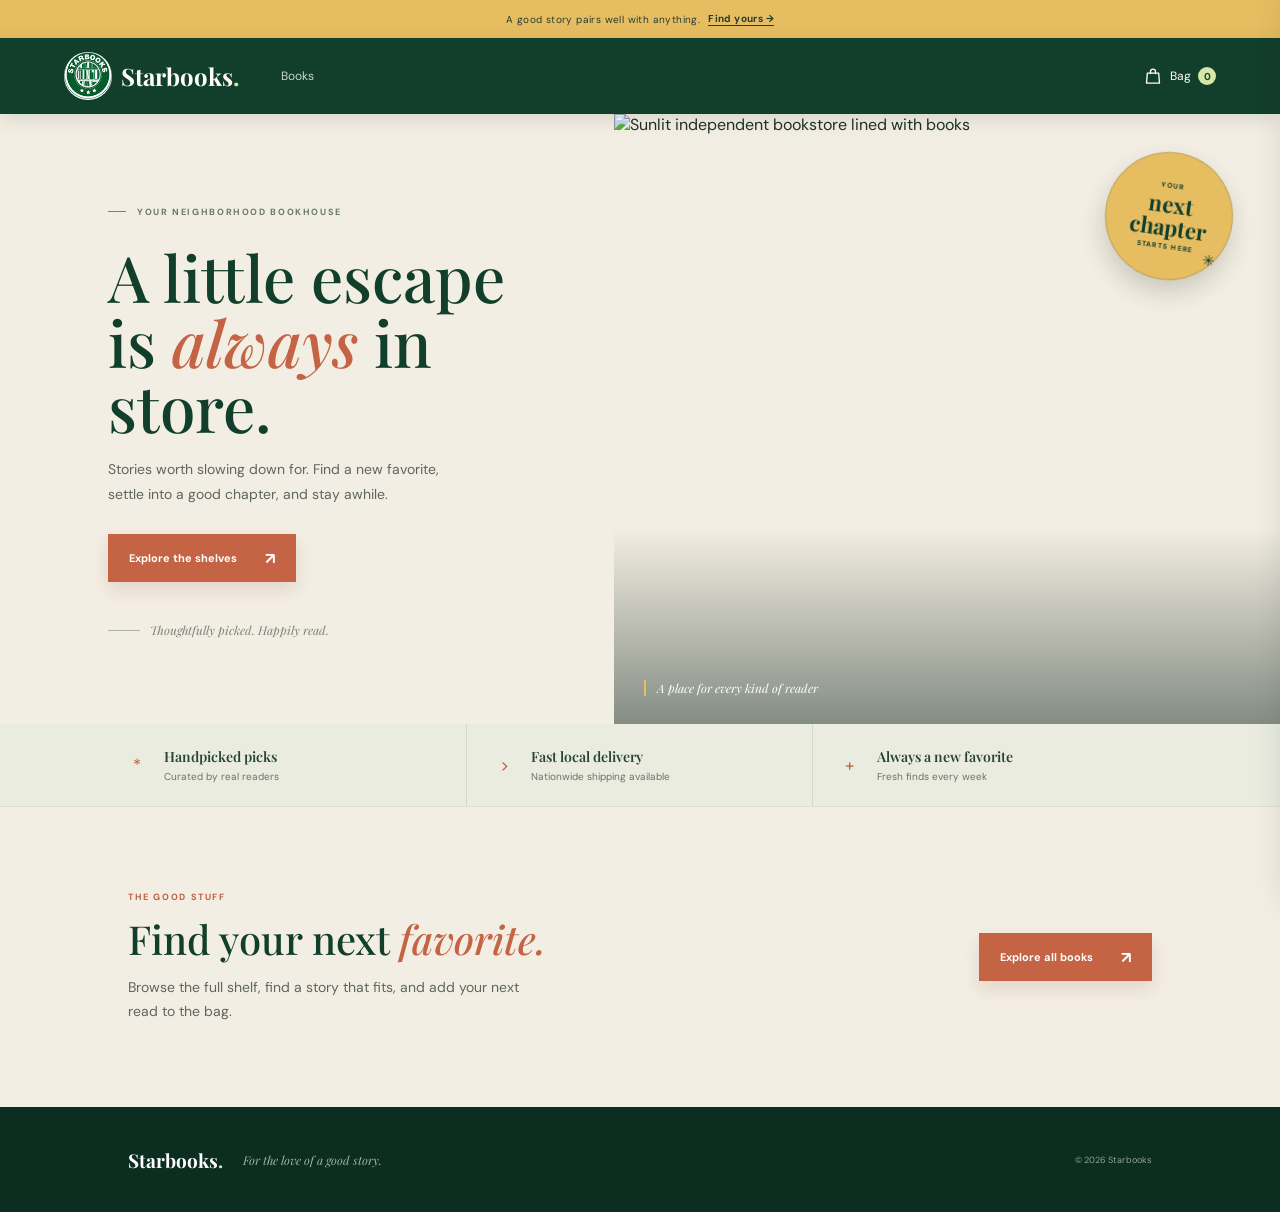
==== index.html @ 72f337a2 "Remove remaining Staff pick labels" ====
<!doctype html>
<html lang="en">
  <head>
    <meta charset="UTF-8" />
    <meta name="viewport" content="width=device-width, initial-scale=1.0" />
    <meta name="theme-color" content="#123f2b" />
    <meta name="description" content="Find your next favorite at Starbooks, your neighborhood bookhouse." />
    <title>Starbooks — Your next favorite is waiting</title>
    <link rel="icon" href="logo.jpg?v=1" type="image/jpeg" />
    <link rel="preconnect" href="https://fonts.googleapis.com" />
    <link rel="preconnect" href="https://fonts.gstatic.com" crossorigin />
    <link href="https://fonts.googleapis.com/css2?family=DM+Sans:wght@400;500;600;700&family=Playfair+Display:wght@500;600;700&display=swap" rel="stylesheet" />
    <link rel="stylesheet" href="styles.css?v=12" />
    <script src="backend-config.js"></script>
    <script src="app.js?v=13" defer></script>
  </head>
  <body>
    <div class="announcement">A good story pairs well with anything. <a href="books.html#books">Find yours <span aria-hidden="true">→</span></a></div>
    <header class="site-header">
      <a class="brand" href="#top" aria-label="Starbooks home">
        <img class="brand-logo" src="logo.jpg" alt="" />
        <span class="brand-name">Starbooks<span class="brand-period">.</span></span>
      </a>
      <nav class="main-nav" aria-label="Main navigation">
        <a href="books.html#books">Books</a>
      </nav>
      <div class="header-actions">
            <button class="bag-button" id="open-cart" type="button" aria-label="Open shopping bag, 0 items">
          <svg viewBox="0 0 24 24" aria-hidden="true"><path d="M5.2 8.5h13.6l1 12H4.2l1-12Z"/><path d="M9 9V6.8a3 3 0 0 1 6 0V9"/></svg>
          <span>Bag</span><span class="bag-count" id="bag-count">0</span>
        </button>
        <button class="menu-toggle icon-button" id="menu-toggle" type="button" aria-label="Open menu" aria-expanded="false">
          <svg viewBox="0 0 24 24" aria-hidden="true"><path d="M4 7h16M4 12h16M4 17h16"/></svg>
        </button>
      </div>
      <div class="mobile-menu" id="mobile-menu">
        <a href="books.html#books">Books</a>
      </div>
    </header>

    <main id="top">
      <section class="hero" aria-labelledby="hero-title">
        <div class="hero-copy">
          <p class="eyebrow"><span></span> YOUR NEIGHBORHOOD BOOKHOUSE</p>
          <h1 id="hero-title">A little escape<br />is <em>always</em> in store.</h1>
          <p class="hero-description">Stories worth slowing down for. Find a new favorite, settle into a good chapter, and stay awhile.</p>
          <a class="primary-button" href="books.html#books">Explore the shelves <span aria-hidden="true">↗</span></a>
          <div class="hero-note"><span class="note-rule"></span><span>Thoughtfully picked. Happily read.</span></div>
        </div>
        <div class="hero-image-wrap">
          <img class="hero-image" src="https://images.unsplash.com/photo-1507842217343-583bb7270b66?auto=format&fit=crop&w=1500&q=85" alt="Sunlit independent bookstore lined with books" />
          <div class="hero-sticker"><span>YOUR</span><strong>next<br />chapter</strong><span>STARTS HERE</span><i aria-hidden="true">✳</i></div>
          <span class="image-caption">A place for every kind of reader</span>
        </div>
      </section>

      <section class="shop-highlights" aria-label="Bookhouse highlights">
        <div class="highlight-item">
          <span class="highlight-icon" aria-hidden="true">*</span>
          <div><strong>Handpicked picks</strong><small>Curated by real readers</small></div>
        </div>
        <div class="highlight-item">
          <span class="highlight-icon" aria-hidden="true">&gt;</span>
          <div><strong>Fast local delivery</strong><small>Nationwide shipping available</small></div>
        </div>
        <div class="highlight-item">
          <span class="highlight-icon" aria-hidden="true">+</span>
          <div><strong>Always a new favorite</strong><small>Fresh finds every week</small></div>
        </div>
      </section>

      <section class="catalog-invitation" id="books" aria-labelledby="catalog-invitation-title">
        <div class="catalog-invitation-copy">
          <p class="eyebrow green-eyebrow">THE GOOD STUFF</p>
          <h2 id="catalog-invitation-title">Find your next <em>favorite.</em></h2>
          <p>Browse the full shelf, find a story that fits, and add your next read to the bag.</p>
        </div>
        <a class="primary-button" href="books.html#books">Explore all books <span aria-hidden="true">↗</span></a>
      </section>

    </main>

    <footer class="site-footer"><a class="footer-brand" href="#top">Starbooks<span>.</span></a><p>For the love of a good story.</p><small>© 2026 Starbooks</small></footer>

    <div class="scrim" id="scrim" hidden></div>
    <aside class="cart-drawer" id="cart-drawer" aria-labelledby="cart-title" aria-modal="true" role="dialog" aria-hidden="true" inert>
      <div class="cart-header"><div><p class="eyebrow green-eyebrow">YOUR LITTLE STACK</p><h2 id="cart-title">Your bag <span id="cart-item-count">(0)</span></h2></div><button class="icon-button close-cart" id="close-cart" type="button" aria-label="Close bag"><svg viewBox="0 0 24 24" aria-hidden="true"><path d="m6 6 12 12M18 6 6 18"/></svg></button></div>
      <div class="cart-items" id="cart-items"><p class="cart-empty">Your next favorite is still out there.</p></div>
      <div class="cart-footer">
        <div class="subtotal"><span id="cart-subtotal-label">Subtotal</span><strong id="cart-subtotal">₱0.00</strong></div>
        <button class="checkout-button" id="checkout-button" type="button" disabled>Continue <span aria-hidden="true">→</span></button>
        <p id="checkout-message" class="checkout-message" role="status" aria-live="polite"></p>
        <form class="checkout-form" id="checkout-form" hidden>
          <label class="customer-field">Email for the receipt<input name="customer_email" type="email" autocomplete="email" maxlength="254" required /></label>
          <label class="form-trap" aria-hidden="true">Leave this field blank<input name="website" tabindex="-1" autocomplete="off" /></label>
          <button class="checkout-submit" type="submit">Send receipt <span aria-hidden="true">→</span></button>
        </form>
      </div>
    </aside>
    <div class="toast" id="toast" role="status" aria-live="polite"></div>
  </body>
</html>
---- styles.css ----
:root {
  color-scheme: light;
  --forest: #123f2b;
  --forest-dark: #0b2e20;
  --leaf: #d5e6a8;
  --cream: #f5f1e7;
  --paper: #fbfaf6;
  --ink: #1f3028;
  --muted: #747b72;
  --line: #e6e1d6;
  --serif: "Playfair Display", Georgia, serif;
  --sans: "DM Sans", "Helvetica Neue", sans-serif;
}

* { box-sizing: border-box; }
html { scroll-behavior: smooth; }
body { margin: 0; background: var(--paper); color: var(--ink); font-family: var(--sans); -webkit-font-smoothing: antialiased; }
button, input { font: inherit; }
button, a { -webkit-tap-highlight-color: transparent; }
a { color: inherit; text-decoration: none; }
button { color: inherit; }
.announcement { min-height: 34px; display: flex; justify-content: center; align-items: center; gap: 8px; padding: 6px 16px; background: var(--leaf); color: var(--forest-dark); font-size: 11px; letter-spacing: .04em; }
.announcement a { font-weight: 700; border-bottom: 1px solid currentColor; }
.site-header { height: 78px; padding: 0 max(5.2vw, 28px); display: flex; align-items: center; gap: 42px; background: var(--forest); color: #fffdf7; position: relative; z-index: 5; }
.brand { display: inline-flex; align-items: center; gap: 9px; flex-shrink: 0; }
.brand-logo { width: 52px; height: 52px; display: block; border-radius: 50%; background: white; object-fit: cover; }
.brand-name,.footer-brand { font-family: var(--serif); font-size: 24px; font-weight: 700; letter-spacing: 0; }
.brand-period,.footer-brand span { color: var(--leaf); }
.main-nav { display: flex; align-items: center; gap: 30px; margin-right: auto; }
.main-nav a { color: rgba(255,255,255,.78); font-size: 12px; transition: color .2s; }
.main-nav a:hover { color: var(--leaf); }
.header-actions { display: flex; align-items: center; gap: 18px; }
.search-box { width: 190px; height: 36px; display: flex; align-items: center; gap: 8px; border-bottom: 1px solid rgba(255,255,255,.4); }
.search-box svg,.icon-button svg,.bag-button svg { width: 20px; height: 20px; fill: none; stroke: currentColor; stroke-width: 1.6; stroke-linecap: round; stroke-linejoin: round; flex: 0 0 auto; }
.search-box input { width: 100%; min-width: 0; border: 0; outline: 0; background: transparent; color: white; font-size: 12px; }
.search-box input::placeholder { color: rgba(255,255,255,.66); }
.icon-button { display: inline-flex; justify-content: center; align-items: center; background: none; border: 0; color: inherit; cursor: pointer; }
.icon-button { width: 36px; height: 36px; }
.bag-button { display: inline-flex; min-height: 36px; align-items: center; gap: 7px; padding: 0; border: 0; background: none; color: inherit; font-size: 12px; cursor: pointer; }
.bag-count { display: grid; min-width: 18px; height: 18px; place-items: center; padding: 0 4px; border-radius: 50%; background: var(--leaf); color: var(--forest); font-size: 10px; font-weight: 700; }
.menu-toggle,.mobile-menu { display: none; }
.hero { min-height: 530px; display: grid; grid-template-columns: .93fr 1.07fr; background: var(--cream); overflow: hidden; }
.hero-copy { align-self: center; padding: 68px 6vw 64px 10.2vw; position: relative; z-index: 1; }
.eyebrow { margin: 0; color: rgba(255,255,255,.76); font-size: 9px; font-weight: 700; letter-spacing: .18em; }
.hero-copy .eyebrow { color: #72836f; }
.eyebrow span { display: inline-block; width: 18px; height: 1px; margin: 0 8px 3px 0; background: var(--leaf); }
.hero h1 { margin: 24px 0 16px; color: var(--forest); font-family: var(--serif); font-size: clamp(46px, 5vw, 69px); font-weight: 500; line-height: 1.06; letter-spacing: 0; }
h1 em,h2 em { color: #6d8565; font-weight: 500; }
.hero-description { max-width: 380px; margin: 0 0 28px; color: #5e665f; font-size: 13px; line-height: 1.8; }
.primary-button,.light-button,.checkout-button { display: inline-flex; align-items: center; justify-content: space-between; gap: 28px; border: 0; cursor: pointer; font-size: 11px; font-weight: 700; }
.primary-button { min-height: 44px; padding: 0 18px; background: var(--forest); color: white; transition: background .2s, transform .2s; }
.primary-button:hover,.checkout-button:hover:not(:disabled) { background: #245b3f; transform: translateY(-1px); }
.primary-button span,.light-button span,.checkout-button span { font-size: 16px; }
.hero-note { display: flex; align-items: center; gap: 10px; margin-top: 52px; color: #7b8078; font-family: var(--serif); font-size: 12px; font-style: italic; }
.note-rule { width: 32px; height: 1px; background: #abb49e; }
.hero-image-wrap { min-height: 530px; position: relative; overflow: hidden; }
.hero-image { width: 100%; height: 100%; position: absolute; inset: 0; object-fit: cover; object-position: center 53%; }
.hero-image-wrap::after { content: ""; position: absolute; inset: 0; background: linear-gradient(90deg, rgba(18,63,43,.12), transparent 32%), linear-gradient(0deg, rgba(15,42,28,.24), transparent 38%); pointer-events: none; }
.hero-sticker { width: 122px; height: 122px; position: absolute; z-index: 1; top: 45px; right: 8%; display: flex; flex-direction: column; justify-content: center; align-items: center; border: 1px solid rgba(18,63,43,.38); border-radius: 50%; background: var(--leaf); color: var(--forest); transform: rotate(8deg); }
.hero-sticker span { font-size: 7px; font-weight: 700; letter-spacing: .18em; }
.hero-sticker strong { margin: 3px 0; font-family: var(--serif); font-size: 22px; line-height: 1.03; text-align: center; }
.hero-sticker i { position: absolute; right: 11px; bottom: 14px; font-size: 15px; font-style: normal; }
.image-caption { position: absolute; z-index: 1; bottom: 22px; left: 26px; color: white; font-family: var(--serif); font-size: 12px; font-style: italic; }
.shelf-section { padding: 80px 9.8vw 88px; background: var(--paper); }
.section-heading { display: flex; align-items: end; justify-content: space-between; gap: 20px; }
.green-eyebrow { color: #72836f; }
.section-heading h2,.staff-banner h2 { margin: 10px 0 0; color: var(--forest); font-family: var(--serif); font-size: 37px; font-weight: 500; line-height: 1.2; }
.text-link { padding-bottom: 5px; color: var(--forest); border-bottom: 1px solid #aebbaa; font-size: 11px; font-weight: 700; }
.text-link span { padding-left: 8px; font-size: 15px; }
.filter-row { display: flex; gap: 8px; margin: 29px 0 25px; overflow-x: auto; scrollbar-width: none; }
.filter-row::-webkit-scrollbar { display: none; }
.filter-chip { min-height: 34px; padding: 0 15px; flex: 0 0 auto; border: 1px solid #dddcd1; background: transparent; color: #5f675f; font-size: 10px; cursor: pointer; transition: all .2s; }
.filter-chip:hover { border-color: var(--forest); color: var(--forest); }
.filter-chip.active { border-color: var(--forest); background: var(--forest); color: white; }
.sparkle { padding-left: 3px; color: #c7d98a; }
.book-grid { display: grid; grid-template-columns: repeat(4,minmax(0,1fr)); gap: 24px; }
.book-card { min-width: 0; animation: arrive .45s both; }
@keyframes arrive { from { opacity: 0; transform: translateY(8px); } to { opacity: 1; transform: translateY(0); } }
.book-art { height: 275px; display: grid; place-items: center; position: relative; overflow: hidden; background: #e7e4da; }
.cover-blue { background: #dce6e0; }.cover-coral { background: #efe2d8; }.cover-yellow { background: #e8e7d6; }.cover-teal { background: #d9e6e4; }
.book-art img { width: 158px; height: 226px; object-fit: cover; box-shadow: 5px 9px 18px rgba(31,48,40,.2); transition: transform .25s, box-shadow .25s; }
.book-card:hover .book-art img { transform: translateY(-4px) rotate(-1deg); box-shadow: 7px 13px 21px rgba(31,48,40,.24); }
.pick-label { display: none; }
.quick-add { width: 34px; height: 34px; position: absolute; right: 12px; bottom: 12px; display: grid; place-items: center; border: 0; border-radius: 50%; background: var(--forest); color: white; font-size: 22px; font-weight: 300; line-height: 1; cursor: pointer; transition: transform .2s, background .2s; }
.quick-add:hover { background: #2a6647; transform: rotate(90deg); }
.book-info { display: flex; align-items: start; justify-content: space-between; gap: 8px; margin-top: 13px; }
.book-info h3 { max-width: 210px; margin: 0; font-family: var(--serif); font-size: 14px; font-weight: 600; line-height: 1.35; }
.book-info p { margin: 5px 0 0; color: var(--muted); font-size: 10px; }
.price { flex: 0 0 auto; padding-top: 2px; color: var(--forest); font-size: 11px; font-weight: 700; }
.book-genre { display: block; margin-top: 12px; color: #899084; font-size: 8px; font-weight: 700; letter-spacing: .14em; }
.empty-state { padding: 45px 0; color: var(--muted); font-family: var(--serif); text-align: center; }
.staff-banner { min-height: 215px; padding: 45px 10vw; display: flex; align-items: center; gap: 34px; background: var(--forest); color: white; }
.banner-mark { color: var(--leaf); font-size: 48px; line-height: 1; }
.staff-banner .eyebrow { color: #c4d1bd; }
.staff-banner h2 { margin-top: 12px; color: white; font-size: 29px; }
.staff-banner h2 em { color: var(--leaf); }
.light-button { min-height: 42px; margin-left: auto; padding: 0 16px; border: 1px solid rgba(255,255,255,.52); background: transparent; color: white; transition: background .2s; }
.light-button:hover { background: rgba(255,255,255,.1); }
.about-strip { min-height: 80px; padding: 18px 10vw; display: flex; align-items: center; gap: 14px; background: #e9eddf; }
.about-icon { color: #789361; font-size: 22px; }
.about-strip p { margin: 0; color: #4b574d; font-family: var(--serif); font-size: 14px; }
.about-strip strong { color: var(--forest); }
.about-strip a { margin-left: auto; color: var(--forest); font-size: 10px; font-weight: 700; }
.site-footer { min-height: 105px; padding: 24px 10vw; display: flex; align-items: center; gap: 20px; background: var(--forest-dark); color: white; }
.footer-brand { font-size: 19px; }
.site-footer p { margin: 0; color: rgba(255,255,255,.62); font-family: var(--serif); font-size: 12px; font-style: italic; }
.site-footer small { margin-left: auto; color: rgba(255,255,255,.55); font-size: 9px; }
.scrim { position: fixed; inset: 0; z-index: 30; background: rgba(11,30,20,.48); }
.cart-drawer { width: min(420px,100%); height: 100dvh; position: fixed; z-index: 31; top: 0; right: 0; display: flex; flex-direction: column; padding: 28px; background: var(--paper); box-shadow: -12px 0 35px rgba(0,0,0,.16); transform: translateX(105%); transition: transform .28s ease; }
.cart-drawer.open { transform: translateX(0); }
.cart-header { display: flex; align-items: center; justify-content: space-between; padding-bottom: 20px; border-bottom: 1px solid var(--line); }
.cart-header h2 { margin: 8px 0 0; color: var(--forest); font-family: var(--serif); font-size: 28px; font-weight: 500; }
.cart-header h2 span { color: #8a9187; font-family: var(--sans); font-size: 12px; }
.close-cart { color: var(--forest); }
.cart-items { flex: 1; overflow: auto; }
.cart-empty { margin-top: 34px; color: var(--muted); font-family: var(--serif); font-size: 16px; }
.cart-line { display: grid; grid-template-columns: 55px 1fr auto; gap: 13px; align-items: center; padding: 17px 0; border-bottom: 1px solid var(--line); }
.cart-line img { width: 55px; height: 76px; object-fit: cover; background: #e5e3d9; }
.cart-line h3 { margin: 0; color: var(--forest); font-family: var(--serif); font-size: 13px; }
.cart-line p { margin: 4px 0; color: var(--muted); font-size: 10px; }
.quantity-controls { display: inline-flex; align-items: center; gap: 9px; margin-top: 5px; }
.quantity-controls button { width: 22px; height: 22px; border: 1px solid var(--line); background: transparent; cursor: pointer; }
.quantity-controls span { min-width: 12px; text-align: center; font-size: 10px; }
.cart-line-price { align-self: start; color: var(--forest); font-size: 11px; font-weight: 700; }
.cart-footer { padding-top: 18px; border-top: 1px solid var(--line); }
.subtotal { display: flex; justify-content: space-between; margin-bottom: 17px; color: var(--forest); font-size: 13px; }
.checkout-button { width: 100%; min-height: 47px; padding: 0 17px; background: var(--forest); color: white; transition: .2s; }
.checkout-button[hidden] { display: none; }
.checkout-button:disabled { background: #afb7aa; cursor: not-allowed; }
.cart-footer > p { margin: 10px 0 0; color: var(--muted); font-size: 9px; text-align: center; }
.checkout-message { color: var(--forest); font-size: 11px; line-height: 1.5; text-align: left !important; }
.checkout-form { display: grid; gap: 11px; padding: 13px 0 4px; }
.checkout-form[hidden] { display: none; }
.customer-field { display: grid; gap: 6px; color: #526052; font-size: 10px; font-weight: 600; }
.customer-field input { width: 100%; min-height: 40px; padding: 0 10px; border: 1px solid #d9ded3; background: #fff; color: var(--ink); font-size: 12px; outline-color: #6d8565; }
.order-captcha { min-height: 65px; }
.form-trap { position: absolute; width: 1px; height: 1px; overflow: hidden; clip: rect(0,0,0,0); white-space: nowrap; }
.checkout-submit { width: 100%; min-height: 44px; display: inline-flex; align-items: center; justify-content: space-between; padding: 0 15px; border: 0; background: #d5e6a8; color: var(--forest); font-size: 11px; font-weight: 700; cursor: pointer; }
.checkout-submit:disabled { opacity: .65; cursor: wait; }
.toast { position: fixed; z-index: 99999; right: 24px; top: 24px; bottom: auto; max-width: 380px; padding: 14px 20px; background: var(--forest-dark); color: white; font-size: 12px; font-weight: 600; border-radius: 8px; box-shadow: 0 12px 30px rgba(0,0,0,0.25); border-left: 4px solid #d5e6a8; opacity: 0; pointer-events: none; transform: translateY(-12px); transition: all .25s cubic-bezier(0.16, 1, 0.3, 1); display: flex; align-items: center; gap: 10px; }
.toast.visible { opacity: 1; transform: translateY(0); pointer-events: auto; }
.order-success-card { text-align: center; padding: 36px 16px; display: flex; flex-direction: column; align-items: center; }
.order-success-icon { width: 54px; height: 54px; background: #edf5e8; color: var(--forest-dark); border-radius: 50%; display: flex; align-items: center; justify-content: center; font-size: 24px; margin-bottom: 16px; font-weight: 700; box-shadow: 0 2px 8px rgba(18,63,43,.12); }
.order-success-card h3 { font-family: var(--font-display); font-size: 24px; color: var(--forest-dark); margin: 0 0 8px; }
.order-success-ref { display: inline-block; background: #f0f4ec; color: var(--forest); padding: 4px 12px; border-radius: 6px; font-size: 12px; font-weight: 700; margin-bottom: 14px; letter-spacing: .5px; }
.order-success-desc { color: #55665b; font-size: 13px; line-height: 1.5; margin: 0 0 22px; max-width: 280px; }
.order-success-total { width: 100%; max-width: 300px; display: grid; gap: 5px; margin: 0 0 16px; padding: 16px; border: 1px solid #dce7d4; border-radius: 10px; background: linear-gradient(135deg, #f3f7ed, #fbfaf6); color: #637064; font-size: 11px; text-align: left; }
.order-success-total strong { color: var(--forest-dark); font-family: var(--serif); font-size: 30px; font-weight: 600; letter-spacing: -.03em; }
.order-success-ref { margin-bottom: 20px; }
.cart-drawer.order-complete .cart-footer { display: none; }
.order-success-btn { width: 100%; max-width: 220px; min-height: 42px; background: var(--forest-dark); color: white; border: 0; border-radius: 6px; font-weight: 700; font-size: 12px; cursor: pointer; transition: background .2s; }
.order-success-btn:hover { background: var(--forest); }
body.cart-open { overflow: hidden; }
@media (max-width: 900px) {
  .site-header { gap: 24px; padding-inline: 4vw; }
  .main-nav { gap: 16px; }
  .search-box { width: 145px; }
  .hero-copy { padding-left: 7vw; }
  .hero h1 { font-size: 52px; }
  .shelf-section { padding-inline: 6vw; }
  .book-grid { gap: 14px; }
  .book-art { height: 235px; }
  .book-art img { width: 135px; height: 198px; }
}
@media (max-width: 680px) {
  .announcement { font-size: 10px; }
  .site-header { height: 66px; padding-inline: 19px; gap: 12px; }
  .brand-logo { width: 46px; height: 46px; }
  .brand-name { font-size: 21px; }
  .main-nav { display: none; }
  .header-actions { flex: 1 1 auto; justify-content: flex-end; gap: 10px; min-width: 0; margin-left: auto; }
  .bag-button { gap: 4px; }
  .search-box { flex: 0 1 auto; width: 34px; height: 36px; border: 0; justify-content: center; }
  .search-box input { width: 0; padding: 0; opacity: 0; transition: width .2s, opacity .2s; }
  .search-box:focus-within { flex: 1 1 auto; width: auto; min-width: 0; border-bottom: 1px solid rgba(255,255,255,.5); }
  .search-box:focus-within input { width: 100%; min-width: 0; font-size: 16px; opacity: 1; }
  .search-box:focus-within input::placeholder { opacity: 0; }
  .bag-button,.menu-toggle { flex: 0 0 auto; }
  .menu-toggle { display: inline-flex; }
  .mobile-menu { position: absolute; top: 66px; left: 0; right: 0; display: none; flex-direction: column; padding: 8px 20px 14px; background: var(--forest); border-top: 1px solid rgba(255,255,255,.16); }
  .mobile-menu.open { display: flex; }
  .mobile-menu a { padding: 11px 0; color: white; font-size: 12px; border-bottom: 1px solid rgba(255,255,255,.12); }
  .hero { grid-template-columns: 1fr; }
  .hero-copy { padding: 49px 25px 35px; }
  .hero h1 { margin-top: 18px; font-size: clamp(45px, 11vw, 61px); }
  .hero-description { max-width: 330px; }
  .hero-note { margin-top: 28px; }
  .hero-image-wrap { min-height: 310px; }
  .hero-sticker { width: 95px; height: 95px; top: 18px; right: 7%; }
  .hero-sticker strong { font-size: 18px; }
  .hero-sticker span { font-size: 6px; }
  .shelf-section { padding: 55px 20px 62px; }
  .section-heading { align-items: start; flex-direction: column; gap: 14px; }
  .section-heading h2 { font-size: 32px; }
  .filter-row { margin-top: 22px; }
  .book-grid { grid-template-columns: repeat(2,minmax(0,1fr)); gap: 25px 13px; }
  .book-art { height: clamp(185px, 58vw, 245px); }
  .book-art img { width: min(65%, 145px); height: 82%; }
  .book-info { gap: 4px; }
  .book-info h3 { font-size: 12px; }
  .price { font-size: 10px; }
  .staff-banner { padding: 33px 23px; gap: 17px; flex-wrap: wrap; }
  .banner-mark { font-size: 34px; }
  .staff-banner h2 { font-size: 24px; }
  .light-button { margin: 0 0 0 51px; }
  .about-strip { padding: 17px 20px; gap: 9px; }
  .about-strip p { font-size: 12px; }
  .site-footer { padding: 20px; gap: 12px; flex-wrap: wrap; }
  .site-footer p { font-size: 10px; }
  .site-footer small { width: 100%; margin-left: 0; }
  .cart-drawer { padding: 22px; }
}
@media (max-width: 420px) {
  .site-header { padding-inline: 12px; gap: 6px; }
  .brand-logo { width: 34px; height: 34px; }
  .brand-name { font-size: 18px; }
  .header-actions { gap: 6px; }
  .search-box:focus-within { width: auto; }
  .search-box input { transition: none; }
  .bag-button > span:not(.bag-count) { display: none; }
}
@media (max-width: 360px) {
  .site-header { padding-inline: 10px; gap: 4px; }
  .brand-logo { width: 32px; height: 32px; }
  .brand-name { font-size: 16px; }
}
.announcement { min-height: 38px; background: #e7bd62; color: #263c30; font-size: 10px; }
.site-header { height: 76px; position: sticky; top: 0; z-index: 20; padding-inline: max(5vw, 26px); box-shadow: 0 5px 18px rgba(11, 46, 32, .12); }
.brand-logo { width: 48px; height: 48px; }
.main-nav { gap: 34px; }
.main-nav a { font-size: 12px; }
.main-nav a:hover { color: #f2c86d; }
.search-box { width: 176px; }
.hero { min-height: 610px; grid-template-columns: minmax(0, .96fr) minmax(0, 1.04fr); background: #f3eee3; }
.hero-copy { padding: 64px 44px 58px clamp(34px, 8.4vw, 124px); }
.hero-copy .eyebrow { color: #657b68; }
.hero-copy .eyebrow span { background: #c46445; }
.hero h1 { max-width: 510px; margin: 26px 0 18px; font-size: 64px; line-height: 1.02; }
h1 em, h2 em { color: #c46445; }
.hero-description { max-width: 370px; font-size: 14px; line-height: 1.75; }
.primary-button { min-height: 48px; padding-inline: 21px; background: #c46445; box-shadow: 0 8px 18px rgba(146, 70, 47, .15); }
.primary-button:hover { background: #a84e35; transform: translateY(-2px); }
.hero-note { margin-top: 40px; }
.hero-image-wrap { min-height: 610px; }
.hero-image { transition: transform .6s ease; }
.hero-image-wrap:hover .hero-image { transform: scale(1.025); }
.hero-image-wrap::after { background: linear-gradient(0deg, rgba(11, 35, 26, .48), transparent 32%); }
.hero-sticker { top: 38px; right: 7%; width: 128px; height: 128px; border-color: rgba(18, 63, 43, .2); background: #e7bd62; box-shadow: 0 12px 25px rgba(20, 36, 27, .18); }
.image-caption { bottom: 28px; left: 30px; padding-left: 11px; border-left: 2px solid #e7bd62; }
.shop-highlights { display: grid; grid-template-columns: repeat(3, minmax(0, 1fr)); padding: 0 9.5vw; background: #e9ecdf; border-bottom: 1px solid #dce0d4; }
.highlight-item { min-width: 0; display: flex; align-items: center; gap: 12px; padding: 23px 22px; border-right: 1px solid #d3d9ca; }
.highlight-item:first-child { padding-left: 0; }
.highlight-item:last-child { border-right: 0; }
.highlight-icon { width: 30px; height: 30px; display: grid; place-items: center; flex: 0 0 auto; color: #bd5f41; font-size: 17px; }
.highlight-item strong { display: block; color: #284334; font-family: var(--serif); font-size: 14px; font-weight: 600; }
.highlight-item small { display: block; margin-top: 4px; color: #69746a; font-size: 10px; }
.catalog-invitation { min-height: 300px; padding: 64px 10vw; display: flex; align-items: center; justify-content: space-between; gap: 32px; background: #f3eee3; }
.catalog-invitation-copy { max-width: 540px; }
.catalog-invitation h2 { margin: 12px 0; color: var(--forest); font-family: var(--serif); font-size: 40px; font-weight: 500; line-height: 1.2; }
.catalog-invitation h2 em { color: #c46445; }
.catalog-invitation-copy > p:last-child { max-width: 420px; margin: 0; color: #5e665f; font-size: 14px; line-height: 1.75; }
.catalog-invitation .primary-button { flex: 0 0 auto; }
.shelf-section { padding: 78px 9.5vw 92px; scroll-margin-top: 76px; }
.section-heading h2 { font-size: 40px; }
.green-eyebrow { color: #bd5f41; }
.text-link { border-color: #bd5f41; }
.filter-row { margin: 30px 0 27px; }
.filter-chip { min-height: 36px; border-radius: 2px; }
.filter-chip.active { border-color: #c46445; background: #c46445; }
.book-grid { column-gap: 25px; row-gap: 34px; }
.book-art { height: 300px; border-radius: 2px; }
.cover-blue { background: #dbe5df; }
.cover-coral { background: #efdfd2; }
.cover-yellow { background: #e9e3ca; }
.cover-teal { background: #d8e5e0; }
.pick-label { background: #e7bd62; }
.quick-add { border-radius: 2px; background: #c46445; }
.quick-add:hover { background: #a84e35; transform: translateY(-2px); }
.staff-banner { position: relative; min-height: 235px; padding-inline: 10vw; background: #123f2b; }
.staff-banner::before { content: ""; position: absolute; inset: 0 auto 0 0; width: 8px; background: #e7bd62; }
.banner-mark { color: #e7bd62; }
.staff-banner h2 em { color: #e7bd62; }
.light-button { min-height: 46px; border-color: #e7bd62; color: #f8efdc; }
.light-button:hover { background: #e7bd62; color: #123f2b; }
.about-strip { background: #f0e9dc; }
.about-icon { color: #c46445; }
.site-footer { background: #0b2e20; }
.bag-button:focus-visible, .icon-button:focus-visible, .quick-add:focus-visible, .filter-chip:focus-visible, a:focus-visible, input:focus-visible { outline: 2px solid #e7bd62; outline-offset: 3px; }
.hero-copy > * { animation: soft-rise .65s both; }
.hero-copy > :nth-child(2) { animation-delay: .08s; }
.hero-copy > :nth-child(3) { animation-delay: .16s; }
.hero-copy > :nth-child(4) { animation-delay: .24s; }
.hero-copy > :nth-child(5) { animation-delay: .32s; }
.hero-image { animation: image-arrive .9s cubic-bezier(.2,.7,.2,1) both; }
.hero-sticker { animation: sticker-float 5s ease-in-out 1s infinite; }
.highlight-item { animation: soft-rise .55s both; }
.highlight-item:nth-child(2) { animation-delay: .1s; }
.highlight-item:nth-child(3) { animation-delay: .2s; }
.book-card:nth-child(4n + 1) { animation-delay: 0ms; }
.book-card:nth-child(4n + 2) { animation-delay: 70ms; }
.book-card:nth-child(4n + 3) { animation-delay: 140ms; }
.book-card:nth-child(4n + 4) { animation-delay: 210ms; }
.staff-banner > * { animation: soft-rise .65s both; }
.staff-banner > :nth-child(2) { animation-delay: .1s; }
.staff-banner > :nth-child(3) { animation-delay: .2s; }
@keyframes soft-rise {
  from { opacity: 0; transform: translateY(14px); }
  to { opacity: 1; transform: translateY(0); }
}
@keyframes image-arrive {
  from { opacity: .65; transform: scale(1.035); }
  to { opacity: 1; transform: scale(1); }
}
@keyframes sticker-float {
  0%, 100% { transform: translateY(0) rotate(8deg); }
  50% { transform: translateY(-7px) rotate(5deg); }
}
@media (max-width: 900px) {
  .site-header { padding-inline: 4vw; }
  .main-nav { gap: 18px; }
  .hero { min-height: 520px; }
  .hero-copy { padding: 52px 30px 48px 6vw; }
  .hero h1 { font-size: 52px; }
  .hero-image-wrap { min-height: 520px; }
  .shop-highlights { padding-inline: 6vw; }
  .highlight-item { padding-inline: 14px; }
  .shelf-section { padding-inline: 6vw; }
  .book-art { height: 250px; }
}
@media (max-width: 680px) {
  .announcement { min-height: 34px; }
  .site-header { height: 66px; padding-inline: 17px; }
  .header-actions { gap: 7px; }
  .menu-toggle { width: 34px; }
  .brand-logo { width: 42px; height: 42px; }
  .hero { min-height: 0; grid-template-columns: 1fr; }
  .hero-copy { padding: 46px 22px 34px; }
  .hero h1 { max-width: 440px; margin: 20px 0 14px; font-size: 44px; line-height: 1.04; }
  .hero-description { max-width: 350px; font-size: 13px; }
  .hero-note { margin-top: 26px; }
  .hero-image-wrap { min-height: 0; height: 330px; }
  .hero-sticker { top: 20px; width: 102px; height: 102px; }
  .hero-sticker strong { font-size: 19px; }
  .shop-highlights { grid-template-columns: 1fr; padding: 7px 22px; }
  .highlight-item, .highlight-item:first-child { padding: 13px 0; border-right: 0; border-bottom: 1px solid #d3d9ca; }
  .highlight-item:last-child { border-bottom: 0; }
  .highlight-item strong { font-size: 13px; }
  .catalog-invitation { min-height: 0; padding: 48px 22px; align-items: flex-start; flex-direction: column; gap: 22px; }
  .catalog-invitation h2 { font-size: 33px; }
  .shelf-section { padding: 52px 20px 62px; scroll-margin-top: 66px; }
  .section-heading h2 { font-size: 33px; }
  .book-art { height: clamp(185px, 58vw, 245px); }
  .staff-banner { padding: 34px 23px; gap: 17px; }
  .staff-banner h2 { font-size: 24px; }
}
@media (max-width: 360px) {
  .site-header { gap: 8px; padding-inline: 12px; }
  .brand-logo { width: 38px; height: 38px; }
  .header-actions { gap: 5px; }
  .menu-toggle { width: 32px; }
}
@media (prefers-reduced-motion: reduce) {
  *,*::before,*::after { scroll-behavior: auto !important; animation-duration: .01ms !important; animation-iteration-count: 1 !important; transition-duration: .01ms !important; }
}
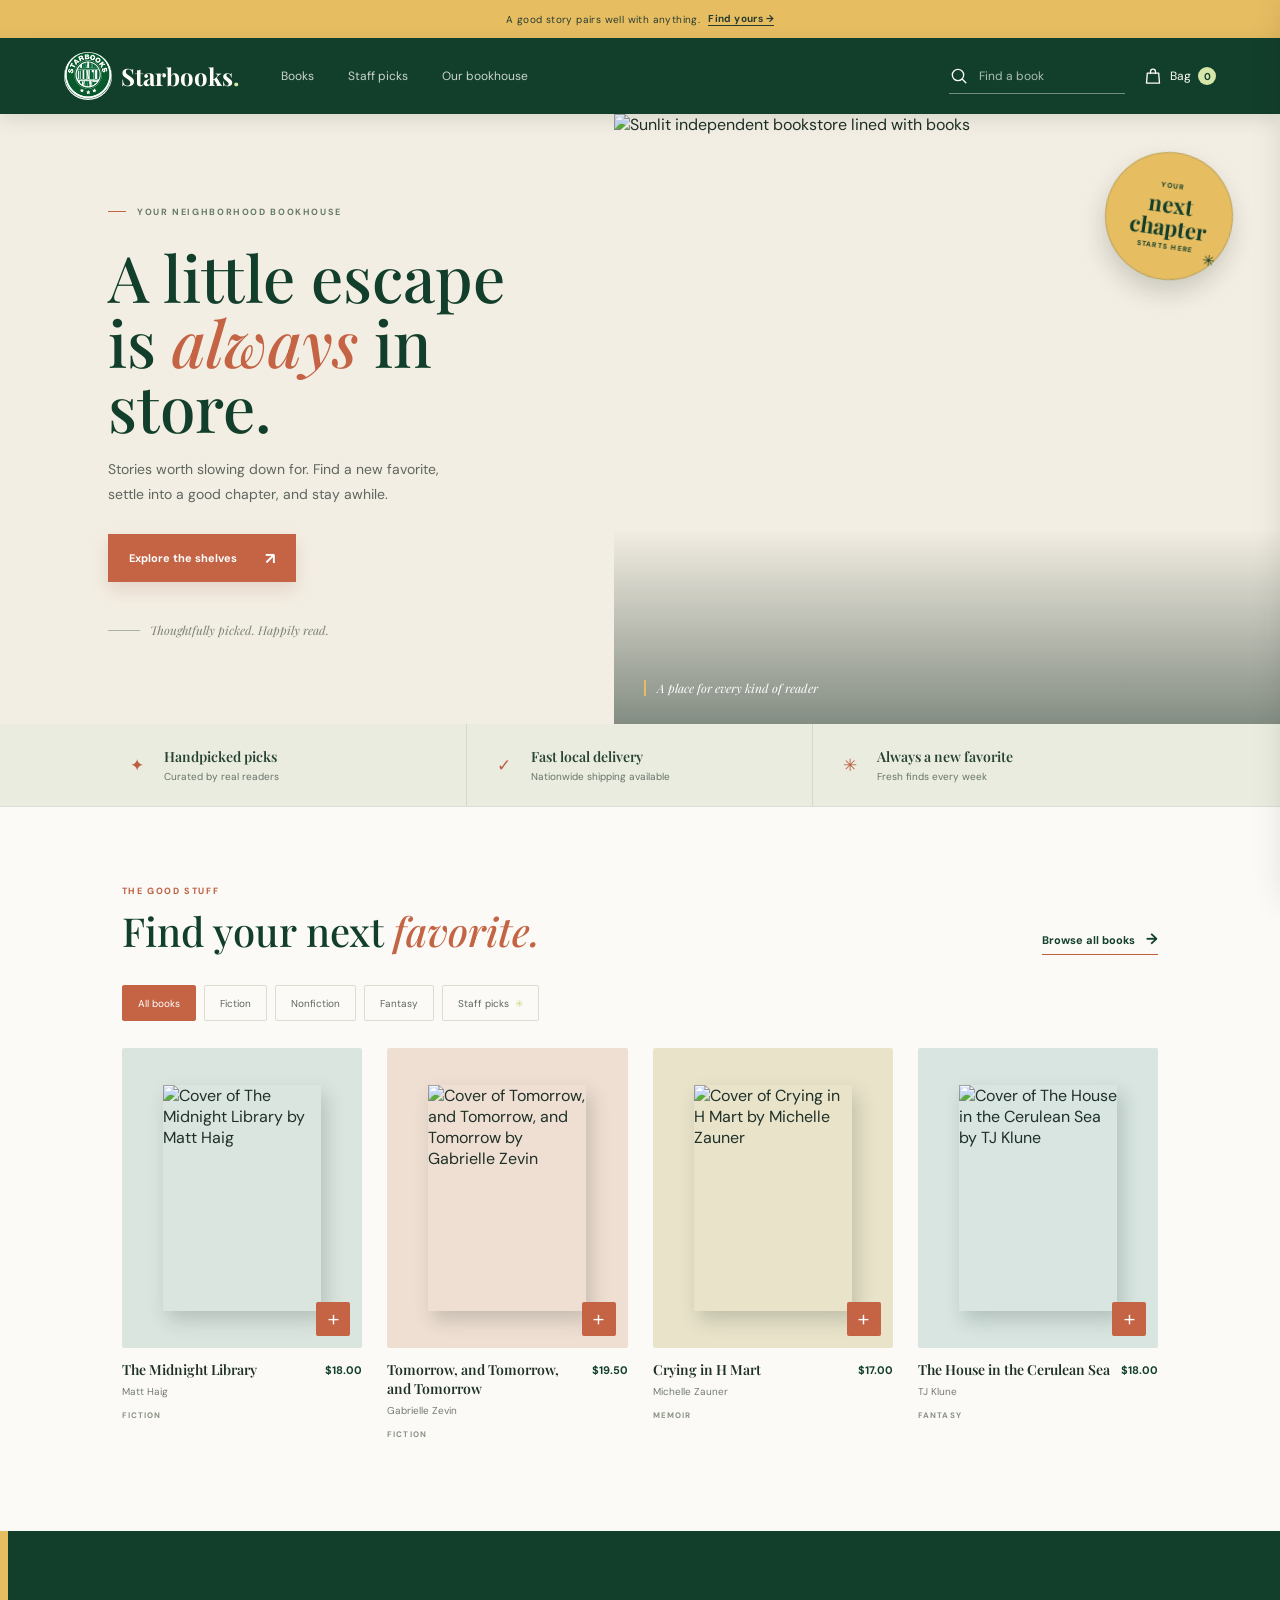
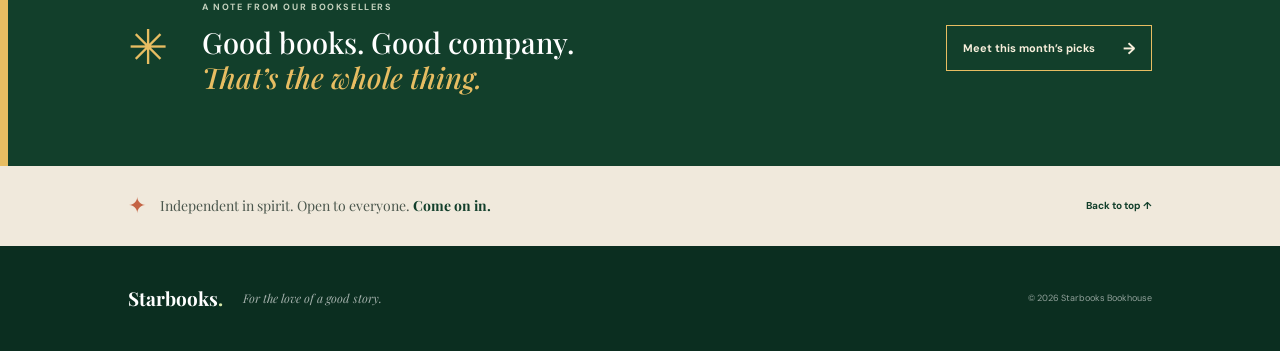
==== commit 8bee7979: "Improve Messenger checkout failure guidance" ====
--- a/index.html
+++ b/index.html
@@ -1,102 +1,142 @@
-<!doctype html>
-<html lang="en">
-  <head>
-    <meta charset="UTF-8" />
-    <meta name="viewport" content="width=device-width, initial-scale=1.0" />
-    <meta name="theme-color" content="#123f2b" />
-    <meta name="description" content="Find your next favorite at Starbooks, your neighborhood bookhouse." />
-    <title>Starbooks — Your next favorite is waiting</title>
-    <link rel="icon" href="logo.jpg?v=1" type="image/jpeg" />
-    <link rel="preconnect" href="https://fonts.googleapis.com" />
-    <link rel="preconnect" href="https://fonts.gstatic.com" crossorigin />
-    <link href="https://fonts.googleapis.com/css2?family=DM+Sans:wght@400;500;600;700&family=Playfair+Display:wght@500;600;700&display=swap" rel="stylesheet" />
-    <link rel="stylesheet" href="styles.css?v=12" />
-    <script src="backend-config.js"></script>
-    <script src="app.js?v=13" defer></script>
-  </head>
-  <body>
-    <div class="announcement">A good story pairs well with anything. <a href="books.html#books">Find yours <span aria-hidden="true">→</span></a></div>
-    <header class="site-header">
-      <a class="brand" href="#top" aria-label="Starbooks home">
-        <img class="brand-logo" src="logo.jpg" alt="" />
-        <span class="brand-name">Starbooks<span class="brand-period">.</span></span>
-      </a>
-      <nav class="main-nav" aria-label="Main navigation">
-        <a href="books.html#books">Books</a>
-      </nav>
-      <div class="header-actions">
-            <button class="bag-button" id="open-cart" type="button" aria-label="Open shopping bag, 0 items">
-          <svg viewBox="0 0 24 24" aria-hidden="true"><path d="M5.2 8.5h13.6l1 12H4.2l1-12Z"/><path d="M9 9V6.8a3 3 0 0 1 6 0V9"/></svg>
-          <span>Bag</span><span class="bag-count" id="bag-count">0</span>
-        </button>
-        <button class="menu-toggle icon-button" id="menu-toggle" type="button" aria-label="Open menu" aria-expanded="false">
-          <svg viewBox="0 0 24 24" aria-hidden="true"><path d="M4 7h16M4 12h16M4 17h16"/></svg>
-        </button>
-      </div>
-      <div class="mobile-menu" id="mobile-menu">
-        <a href="books.html#books">Books</a>
-      </div>
-    </header>
-
-    <main id="top">
-      <section class="hero" aria-labelledby="hero-title">
-        <div class="hero-copy">
-          <p class="eyebrow"><span></span> YOUR NEIGHBORHOOD BOOKHOUSE</p>
-          <h1 id="hero-title">A little escape<br />is <em>always</em> in store.</h1>
-          <p class="hero-description">Stories worth slowing down for. Find a new favorite, settle into a good chapter, and stay awhile.</p>
-          <a class="primary-button" href="books.html#books">Explore the shelves <span aria-hidden="true">↗</span></a>
-          <div class="hero-note"><span class="note-rule"></span><span>Thoughtfully picked. Happily read.</span></div>
-        </div>
-        <div class="hero-image-wrap">
-          <img class="hero-image" src="https://images.unsplash.com/photo-1507842217343-583bb7270b66?auto=format&fit=crop&w=1500&q=85" alt="Sunlit independent bookstore lined with books" />
-          <div class="hero-sticker"><span>YOUR</span><strong>next<br />chapter</strong><span>STARTS HERE</span><i aria-hidden="true">✳</i></div>
-          <span class="image-caption">A place for every kind of reader</span>
-        </div>
-      </section>
-
-      <section class="shop-highlights" aria-label="Bookhouse highlights">
-        <div class="highlight-item">
-          <span class="highlight-icon" aria-hidden="true">*</span>
-          <div><strong>Handpicked picks</strong><small>Curated by real readers</small></div>
-        </div>
-        <div class="highlight-item">
-          <span class="highlight-icon" aria-hidden="true">&gt;</span>
-          <div><strong>Fast local delivery</strong><small>Nationwide shipping available</small></div>
-        </div>
-        <div class="highlight-item">
-          <span class="highlight-icon" aria-hidden="true">+</span>
-          <div><strong>Always a new favorite</strong><small>Fresh finds every week</small></div>
-        </div>
-      </section>
-
-      <section class="catalog-invitation" id="books" aria-labelledby="catalog-invitation-title">
-        <div class="catalog-invitation-copy">
-          <p class="eyebrow green-eyebrow">THE GOOD STUFF</p>
-          <h2 id="catalog-invitation-title">Find your next <em>favorite.</em></h2>
-          <p>Browse the full shelf, find a story that fits, and add your next read to the bag.</p>
-        </div>
-        <a class="primary-button" href="books.html#books">Explore all books <span aria-hidden="true">↗</span></a>
-      </section>
-
-    </main>
-
-    <footer class="site-footer"><a class="footer-brand" href="#top">Starbooks<span>.</span></a><p>For the love of a good story.</p><small>© 2026 Starbooks</small></footer>
-
-    <div class="scrim" id="scrim" hidden></div>
-    <aside class="cart-drawer" id="cart-drawer" aria-labelledby="cart-title" aria-modal="true" role="dialog" aria-hidden="true" inert>
-      <div class="cart-header"><div><p class="eyebrow green-eyebrow">YOUR LITTLE STACK</p><h2 id="cart-title">Your bag <span id="cart-item-count">(0)</span></h2></div><button class="icon-button close-cart" id="close-cart" type="button" aria-label="Close bag"><svg viewBox="0 0 24 24" aria-hidden="true"><path d="m6 6 12 12M18 6 6 18"/></svg></button></div>
-      <div class="cart-items" id="cart-items"><p class="cart-empty">Your next favorite is still out there.</p></div>
-      <div class="cart-footer">
-        <div class="subtotal"><span id="cart-subtotal-label">Subtotal</span><strong id="cart-subtotal">₱0.00</strong></div>
-        <button class="checkout-button" id="checkout-button" type="button" disabled>Continue <span aria-hidden="true">→</span></button>
-        <p id="checkout-message" class="checkout-message" role="status" aria-live="polite"></p>
-        <form class="checkout-form" id="checkout-form" hidden>
-          <label class="customer-field">Email for the receipt<input name="customer_email" type="email" autocomplete="email" maxlength="254" required /></label>
-          <label class="form-trap" aria-hidden="true">Leave this field blank<input name="website" tabindex="-1" autocomplete="off" /></label>
-          <button class="checkout-submit" type="submit">Send receipt <span aria-hidden="true">→</span></button>
-        </form>
-      </div>
-    </aside>
-    <div class="toast" id="toast" role="status" aria-live="polite"></div>
-  </body>
+<!doctype html>
+<html lang="en">
+  <head>
+    <meta charset="UTF-8" />
+    <meta name="viewport" content="width=device-width, initial-scale=1.0" />
+    <meta name="theme-color" content="#123f2b" />
+    <meta name="description" content="Find your next favorite at Starbooks, your neighborhood bookhouse." />
+    <title>Starbooks — Your next favorite is waiting</title>
+    <link rel="preconnect" href="https://fonts.googleapis.com" />
+    <link rel="preconnect" href="https://fonts.gstatic.com" crossorigin />
+    <link href="https://fonts.googleapis.com/css2?family=DM+Sans:wght@400;500;600;700&family=Playfair+Display:wght@500;600;700&display=swap" rel="stylesheet" />
+    <link rel="stylesheet" href="styles.css?v=3" />
+    <script src="backend-config.js"></script>
+    <script src="app.js?v=6" defer></script>
+  </head>
+  <body>
+    <div class="announcement">A good story pairs well with anything. <a href="#books">Find yours <span aria-hidden="true">→</span></a></div>
+    <header class="site-header">
+      <a class="brand" href="#top" aria-label="Starbooks home">
+        <img class="brand-logo" src="logo.jpg" alt="" />
+        <span class="brand-name">Starbooks<span class="brand-period">.</span></span>
+      </a>
+      <nav class="main-nav" aria-label="Main navigation">
+        <a href="#books">Books</a>
+        <a href="#staff-picks">Staff picks</a>
+        <a href="#about">Our bookhouse</a>
+      </nav>
+      <div class="header-actions">
+        <label class="search-box">
+          <svg viewBox="0 0 24 24" aria-hidden="true"><circle cx="10.8" cy="10.8" r="6.8"/><path d="m16 16 4.2 4.2"/></svg>
+          <input id="search" type="search" placeholder="Find a book" aria-label="Search books" />
+        </label>
+        <button class="bag-button" id="open-cart" type="button" aria-label="Open shopping bag, 0 items">
+          <svg viewBox="0 0 24 24" aria-hidden="true"><path d="M5.2 8.5h13.6l1 12H4.2l1-12Z"/><path d="M9 9V6.8a3 3 0 0 1 6 0V9"/></svg>
+          <span>Bag</span><span class="bag-count" id="bag-count">0</span>
+        </button>
+        <button class="menu-toggle icon-button" id="menu-toggle" type="button" aria-label="Open menu" aria-expanded="false">
+          <svg viewBox="0 0 24 24" aria-hidden="true"><path d="M4 7h16M4 12h16M4 17h16"/></svg>
+        </button>
+      </div>
+      <div class="mobile-menu" id="mobile-menu">
+        <a href="#books">Books</a><a href="#staff-picks">Staff picks</a><a href="#about">Our bookhouse</a>
+      </div>
+    </header>
+
+    <main id="top">
+      <section class="hero" aria-labelledby="hero-title">
+        <div class="hero-copy">
+          <p class="eyebrow"><span></span> YOUR NEIGHBORHOOD BOOKHOUSE</p>
+          <h1 id="hero-title">A little escape<br />is <em>always</em> in store.</h1>
+          <p class="hero-description">Stories worth slowing down for. Find a new favorite, settle into a good chapter, and stay awhile.</p>
+          <a class="primary-button" href="#books">Explore the shelves <span aria-hidden="true">↗</span></a>
+          <div class="hero-note"><span class="note-rule"></span><span>Thoughtfully picked. Happily read.</span></div>
+        </div>
+        <div class="hero-image-wrap">
+          <img class="hero-image" src="https://images.unsplash.com/photo-1507842217343-583bb7270b66?auto=format&fit=crop&w=1500&q=85" alt="Sunlit independent bookstore lined with books" />
+          <div class="hero-sticker"><span>YOUR</span><strong>next<br />chapter</strong><span>STARTS HERE</span><i aria-hidden="true">✳</i></div>
+          <span class="image-caption">A place for every kind of reader</span>
+        </div>
+      </section>
+
+      <section class="shop-highlights" aria-label="Bookhouse highlights">
+        <div class="highlight-item">
+          <span class="highlight-icon" aria-hidden="true">✦</span>
+          <div><strong>Handpicked picks</strong><small>Curated by real readers</small></div>
+        </div>
+        <div class="highlight-item">
+          <span class="highlight-icon" aria-hidden="true">✓</span>
+          <div><strong>Fast local delivery</strong><small>Nationwide shipping available</small></div>
+        </div>
+        <div class="highlight-item">
+          <span class="highlight-icon" aria-hidden="true">✳</span>
+          <div><strong>Always a new favorite</strong><small>Fresh finds every week</small></div>
+        </div>
+      </section>
+
+      <section class="shelf-section" id="books" aria-labelledby="shelf-heading">
+        <div class="section-heading">
+          <div><p class="eyebrow green-eyebrow">THE GOOD STUFF</p><h2 id="shelf-heading">Find your next <em>favorite.</em></h2></div>
+          <a class="text-link" href="#book-grid">Browse all books <span aria-hidden="true">→</span></a>
+        </div>
+        <div class="filter-row" role="group" aria-label="Filter books by genre">
+          <button class="filter-chip active" data-category="All" type="button" aria-pressed="true">All books</button>
+          <button class="filter-chip" data-category="Fiction" type="button" aria-pressed="false">Fiction</button>
+          <button class="filter-chip" data-category="Nonfiction" type="button" aria-pressed="false">Nonfiction</button>
+          <button class="filter-chip" data-category="Fantasy" type="button" aria-pressed="false">Fantasy</button>
+          <button class="filter-chip" data-category="Staff picks" type="button" aria-pressed="false">Staff picks <span class="sparkle" aria-hidden="true">✳</span></button>
+        </div>
+        <div class="book-grid" id="book-grid" aria-live="polite">
+          <article class="book-card" data-category="Fiction" data-title="The Midnight Library" data-author="Matt Haig" data-price="18.00" data-isbn="9780525559474" data-pick="true">
+            <div class="book-art cover-blue"><img src="https://covers.openlibrary.org/b/isbn/9780525559474-L.jpg" alt="Cover of The Midnight Library by Matt Haig" loading="lazy" /><span class="pick-label">STAFF PICK</span><button class="quick-add" type="button" aria-label="Add The Midnight Library to bag">+</button></div>
+            <div class="book-info"><div><h3>The Midnight Library</h3><p>Matt Haig</p></div><span class="price">$18.00</span></div>
+            <span class="book-genre">FICTION</span>
+          </article>
+          <article class="book-card" data-category="Fiction" data-title="Tomorrow, and Tomorrow, and Tomorrow" data-author="Gabrielle Zevin" data-price="19.50" data-isbn="9780593321201" data-pick="true">
+            <div class="book-art cover-coral"><img src="https://covers.openlibrary.org/b/isbn/9780593321201-L.jpg" alt="Cover of Tomorrow, and Tomorrow, and Tomorrow by Gabrielle Zevin" loading="lazy" /><span class="pick-label">STAFF PICK</span><button class="quick-add" type="button" aria-label="Add Tomorrow, and Tomorrow, and Tomorrow to bag">+</button></div>
+            <div class="book-info"><div><h3>Tomorrow, and Tomorrow, and Tomorrow</h3><p>Gabrielle Zevin</p></div><span class="price">$19.50</span></div>
+            <span class="book-genre">FICTION</span>
+          </article>
+          <article class="book-card" data-category="Nonfiction" data-title="Crying in H Mart" data-author="Michelle Zauner" data-price="17.00" data-isbn="9780525657743" data-pick="false">
+            <div class="book-art cover-yellow"><img src="https://covers.openlibrary.org/b/isbn/9780525657743-L.jpg" alt="Cover of Crying in H Mart by Michelle Zauner" loading="lazy" /><button class="quick-add" type="button" aria-label="Add Crying in H Mart to bag">+</button></div>
+            <div class="book-info"><div><h3>Crying in H Mart</h3><p>Michelle Zauner</p></div><span class="price">$17.00</span></div>
+            <span class="book-genre">MEMOIR</span>
+          </article>
+          <article class="book-card" data-category="Fantasy" data-title="The House in the Cerulean Sea" data-author="TJ Klune" data-price="18.00" data-isbn="9781250217288" data-pick="false">
+            <div class="book-art cover-teal"><img src="https://covers.openlibrary.org/b/isbn/9781250217288-L.jpg" alt="Cover of The House in the Cerulean Sea by TJ Klune" loading="lazy" /><button class="quick-add" type="button" aria-label="Add The House in the Cerulean Sea to bag">+</button></div>
+            <div class="book-info"><div><h3>The House in the Cerulean Sea</h3><p>TJ Klune</p></div><span class="price">$18.00</span></div>
+            <span class="book-genre">FANTASY</span>
+          </article>
+        </div>
+        <p class="empty-state" id="empty-state" hidden>No books found. Try a different search.</p>
+      </section>
+
+      <section class="staff-banner" id="staff-picks">
+        <div class="banner-mark" aria-hidden="true">✳</div>
+        <div><p class="eyebrow">A NOTE FROM OUR BOOKSELLERS</p><h2>Good books. Good company.<br /><em>That’s the whole thing.</em></h2></div>
+        <a class="light-button" href="#books">Meet this month’s picks <span aria-hidden="true">→</span></a>
+      </section>
+
+      <section class="about-strip" id="about"><span class="about-icon" aria-hidden="true">✦</span><p>Independent in spirit. Open to everyone. <strong>Come on in.</strong></p><a href="#top" aria-label="Back to top">Back to top ↑</a></section>
+    </main>
+
+    <footer class="site-footer"><a class="footer-brand" href="#top">Starbooks<span>.</span></a><p>For the love of a good story.</p><small>© 2026 Starbooks Bookhouse</small></footer>
+
+    <div class="scrim" id="scrim" hidden></div>
+    <aside class="cart-drawer" id="cart-drawer" aria-labelledby="cart-title" aria-modal="true" role="dialog" aria-hidden="true" inert>
+      <div class="cart-header"><div><p class="eyebrow green-eyebrow">YOUR LITTLE STACK</p><h2 id="cart-title">Your bag <span id="cart-item-count">(0)</span></h2></div><button class="icon-button close-cart" id="close-cart" type="button" aria-label="Close bag"><svg viewBox="0 0 24 24" aria-hidden="true"><path d="m6 6 12 12M18 6 6 18"/></svg></button></div>
+      <div class="cart-items" id="cart-items"><p class="cart-empty">Your next favorite is still out there.</p></div>
+      <div class="cart-footer">
+        <div class="subtotal"><span>Subtotal</span><strong id="cart-subtotal">$0.00</strong></div>
+        <button class="checkout-button" id="checkout-button" type="button" disabled>Continue <span aria-hidden="true">→</span></button>
+        <p id="checkout-message" class="checkout-message" role="status" aria-live="polite"></p>
+        <form class="checkout-form" id="checkout-form" hidden>
+          <label class="customer-field">Email for the receipt<input name="customer_email" type="email" autocomplete="email" maxlength="254" required /></label>
+          <label class="form-trap" aria-hidden="true">Leave this field blank<input name="website" tabindex="-1" autocomplete="off" /></label>
+          <button class="checkout-submit" type="submit">Send receipt <span aria-hidden="true">→</span></button>
+        </form>
+      </div>
+    </aside>
+    <div class="toast" id="toast" role="status" aria-live="polite"></div>
+  </body>
 </html>
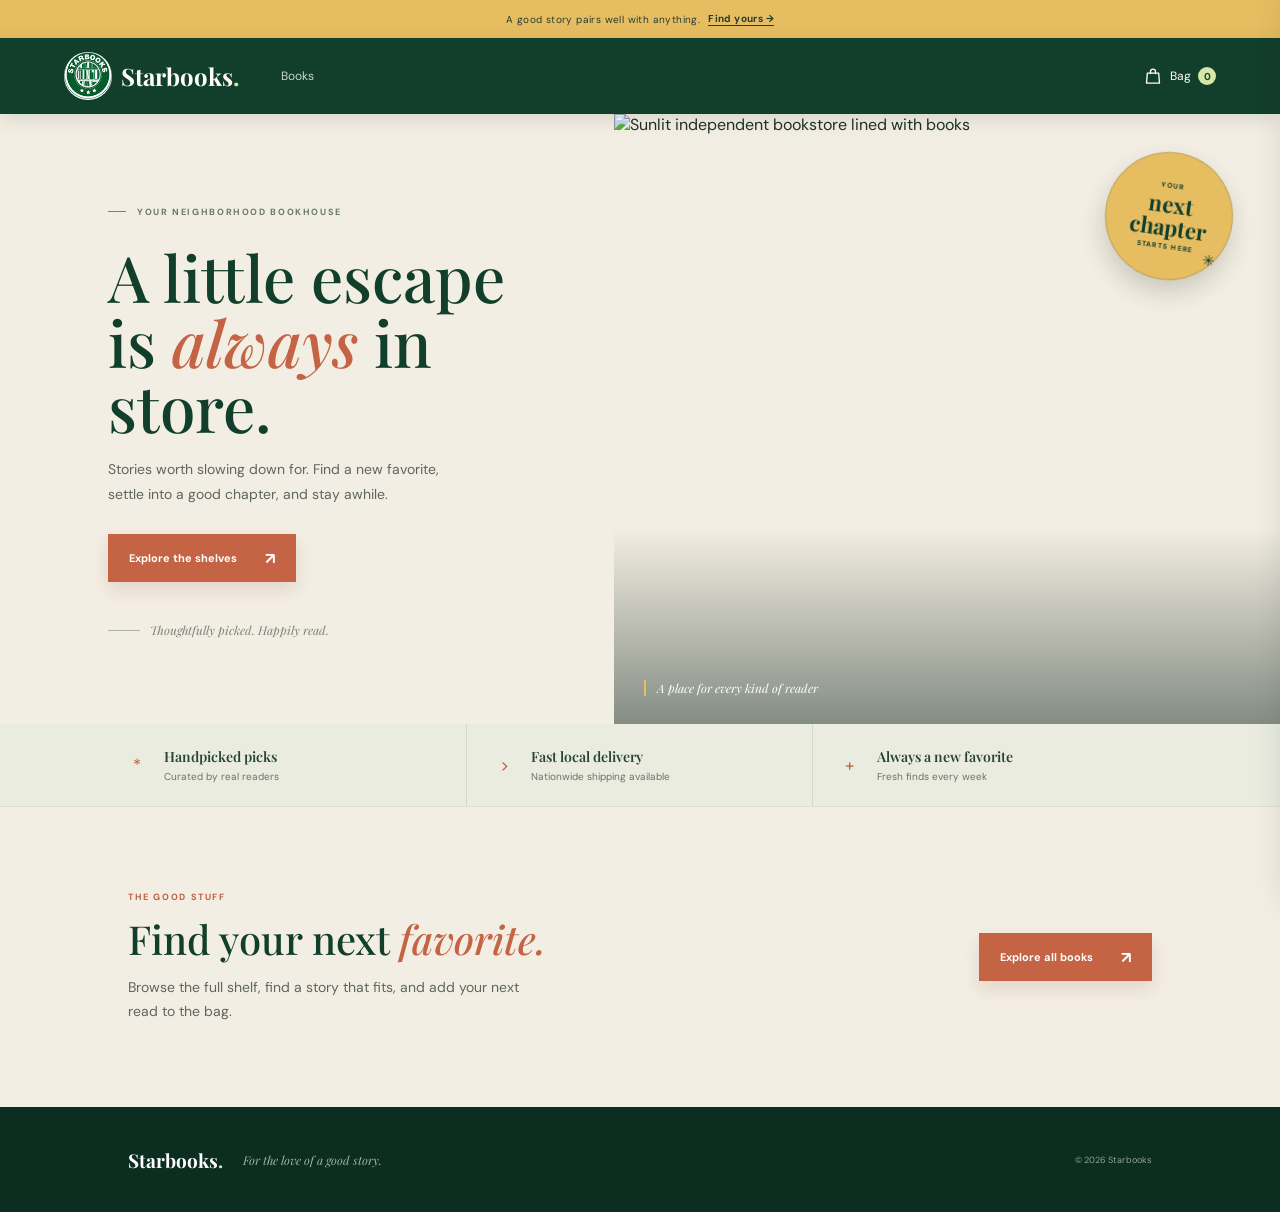
==== commit 51cfcc1e: "Avoid checkout CORS preflight in mobile browsers" ====
--- a/index.html
+++ b/index.html
@@ -1,142 +1,102 @@
-<!doctype html>
-<html lang="en">
-  <head>
-    <meta charset="UTF-8" />
-    <meta name="viewport" content="width=device-width, initial-scale=1.0" />
-    <meta name="theme-color" content="#123f2b" />
-    <meta name="description" content="Find your next favorite at Starbooks, your neighborhood bookhouse." />
-    <title>Starbooks — Your next favorite is waiting</title>
-    <link rel="preconnect" href="https://fonts.googleapis.com" />
-    <link rel="preconnect" href="https://fonts.gstatic.com" crossorigin />
-    <link href="https://fonts.googleapis.com/css2?family=DM+Sans:wght@400;500;600;700&family=Playfair+Display:wght@500;600;700&display=swap" rel="stylesheet" />
-    <link rel="stylesheet" href="styles.css?v=3" />
-    <script src="backend-config.js"></script>
-    <script src="app.js?v=6" defer></script>
-  </head>
-  <body>
-    <div class="announcement">A good story pairs well with anything. <a href="#books">Find yours <span aria-hidden="true">→</span></a></div>
-    <header class="site-header">
-      <a class="brand" href="#top" aria-label="Starbooks home">
-        <img class="brand-logo" src="logo.jpg" alt="" />
-        <span class="brand-name">Starbooks<span class="brand-period">.</span></span>
-      </a>
-      <nav class="main-nav" aria-label="Main navigation">
-        <a href="#books">Books</a>
-        <a href="#staff-picks">Staff picks</a>
-        <a href="#about">Our bookhouse</a>
-      </nav>
-      <div class="header-actions">
-        <label class="search-box">
-          <svg viewBox="0 0 24 24" aria-hidden="true"><circle cx="10.8" cy="10.8" r="6.8"/><path d="m16 16 4.2 4.2"/></svg>
-          <input id="search" type="search" placeholder="Find a book" aria-label="Search books" />
-        </label>
-        <button class="bag-button" id="open-cart" type="button" aria-label="Open shopping bag, 0 items">
-          <svg viewBox="0 0 24 24" aria-hidden="true"><path d="M5.2 8.5h13.6l1 12H4.2l1-12Z"/><path d="M9 9V6.8a3 3 0 0 1 6 0V9"/></svg>
-          <span>Bag</span><span class="bag-count" id="bag-count">0</span>
-        </button>
-        <button class="menu-toggle icon-button" id="menu-toggle" type="button" aria-label="Open menu" aria-expanded="false">
-          <svg viewBox="0 0 24 24" aria-hidden="true"><path d="M4 7h16M4 12h16M4 17h16"/></svg>
-        </button>
-      </div>
-      <div class="mobile-menu" id="mobile-menu">
-        <a href="#books">Books</a><a href="#staff-picks">Staff picks</a><a href="#about">Our bookhouse</a>
-      </div>
-    </header>
-
-    <main id="top">
-      <section class="hero" aria-labelledby="hero-title">
-        <div class="hero-copy">
-          <p class="eyebrow"><span></span> YOUR NEIGHBORHOOD BOOKHOUSE</p>
-          <h1 id="hero-title">A little escape<br />is <em>always</em> in store.</h1>
-          <p class="hero-description">Stories worth slowing down for. Find a new favorite, settle into a good chapter, and stay awhile.</p>
-          <a class="primary-button" href="#books">Explore the shelves <span aria-hidden="true">↗</span></a>
-          <div class="hero-note"><span class="note-rule"></span><span>Thoughtfully picked. Happily read.</span></div>
-        </div>
-        <div class="hero-image-wrap">
-          <img class="hero-image" src="https://images.unsplash.com/photo-1507842217343-583bb7270b66?auto=format&fit=crop&w=1500&q=85" alt="Sunlit independent bookstore lined with books" />
-          <div class="hero-sticker"><span>YOUR</span><strong>next<br />chapter</strong><span>STARTS HERE</span><i aria-hidden="true">✳</i></div>
-          <span class="image-caption">A place for every kind of reader</span>
-        </div>
-      </section>
-
-      <section class="shop-highlights" aria-label="Bookhouse highlights">
-        <div class="highlight-item">
-          <span class="highlight-icon" aria-hidden="true">✦</span>
-          <div><strong>Handpicked picks</strong><small>Curated by real readers</small></div>
-        </div>
-        <div class="highlight-item">
-          <span class="highlight-icon" aria-hidden="true">✓</span>
-          <div><strong>Fast local delivery</strong><small>Nationwide shipping available</small></div>
-        </div>
-        <div class="highlight-item">
-          <span class="highlight-icon" aria-hidden="true">✳</span>
-          <div><strong>Always a new favorite</strong><small>Fresh finds every week</small></div>
-        </div>
-      </section>
-
-      <section class="shelf-section" id="books" aria-labelledby="shelf-heading">
-        <div class="section-heading">
-          <div><p class="eyebrow green-eyebrow">THE GOOD STUFF</p><h2 id="shelf-heading">Find your next <em>favorite.</em></h2></div>
-          <a class="text-link" href="#book-grid">Browse all books <span aria-hidden="true">→</span></a>
-        </div>
-        <div class="filter-row" role="group" aria-label="Filter books by genre">
-          <button class="filter-chip active" data-category="All" type="button" aria-pressed="true">All books</button>
-          <button class="filter-chip" data-category="Fiction" type="button" aria-pressed="false">Fiction</button>
-          <button class="filter-chip" data-category="Nonfiction" type="button" aria-pressed="false">Nonfiction</button>
-          <button class="filter-chip" data-category="Fantasy" type="button" aria-pressed="false">Fantasy</button>
-          <button class="filter-chip" data-category="Staff picks" type="button" aria-pressed="false">Staff picks <span class="sparkle" aria-hidden="true">✳</span></button>
-        </div>
-        <div class="book-grid" id="book-grid" aria-live="polite">
-          <article class="book-card" data-category="Fiction" data-title="The Midnight Library" data-author="Matt Haig" data-price="18.00" data-isbn="9780525559474" data-pick="true">
-            <div class="book-art cover-blue"><img src="https://covers.openlibrary.org/b/isbn/9780525559474-L.jpg" alt="Cover of The Midnight Library by Matt Haig" loading="lazy" /><span class="pick-label">STAFF PICK</span><button class="quick-add" type="button" aria-label="Add The Midnight Library to bag">+</button></div>
-            <div class="book-info"><div><h3>The Midnight Library</h3><p>Matt Haig</p></div><span class="price">$18.00</span></div>
-            <span class="book-genre">FICTION</span>
-          </article>
-          <article class="book-card" data-category="Fiction" data-title="Tomorrow, and Tomorrow, and Tomorrow" data-author="Gabrielle Zevin" data-price="19.50" data-isbn="9780593321201" data-pick="true">
-            <div class="book-art cover-coral"><img src="https://covers.openlibrary.org/b/isbn/9780593321201-L.jpg" alt="Cover of Tomorrow, and Tomorrow, and Tomorrow by Gabrielle Zevin" loading="lazy" /><span class="pick-label">STAFF PICK</span><button class="quick-add" type="button" aria-label="Add Tomorrow, and Tomorrow, and Tomorrow to bag">+</button></div>
-            <div class="book-info"><div><h3>Tomorrow, and Tomorrow, and Tomorrow</h3><p>Gabrielle Zevin</p></div><span class="price">$19.50</span></div>
-            <span class="book-genre">FICTION</span>
-          </article>
-          <article class="book-card" data-category="Nonfiction" data-title="Crying in H Mart" data-author="Michelle Zauner" data-price="17.00" data-isbn="9780525657743" data-pick="false">
-            <div class="book-art cover-yellow"><img src="https://covers.openlibrary.org/b/isbn/9780525657743-L.jpg" alt="Cover of Crying in H Mart by Michelle Zauner" loading="lazy" /><button class="quick-add" type="button" aria-label="Add Crying in H Mart to bag">+</button></div>
-            <div class="book-info"><div><h3>Crying in H Mart</h3><p>Michelle Zauner</p></div><span class="price">$17.00</span></div>
-            <span class="book-genre">MEMOIR</span>
-          </article>
-          <article class="book-card" data-category="Fantasy" data-title="The House in the Cerulean Sea" data-author="TJ Klune" data-price="18.00" data-isbn="9781250217288" data-pick="false">
-            <div class="book-art cover-teal"><img src="https://covers.openlibrary.org/b/isbn/9781250217288-L.jpg" alt="Cover of The House in the Cerulean Sea by TJ Klune" loading="lazy" /><button class="quick-add" type="button" aria-label="Add The House in the Cerulean Sea to bag">+</button></div>
-            <div class="book-info"><div><h3>The House in the Cerulean Sea</h3><p>TJ Klune</p></div><span class="price">$18.00</span></div>
-            <span class="book-genre">FANTASY</span>
-          </article>
-        </div>
-        <p class="empty-state" id="empty-state" hidden>No books found. Try a different search.</p>
-      </section>
-
-      <section class="staff-banner" id="staff-picks">
-        <div class="banner-mark" aria-hidden="true">✳</div>
-        <div><p class="eyebrow">A NOTE FROM OUR BOOKSELLERS</p><h2>Good books. Good company.<br /><em>That’s the whole thing.</em></h2></div>
-        <a class="light-button" href="#books">Meet this month’s picks <span aria-hidden="true">→</span></a>
-      </section>
-
-      <section class="about-strip" id="about"><span class="about-icon" aria-hidden="true">✦</span><p>Independent in spirit. Open to everyone. <strong>Come on in.</strong></p><a href="#top" aria-label="Back to top">Back to top ↑</a></section>
-    </main>
-
-    <footer class="site-footer"><a class="footer-brand" href="#top">Starbooks<span>.</span></a><p>For the love of a good story.</p><small>© 2026 Starbooks Bookhouse</small></footer>
-
-    <div class="scrim" id="scrim" hidden></div>
-    <aside class="cart-drawer" id="cart-drawer" aria-labelledby="cart-title" aria-modal="true" role="dialog" aria-hidden="true" inert>
-      <div class="cart-header"><div><p class="eyebrow green-eyebrow">YOUR LITTLE STACK</p><h2 id="cart-title">Your bag <span id="cart-item-count">(0)</span></h2></div><button class="icon-button close-cart" id="close-cart" type="button" aria-label="Close bag"><svg viewBox="0 0 24 24" aria-hidden="true"><path d="m6 6 12 12M18 6 6 18"/></svg></button></div>
-      <div class="cart-items" id="cart-items"><p class="cart-empty">Your next favorite is still out there.</p></div>
-      <div class="cart-footer">
-        <div class="subtotal"><span>Subtotal</span><strong id="cart-subtotal">$0.00</strong></div>
-        <button class="checkout-button" id="checkout-button" type="button" disabled>Continue <span aria-hidden="true">→</span></button>
-        <p id="checkout-message" class="checkout-message" role="status" aria-live="polite"></p>
-        <form class="checkout-form" id="checkout-form" hidden>
-          <label class="customer-field">Email for the receipt<input name="customer_email" type="email" autocomplete="email" maxlength="254" required /></label>
-          <label class="form-trap" aria-hidden="true">Leave this field blank<input name="website" tabindex="-1" autocomplete="off" /></label>
-          <button class="checkout-submit" type="submit">Send receipt <span aria-hidden="true">→</span></button>
-        </form>
-      </div>
-    </aside>
-    <div class="toast" id="toast" role="status" aria-live="polite"></div>
-  </body>
+<!doctype html>
+<html lang="en">
+  <head>
+    <meta charset="UTF-8" />
+    <meta name="viewport" content="width=device-width, initial-scale=1.0" />
+    <meta name="theme-color" content="#123f2b" />
+    <meta name="description" content="Find your next favorite at Starbooks, your neighborhood bookhouse." />
+    <title>Starbooks — Your next favorite is waiting</title>
+    <link rel="icon" href="logo.jpg?v=1" type="image/jpeg" />
+    <link rel="preconnect" href="https://fonts.googleapis.com" />
+    <link rel="preconnect" href="https://fonts.gstatic.com" crossorigin />
+    <link href="https://fonts.googleapis.com/css2?family=DM+Sans:wght@400;500;600;700&family=Playfair+Display:wght@500;600;700&display=swap" rel="stylesheet" />
+    <link rel="stylesheet" href="styles.css?v=12" />
+    <script src="backend-config.js"></script>
+    <script src="app.js?v=14" defer></script>
+  </head>
+  <body>
+    <div class="announcement">A good story pairs well with anything. <a href="books.html#books">Find yours <span aria-hidden="true">→</span></a></div>
+    <header class="site-header">
+      <a class="brand" href="#top" aria-label="Starbooks home">
+        <img class="brand-logo" src="logo.jpg" alt="" />
+        <span class="brand-name">Starbooks<span class="brand-period">.</span></span>
+      </a>
+      <nav class="main-nav" aria-label="Main navigation">
+        <a href="books.html#books">Books</a>
+      </nav>
+      <div class="header-actions">
+            <button class="bag-button" id="open-cart" type="button" aria-label="Open shopping bag, 0 items">
+          <svg viewBox="0 0 24 24" aria-hidden="true"><path d="M5.2 8.5h13.6l1 12H4.2l1-12Z"/><path d="M9 9V6.8a3 3 0 0 1 6 0V9"/></svg>
+          <span>Bag</span><span class="bag-count" id="bag-count">0</span>
+        </button>
+        <button class="menu-toggle icon-button" id="menu-toggle" type="button" aria-label="Open menu" aria-expanded="false">
+          <svg viewBox="0 0 24 24" aria-hidden="true"><path d="M4 7h16M4 12h16M4 17h16"/></svg>
+        </button>
+      </div>
+      <div class="mobile-menu" id="mobile-menu">
+        <a href="books.html#books">Books</a>
+      </div>
+    </header>
+
+    <main id="top">
+      <section class="hero" aria-labelledby="hero-title">
+        <div class="hero-copy">
+          <p class="eyebrow"><span></span> YOUR NEIGHBORHOOD BOOKHOUSE</p>
+          <h1 id="hero-title">A little escape<br />is <em>always</em> in store.</h1>
+          <p class="hero-description">Stories worth slowing down for. Find a new favorite, settle into a good chapter, and stay awhile.</p>
+          <a class="primary-button" href="books.html#books">Explore the shelves <span aria-hidden="true">↗</span></a>
+          <div class="hero-note"><span class="note-rule"></span><span>Thoughtfully picked. Happily read.</span></div>
+        </div>
+        <div class="hero-image-wrap">
+          <img class="hero-image" src="https://images.unsplash.com/photo-1507842217343-583bb7270b66?auto=format&fit=crop&w=1500&q=85" alt="Sunlit independent bookstore lined with books" />
+          <div class="hero-sticker"><span>YOUR</span><strong>next<br />chapter</strong><span>STARTS HERE</span><i aria-hidden="true">✳</i></div>
+          <span class="image-caption">A place for every kind of reader</span>
+        </div>
+      </section>
+
+      <section class="shop-highlights" aria-label="Bookhouse highlights">
+        <div class="highlight-item">
+          <span class="highlight-icon" aria-hidden="true">*</span>
+          <div><strong>Handpicked picks</strong><small>Curated by real readers</small></div>
+        </div>
+        <div class="highlight-item">
+          <span class="highlight-icon" aria-hidden="true">&gt;</span>
+          <div><strong>Fast local delivery</strong><small>Nationwide shipping available</small></div>
+        </div>
+        <div class="highlight-item">
+          <span class="highlight-icon" aria-hidden="true">+</span>
+          <div><strong>Always a new favorite</strong><small>Fresh finds every week</small></div>
+        </div>
+      </section>
+
+      <section class="catalog-invitation" id="books" aria-labelledby="catalog-invitation-title">
+        <div class="catalog-invitation-copy">
+          <p class="eyebrow green-eyebrow">THE GOOD STUFF</p>
+          <h2 id="catalog-invitation-title">Find your next <em>favorite.</em></h2>
+          <p>Browse the full shelf, find a story that fits, and add your next read to the bag.</p>
+        </div>
+        <a class="primary-button" href="books.html#books">Explore all books <span aria-hidden="true">↗</span></a>
+      </section>
+
+    </main>
+
+    <footer class="site-footer"><a class="footer-brand" href="#top">Starbooks<span>.</span></a><p>For the love of a good story.</p><small>© 2026 Starbooks</small></footer>
+
+    <div class="scrim" id="scrim" hidden></div>
+    <aside class="cart-drawer" id="cart-drawer" aria-labelledby="cart-title" aria-modal="true" role="dialog" aria-hidden="true" inert>
+      <div class="cart-header"><div><p class="eyebrow green-eyebrow">YOUR LITTLE STACK</p><h2 id="cart-title">Your bag <span id="cart-item-count">(0)</span></h2></div><button class="icon-button close-cart" id="close-cart" type="button" aria-label="Close bag"><svg viewBox="0 0 24 24" aria-hidden="true"><path d="m6 6 12 12M18 6 6 18"/></svg></button></div>
+      <div class="cart-items" id="cart-items"><p class="cart-empty">Your next favorite is still out there.</p></div>
+      <div class="cart-footer">
+        <div class="subtotal"><span id="cart-subtotal-label">Subtotal</span><strong id="cart-subtotal">₱0.00</strong></div>
+        <button class="checkout-button" id="checkout-button" type="button" disabled>Continue <span aria-hidden="true">→</span></button>
+        <p id="checkout-message" class="checkout-message" role="status" aria-live="polite"></p>
+        <form class="checkout-form" id="checkout-form" hidden>
+          <label class="customer-field">Email for the receipt<input name="customer_email" type="email" autocomplete="email" maxlength="254" required /></label>
+          <label class="form-trap" aria-hidden="true">Leave this field blank<input name="website" tabindex="-1" autocomplete="off" /></label>
+          <button class="checkout-submit" type="submit">Send receipt <span aria-hidden="true">→</span></button>
+        </form>
+      </div>
+    </aside>
+    <div class="toast" id="toast" role="status" aria-live="polite"></div>
+  </body>
 </html>
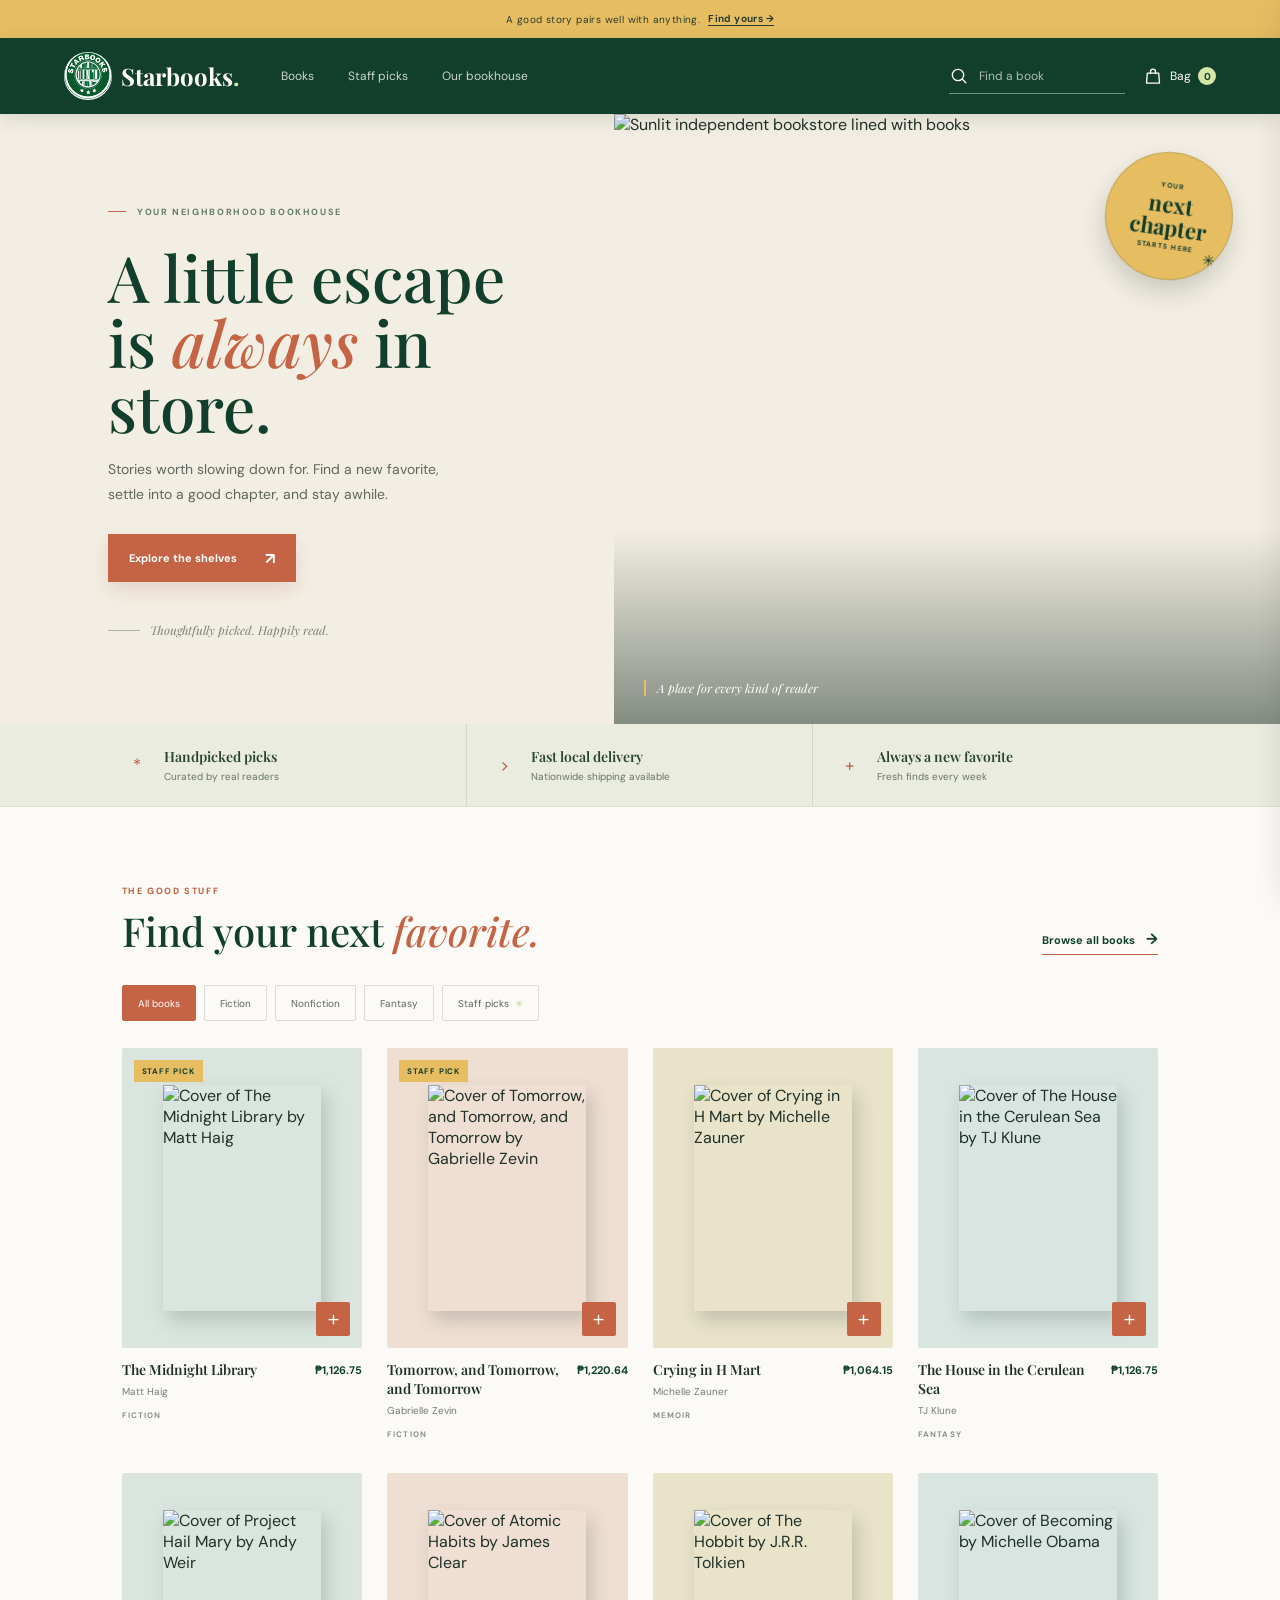
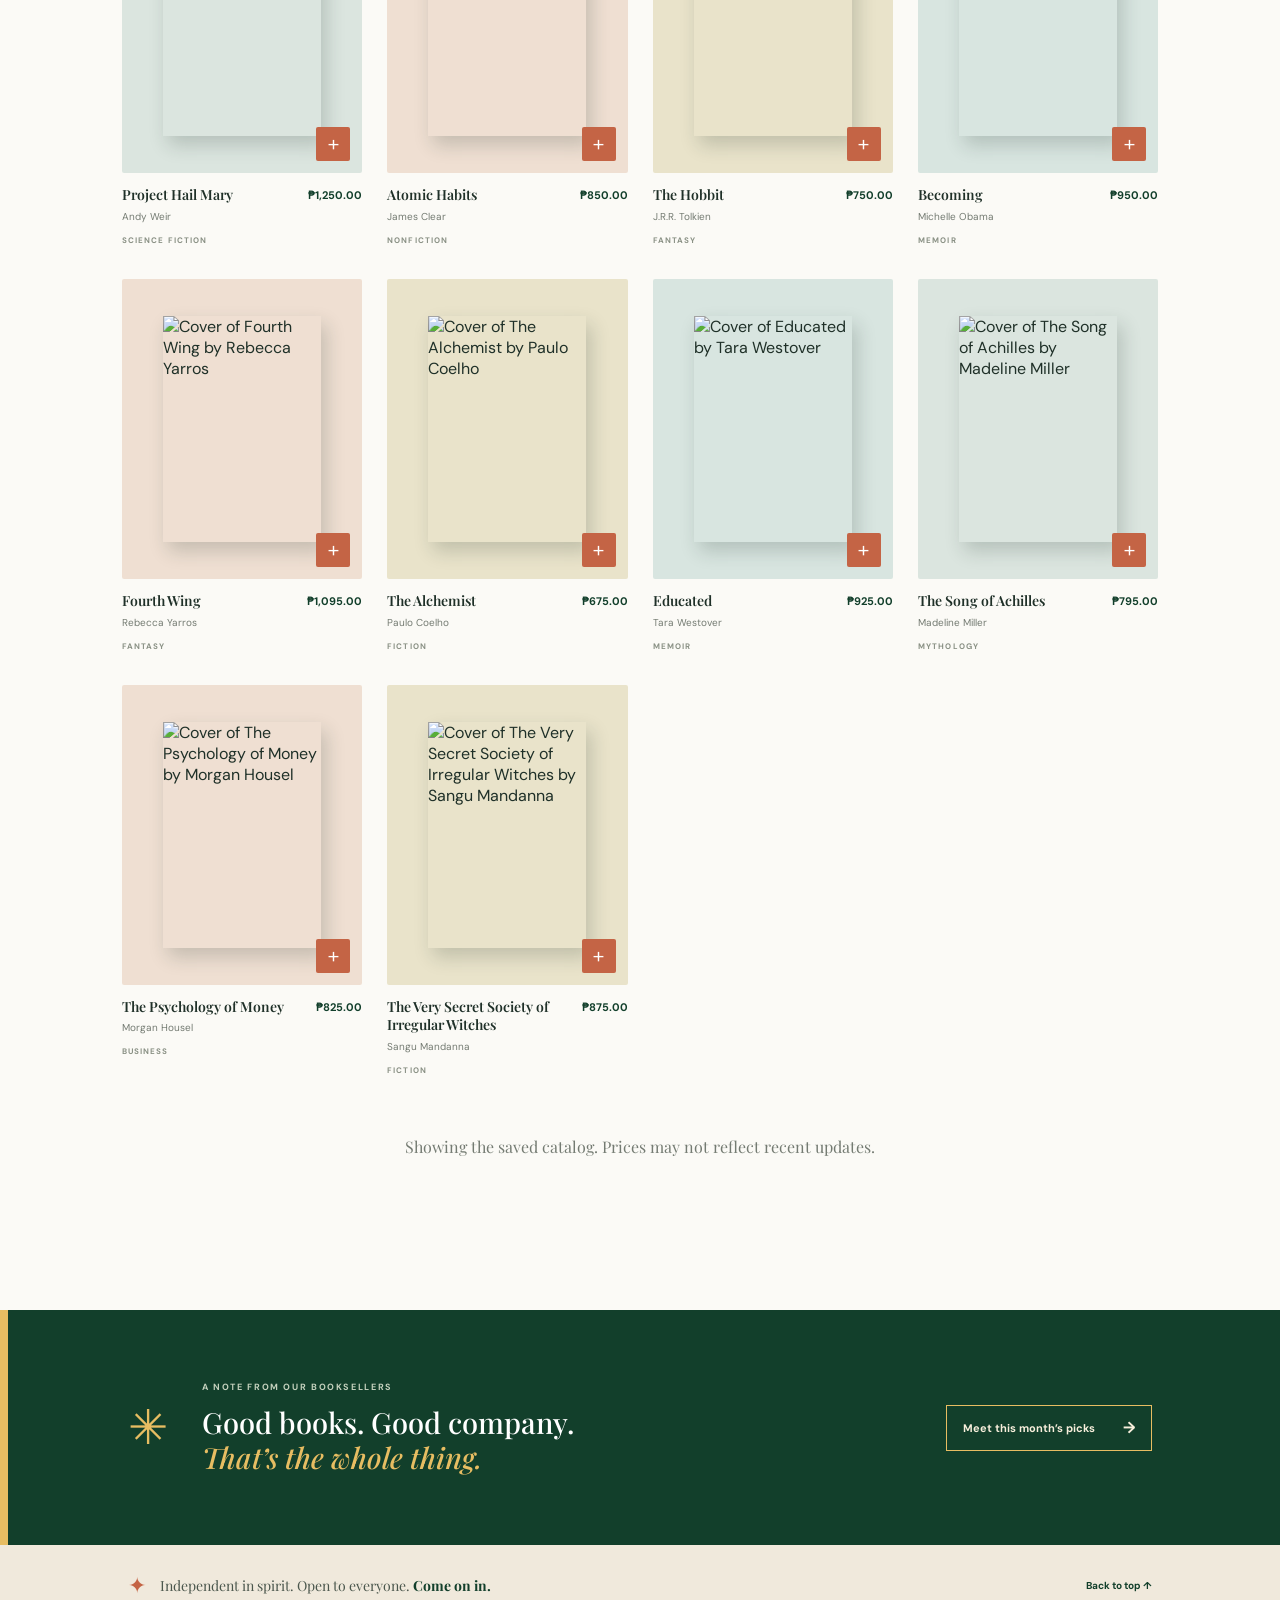
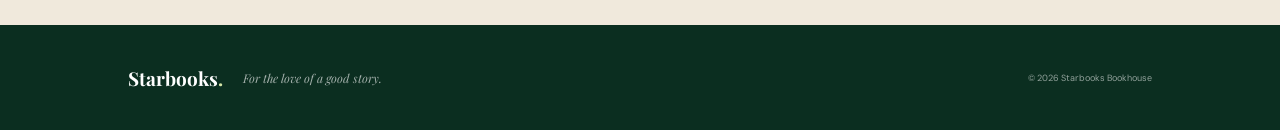
==== commit 1e164e55: "Fix Supabase connectivity and fallback storefront flow" ====
--- a/index.html
+++ b/index.html
@@ -1,102 +1,121 @@
-<!doctype html>
-<html lang="en">
-  <head>
-    <meta charset="UTF-8" />
-    <meta name="viewport" content="width=device-width, initial-scale=1.0" />
-    <meta name="theme-color" content="#123f2b" />
-    <meta name="description" content="Find your next favorite at Starbooks, your neighborhood bookhouse." />
-    <title>Starbooks — Your next favorite is waiting</title>
-    <link rel="icon" href="logo.jpg?v=1" type="image/jpeg" />
-    <link rel="preconnect" href="https://fonts.googleapis.com" />
-    <link rel="preconnect" href="https://fonts.gstatic.com" crossorigin />
-    <link href="https://fonts.googleapis.com/css2?family=DM+Sans:wght@400;500;600;700&family=Playfair+Display:wght@500;600;700&display=swap" rel="stylesheet" />
-    <link rel="stylesheet" href="styles.css?v=12" />
-    <script src="backend-config.js"></script>
-    <script src="app.js?v=14" defer></script>
-  </head>
-  <body>
-    <div class="announcement">A good story pairs well with anything. <a href="books.html#books">Find yours <span aria-hidden="true">→</span></a></div>
-    <header class="site-header">
-      <a class="brand" href="#top" aria-label="Starbooks home">
-        <img class="brand-logo" src="logo.jpg" alt="" />
-        <span class="brand-name">Starbooks<span class="brand-period">.</span></span>
-      </a>
-      <nav class="main-nav" aria-label="Main navigation">
-        <a href="books.html#books">Books</a>
-      </nav>
-      <div class="header-actions">
-            <button class="bag-button" id="open-cart" type="button" aria-label="Open shopping bag, 0 items">
-          <svg viewBox="0 0 24 24" aria-hidden="true"><path d="M5.2 8.5h13.6l1 12H4.2l1-12Z"/><path d="M9 9V6.8a3 3 0 0 1 6 0V9"/></svg>
-          <span>Bag</span><span class="bag-count" id="bag-count">0</span>
-        </button>
-        <button class="menu-toggle icon-button" id="menu-toggle" type="button" aria-label="Open menu" aria-expanded="false">
-          <svg viewBox="0 0 24 24" aria-hidden="true"><path d="M4 7h16M4 12h16M4 17h16"/></svg>
-        </button>
-      </div>
-      <div class="mobile-menu" id="mobile-menu">
-        <a href="books.html#books">Books</a>
-      </div>
-    </header>
-
-    <main id="top">
-      <section class="hero" aria-labelledby="hero-title">
-        <div class="hero-copy">
-          <p class="eyebrow"><span></span> YOUR NEIGHBORHOOD BOOKHOUSE</p>
-          <h1 id="hero-title">A little escape<br />is <em>always</em> in store.</h1>
-          <p class="hero-description">Stories worth slowing down for. Find a new favorite, settle into a good chapter, and stay awhile.</p>
-          <a class="primary-button" href="books.html#books">Explore the shelves <span aria-hidden="true">↗</span></a>
-          <div class="hero-note"><span class="note-rule"></span><span>Thoughtfully picked. Happily read.</span></div>
-        </div>
-        <div class="hero-image-wrap">
-          <img class="hero-image" src="https://images.unsplash.com/photo-1507842217343-583bb7270b66?auto=format&fit=crop&w=1500&q=85" alt="Sunlit independent bookstore lined with books" />
-          <div class="hero-sticker"><span>YOUR</span><strong>next<br />chapter</strong><span>STARTS HERE</span><i aria-hidden="true">✳</i></div>
-          <span class="image-caption">A place for every kind of reader</span>
-        </div>
-      </section>
-
-      <section class="shop-highlights" aria-label="Bookhouse highlights">
-        <div class="highlight-item">
-          <span class="highlight-icon" aria-hidden="true">*</span>
-          <div><strong>Handpicked picks</strong><small>Curated by real readers</small></div>
-        </div>
-        <div class="highlight-item">
-          <span class="highlight-icon" aria-hidden="true">&gt;</span>
-          <div><strong>Fast local delivery</strong><small>Nationwide shipping available</small></div>
-        </div>
-        <div class="highlight-item">
-          <span class="highlight-icon" aria-hidden="true">+</span>
-          <div><strong>Always a new favorite</strong><small>Fresh finds every week</small></div>
-        </div>
-      </section>
-
-      <section class="catalog-invitation" id="books" aria-labelledby="catalog-invitation-title">
-        <div class="catalog-invitation-copy">
-          <p class="eyebrow green-eyebrow">THE GOOD STUFF</p>
-          <h2 id="catalog-invitation-title">Find your next <em>favorite.</em></h2>
-          <p>Browse the full shelf, find a story that fits, and add your next read to the bag.</p>
-        </div>
-        <a class="primary-button" href="books.html#books">Explore all books <span aria-hidden="true">↗</span></a>
-      </section>
-
-    </main>
-
-    <footer class="site-footer"><a class="footer-brand" href="#top">Starbooks<span>.</span></a><p>For the love of a good story.</p><small>© 2026 Starbooks</small></footer>
-
-    <div class="scrim" id="scrim" hidden></div>
-    <aside class="cart-drawer" id="cart-drawer" aria-labelledby="cart-title" aria-modal="true" role="dialog" aria-hidden="true" inert>
-      <div class="cart-header"><div><p class="eyebrow green-eyebrow">YOUR LITTLE STACK</p><h2 id="cart-title">Your bag <span id="cart-item-count">(0)</span></h2></div><button class="icon-button close-cart" id="close-cart" type="button" aria-label="Close bag"><svg viewBox="0 0 24 24" aria-hidden="true"><path d="m6 6 12 12M18 6 6 18"/></svg></button></div>
-      <div class="cart-items" id="cart-items"><p class="cart-empty">Your next favorite is still out there.</p></div>
-      <div class="cart-footer">
-        <div class="subtotal"><span id="cart-subtotal-label">Subtotal</span><strong id="cart-subtotal">₱0.00</strong></div>
-        <button class="checkout-button" id="checkout-button" type="button" disabled>Continue <span aria-hidden="true">→</span></button>
-        <p id="checkout-message" class="checkout-message" role="status" aria-live="polite"></p>
-        <form class="checkout-form" id="checkout-form" hidden>
-          <label class="customer-field">Email for the receipt<input name="customer_email" type="email" autocomplete="email" maxlength="254" required /></label>
-          <label class="form-trap" aria-hidden="true">Leave this field blank<input name="website" tabindex="-1" autocomplete="off" /></label>
-          <button class="checkout-submit" type="submit">Send receipt <span aria-hidden="true">→</span></button>
-        </form>
-      </div>
-    </aside>
-    <div class="toast" id="toast" role="status" aria-live="polite"></div>
-  </body>
+<!doctype html>
+<html lang="en">
+  <head>
+    <meta charset="UTF-8" />
+    <meta name="viewport" content="width=device-width, initial-scale=1.0" />
+    <meta name="theme-color" content="#123f2b" />
+    <meta name="description" content="Find your next favorite at Starbooks, your neighborhood bookhouse." />
+    <title>Starbooks — Your next favorite is waiting</title>
+    <link rel="preconnect" href="https://fonts.googleapis.com" />
+    <link rel="preconnect" href="https://fonts.gstatic.com" crossorigin />
+    <link href="https://fonts.googleapis.com/css2?family=DM+Sans:wght@400;500;600;700&family=Playfair+Display:wght@500;600;700&display=swap" rel="stylesheet" />
+    <link rel="stylesheet" href="styles.css?v=8" />
+    <script src="backend-config.js"></script>
+    <script src="app.js?v=15" defer></script>
+  </head>
+  <body>
+    <div class="announcement">A good story pairs well with anything. <a href="#books">Find yours <span aria-hidden="true">→</span></a></div>
+    <header class="site-header">
+      <a class="brand" href="#top" aria-label="Starbooks home">
+        <img class="brand-logo" src="logo.jpg" alt="" />
+        <span class="brand-name">Starbooks<span class="brand-period">.</span></span>
+      </a>
+      <nav class="main-nav" aria-label="Main navigation">
+        <a href="#books">Books</a>
+        <a href="#staff-picks">Staff picks</a>
+        <a href="#about">Our bookhouse</a>
+      </nav>
+      <div class="header-actions">
+        <label class="search-box">
+          <svg viewBox="0 0 24 24" aria-hidden="true"><circle cx="10.8" cy="10.8" r="6.8"/><path d="m16 16 4.2 4.2"/></svg>
+          <input id="search" type="search" placeholder="Find a book" aria-label="Search books" />
+        </label>
+        <button class="bag-button" id="open-cart" type="button" aria-label="Open shopping bag, 0 items">
+          <svg viewBox="0 0 24 24" aria-hidden="true"><path d="M5.2 8.5h13.6l1 12H4.2l1-12Z"/><path d="M9 9V6.8a3 3 0 0 1 6 0V9"/></svg>
+          <span>Bag</span><span class="bag-count" id="bag-count">0</span>
+        </button>
+        <button class="menu-toggle icon-button" id="menu-toggle" type="button" aria-label="Open menu" aria-expanded="false">
+          <svg viewBox="0 0 24 24" aria-hidden="true"><path d="M4 7h16M4 12h16M4 17h16"/></svg>
+        </button>
+      </div>
+      <div class="mobile-menu" id="mobile-menu">
+        <a href="#books">Books</a><a href="#staff-picks">Staff picks</a><a href="#about">Our bookhouse</a>
+      </div>
+    </header>
+
+    <main id="top">
+      <section class="hero" aria-labelledby="hero-title">
+        <div class="hero-copy">
+          <p class="eyebrow"><span></span> YOUR NEIGHBORHOOD BOOKHOUSE</p>
+          <h1 id="hero-title">A little escape<br />is <em>always</em> in store.</h1>
+          <p class="hero-description">Stories worth slowing down for. Find a new favorite, settle into a good chapter, and stay awhile.</p>
+          <a class="primary-button" href="#books">Explore the shelves <span aria-hidden="true">↗</span></a>
+          <div class="hero-note"><span class="note-rule"></span><span>Thoughtfully picked. Happily read.</span></div>
+        </div>
+        <div class="hero-image-wrap">
+          <img class="hero-image" src="https://images.unsplash.com/photo-1507842217343-583bb7270b66?auto=format&fit=crop&w=1500&q=85" alt="Sunlit independent bookstore lined with books" />
+          <div class="hero-sticker"><span>YOUR</span><strong>next<br />chapter</strong><span>STARTS HERE</span><i aria-hidden="true">✳</i></div>
+          <span class="image-caption">A place for every kind of reader</span>
+        </div>
+      </section>
+
+      <section class="shop-highlights" aria-label="Bookhouse highlights">
+        <div class="highlight-item">
+          <span class="highlight-icon" aria-hidden="true">*</span>
+          <div><strong>Handpicked picks</strong><small>Curated by real readers</small></div>
+        </div>
+        <div class="highlight-item">
+          <span class="highlight-icon" aria-hidden="true">&gt;</span>
+          <div><strong>Fast local delivery</strong><small>Nationwide shipping available</small></div>
+        </div>
+        <div class="highlight-item">
+          <span class="highlight-icon" aria-hidden="true">+</span>
+          <div><strong>Always a new favorite</strong><small>Fresh finds every week</small></div>
+        </div>
+      </section>
+
+      <section class="shelf-section" id="books" aria-labelledby="shelf-heading">
+        <div class="section-heading">
+          <div><p class="eyebrow green-eyebrow">THE GOOD STUFF</p><h2 id="shelf-heading">Find your next <em>favorite.</em></h2></div>
+          <a class="text-link" href="#book-grid">Browse all books <span aria-hidden="true">→</span></a>
+        </div>
+        <div class="filter-row" role="group" aria-label="Filter books by genre">
+          <button class="filter-chip active" data-category="All" type="button" aria-pressed="true">All books</button>
+          <button class="filter-chip" data-category="Fiction" type="button" aria-pressed="false">Fiction</button>
+          <button class="filter-chip" data-category="Nonfiction" type="button" aria-pressed="false">Nonfiction</button>
+          <button class="filter-chip" data-category="Fantasy" type="button" aria-pressed="false">Fantasy</button>
+          <button class="filter-chip" data-category="Staff picks" type="button" aria-pressed="false">Staff picks <span class="sparkle" aria-hidden="true">✳</span></button>
+        </div>
+        <div class="book-grid" id="book-grid" aria-live="polite" aria-busy="true"></div>
+        <p class="empty-state" id="empty-state">Loading books...</p>
+      </section>
+
+      <section class="staff-banner" id="staff-picks">
+        <div class="banner-mark" aria-hidden="true">✳</div>
+        <div><p class="eyebrow">A NOTE FROM OUR BOOKSELLERS</p><h2>Good books. Good company.<br /><em>That’s the whole thing.</em></h2></div>
+        <a class="light-button" href="#books">Meet this month’s picks <span aria-hidden="true">→</span></a>
+      </section>
+
+      <section class="about-strip" id="about"><span class="about-icon" aria-hidden="true">✦</span><p>Independent in spirit. Open to everyone. <strong>Come on in.</strong></p><a href="#top" aria-label="Back to top">Back to top ↑</a></section>
+    </main>
+
+    <footer class="site-footer"><a class="footer-brand" href="#top">Starbooks<span>.</span></a><p>For the love of a good story.</p><small>© 2026 Starbooks Bookhouse</small></footer>
+
+    <div class="scrim" id="scrim" hidden></div>
+    <aside class="cart-drawer" id="cart-drawer" aria-labelledby="cart-title" aria-modal="true" role="dialog" aria-hidden="true" inert>
+      <div class="cart-header"><div><p class="eyebrow green-eyebrow">YOUR LITTLE STACK</p><h2 id="cart-title">Your bag <span id="cart-item-count">(0)</span></h2></div><button class="icon-button close-cart" id="close-cart" type="button" aria-label="Close bag"><svg viewBox="0 0 24 24" aria-hidden="true"><path d="m6 6 12 12M18 6 6 18"/></svg></button></div>
+      <div class="cart-items" id="cart-items"><p class="cart-empty">Your next favorite is still out there.</p></div>
+      <div class="cart-footer">
+        <div class="subtotal"><span>Subtotal</span><strong id="cart-subtotal">$0.00</strong></div>
+        <button class="checkout-button" id="checkout-button" type="button" disabled>Continue <span aria-hidden="true">→</span></button>
+        <p id="checkout-message" class="checkout-message" role="status" aria-live="polite"></p>
+        <form class="checkout-form" id="checkout-form" hidden>
+          <label class="customer-field">Email for the receipt<input name="customer_email" type="email" autocomplete="email" maxlength="254" required /></label>
+          <label class="form-trap" aria-hidden="true">Leave this field blank<input name="website" tabindex="-1" autocomplete="off" /></label>
+          <button class="checkout-submit" type="submit">Send receipt <span aria-hidden="true">→</span></button>
+        </form>
+      </div>
+    </aside>
+    <div class="toast" id="toast" role="status" aria-live="polite"></div>
+  </body>
 </html>
--- a/styles.css
+++ b/styles.css
@@ -1,364 +1,312 @@
-:root {
-  color-scheme: light;
-  --forest: #123f2b;
-  --forest-dark: #0b2e20;
-  --leaf: #d5e6a8;
-  --cream: #f5f1e7;
-  --paper: #fbfaf6;
-  --ink: #1f3028;
-  --muted: #747b72;
-  --line: #e6e1d6;
-  --serif: "Playfair Display", Georgia, serif;
-  --sans: "DM Sans", "Helvetica Neue", sans-serif;
-}
-
-* { box-sizing: border-box; }
-html { scroll-behavior: smooth; }
-body { margin: 0; background: var(--paper); color: var(--ink); font-family: var(--sans); -webkit-font-smoothing: antialiased; }
-button, input { font: inherit; }
-button, a { -webkit-tap-highlight-color: transparent; }
-a { color: inherit; text-decoration: none; }
-button { color: inherit; }
-.announcement { min-height: 34px; display: flex; justify-content: center; align-items: center; gap: 8px; padding: 6px 16px; background: var(--leaf); color: var(--forest-dark); font-size: 11px; letter-spacing: .04em; }
-.announcement a { font-weight: 700; border-bottom: 1px solid currentColor; }
-.site-header { height: 78px; padding: 0 max(5.2vw, 28px); display: flex; align-items: center; gap: 42px; background: var(--forest); color: #fffdf7; position: relative; z-index: 5; }
-.brand { display: inline-flex; align-items: center; gap: 9px; flex-shrink: 0; }
-.brand-logo { width: 52px; height: 52px; display: block; border-radius: 50%; background: white; object-fit: cover; }
-.brand-name,.footer-brand { font-family: var(--serif); font-size: 24px; font-weight: 700; letter-spacing: 0; }
-.brand-period,.footer-brand span { color: var(--leaf); }
-.main-nav { display: flex; align-items: center; gap: 30px; margin-right: auto; }
-.main-nav a { color: rgba(255,255,255,.78); font-size: 12px; transition: color .2s; }
-.main-nav a:hover { color: var(--leaf); }
-.header-actions { display: flex; align-items: center; gap: 18px; }
-.search-box { width: 190px; height: 36px; display: flex; align-items: center; gap: 8px; border-bottom: 1px solid rgba(255,255,255,.4); }
-.search-box svg,.icon-button svg,.bag-button svg { width: 20px; height: 20px; fill: none; stroke: currentColor; stroke-width: 1.6; stroke-linecap: round; stroke-linejoin: round; flex: 0 0 auto; }
-.search-box input { width: 100%; min-width: 0; border: 0; outline: 0; background: transparent; color: white; font-size: 12px; }
-.search-box input::placeholder { color: rgba(255,255,255,.66); }
-.icon-button { display: inline-flex; justify-content: center; align-items: center; background: none; border: 0; color: inherit; cursor: pointer; }
-.icon-button { width: 36px; height: 36px; }
-.bag-button { display: inline-flex; min-height: 36px; align-items: center; gap: 7px; padding: 0; border: 0; background: none; color: inherit; font-size: 12px; cursor: pointer; }
-.bag-count { display: grid; min-width: 18px; height: 18px; place-items: center; padding: 0 4px; border-radius: 50%; background: var(--leaf); color: var(--forest); font-size: 10px; font-weight: 700; }
-.menu-toggle,.mobile-menu { display: none; }
-.hero { min-height: 530px; display: grid; grid-template-columns: .93fr 1.07fr; background: var(--cream); overflow: hidden; }
-.hero-copy { align-self: center; padding: 68px 6vw 64px 10.2vw; position: relative; z-index: 1; }
-.eyebrow { margin: 0; color: rgba(255,255,255,.76); font-size: 9px; font-weight: 700; letter-spacing: .18em; }
-.hero-copy .eyebrow { color: #72836f; }
-.eyebrow span { display: inline-block; width: 18px; height: 1px; margin: 0 8px 3px 0; background: var(--leaf); }
-.hero h1 { margin: 24px 0 16px; color: var(--forest); font-family: var(--serif); font-size: clamp(46px, 5vw, 69px); font-weight: 500; line-height: 1.06; letter-spacing: 0; }
-h1 em,h2 em { color: #6d8565; font-weight: 500; }
-.hero-description { max-width: 380px; margin: 0 0 28px; color: #5e665f; font-size: 13px; line-height: 1.8; }
-.primary-button,.light-button,.checkout-button { display: inline-flex; align-items: center; justify-content: space-between; gap: 28px; border: 0; cursor: pointer; font-size: 11px; font-weight: 700; }
-.primary-button { min-height: 44px; padding: 0 18px; background: var(--forest); color: white; transition: background .2s, transform .2s; }
-.primary-button:hover,.checkout-button:hover:not(:disabled) { background: #245b3f; transform: translateY(-1px); }
-.primary-button span,.light-button span,.checkout-button span { font-size: 16px; }
-.hero-note { display: flex; align-items: center; gap: 10px; margin-top: 52px; color: #7b8078; font-family: var(--serif); font-size: 12px; font-style: italic; }
-.note-rule { width: 32px; height: 1px; background: #abb49e; }
-.hero-image-wrap { min-height: 530px; position: relative; overflow: hidden; }
-.hero-image { width: 100%; height: 100%; position: absolute; inset: 0; object-fit: cover; object-position: center 53%; }
-.hero-image-wrap::after { content: ""; position: absolute; inset: 0; background: linear-gradient(90deg, rgba(18,63,43,.12), transparent 32%), linear-gradient(0deg, rgba(15,42,28,.24), transparent 38%); pointer-events: none; }
-.hero-sticker { width: 122px; height: 122px; position: absolute; z-index: 1; top: 45px; right: 8%; display: flex; flex-direction: column; justify-content: center; align-items: center; border: 1px solid rgba(18,63,43,.38); border-radius: 50%; background: var(--leaf); color: var(--forest); transform: rotate(8deg); }
-.hero-sticker span { font-size: 7px; font-weight: 700; letter-spacing: .18em; }
-.hero-sticker strong { margin: 3px 0; font-family: var(--serif); font-size: 22px; line-height: 1.03; text-align: center; }
-.hero-sticker i { position: absolute; right: 11px; bottom: 14px; font-size: 15px; font-style: normal; }
-.image-caption { position: absolute; z-index: 1; bottom: 22px; left: 26px; color: white; font-family: var(--serif); font-size: 12px; font-style: italic; }
-.shelf-section { padding: 80px 9.8vw 88px; background: var(--paper); }
-.section-heading { display: flex; align-items: end; justify-content: space-between; gap: 20px; }
-.green-eyebrow { color: #72836f; }
-.section-heading h2,.staff-banner h2 { margin: 10px 0 0; color: var(--forest); font-family: var(--serif); font-size: 37px; font-weight: 500; line-height: 1.2; }
-.text-link { padding-bottom: 5px; color: var(--forest); border-bottom: 1px solid #aebbaa; font-size: 11px; font-weight: 700; }
-.text-link span { padding-left: 8px; font-size: 15px; }
-.filter-row { display: flex; gap: 8px; margin: 29px 0 25px; overflow-x: auto; scrollbar-width: none; }
-.filter-row::-webkit-scrollbar { display: none; }
-.filter-chip { min-height: 34px; padding: 0 15px; flex: 0 0 auto; border: 1px solid #dddcd1; background: transparent; color: #5f675f; font-size: 10px; cursor: pointer; transition: all .2s; }
-.filter-chip:hover { border-color: var(--forest); color: var(--forest); }
-.filter-chip.active { border-color: var(--forest); background: var(--forest); color: white; }
-.sparkle { padding-left: 3px; color: #c7d98a; }
-.book-grid { display: grid; grid-template-columns: repeat(4,minmax(0,1fr)); gap: 24px; }
-.book-card { min-width: 0; animation: arrive .45s both; }
-@keyframes arrive { from { opacity: 0; transform: translateY(8px); } to { opacity: 1; transform: translateY(0); } }
-.book-art { height: 275px; display: grid; place-items: center; position: relative; overflow: hidden; background: #e7e4da; }
-.cover-blue { background: #dce6e0; }.cover-coral { background: #efe2d8; }.cover-yellow { background: #e8e7d6; }.cover-teal { background: #d9e6e4; }
-.book-art img { width: 158px; height: 226px; object-fit: cover; box-shadow: 5px 9px 18px rgba(31,48,40,.2); transition: transform .25s, box-shadow .25s; }
-.book-card:hover .book-art img { transform: translateY(-4px) rotate(-1deg); box-shadow: 7px 13px 21px rgba(31,48,40,.24); }
-.pick-label { display: none; }
-.quick-add { width: 34px; height: 34px; position: absolute; right: 12px; bottom: 12px; display: grid; place-items: center; border: 0; border-radius: 50%; background: var(--forest); color: white; font-size: 22px; font-weight: 300; line-height: 1; cursor: pointer; transition: transform .2s, background .2s; }
-.quick-add:hover { background: #2a6647; transform: rotate(90deg); }
-.book-info { display: flex; align-items: start; justify-content: space-between; gap: 8px; margin-top: 13px; }
-.book-info h3 { max-width: 210px; margin: 0; font-family: var(--serif); font-size: 14px; font-weight: 600; line-height: 1.35; }
-.book-info p { margin: 5px 0 0; color: var(--muted); font-size: 10px; }
-.price { flex: 0 0 auto; padding-top: 2px; color: var(--forest); font-size: 11px; font-weight: 700; }
-.book-genre { display: block; margin-top: 12px; color: #899084; font-size: 8px; font-weight: 700; letter-spacing: .14em; }
-.empty-state { padding: 45px 0; color: var(--muted); font-family: var(--serif); text-align: center; }
-.staff-banner { min-height: 215px; padding: 45px 10vw; display: flex; align-items: center; gap: 34px; background: var(--forest); color: white; }
-.banner-mark { color: var(--leaf); font-size: 48px; line-height: 1; }
-.staff-banner .eyebrow { color: #c4d1bd; }
-.staff-banner h2 { margin-top: 12px; color: white; font-size: 29px; }
-.staff-banner h2 em { color: var(--leaf); }
-.light-button { min-height: 42px; margin-left: auto; padding: 0 16px; border: 1px solid rgba(255,255,255,.52); background: transparent; color: white; transition: background .2s; }
-.light-button:hover { background: rgba(255,255,255,.1); }
-.about-strip { min-height: 80px; padding: 18px 10vw; display: flex; align-items: center; gap: 14px; background: #e9eddf; }
-.about-icon { color: #789361; font-size: 22px; }
-.about-strip p { margin: 0; color: #4b574d; font-family: var(--serif); font-size: 14px; }
-.about-strip strong { color: var(--forest); }
-.about-strip a { margin-left: auto; color: var(--forest); font-size: 10px; font-weight: 700; }
-.site-footer { min-height: 105px; padding: 24px 10vw; display: flex; align-items: center; gap: 20px; background: var(--forest-dark); color: white; }
-.footer-brand { font-size: 19px; }
-.site-footer p { margin: 0; color: rgba(255,255,255,.62); font-family: var(--serif); font-size: 12px; font-style: italic; }
-.site-footer small { margin-left: auto; color: rgba(255,255,255,.55); font-size: 9px; }
-.scrim { position: fixed; inset: 0; z-index: 30; background: rgba(11,30,20,.48); }
-.cart-drawer { width: min(420px,100%); height: 100dvh; position: fixed; z-index: 31; top: 0; right: 0; display: flex; flex-direction: column; padding: 28px; background: var(--paper); box-shadow: -12px 0 35px rgba(0,0,0,.16); transform: translateX(105%); transition: transform .28s ease; }
-.cart-drawer.open { transform: translateX(0); }
-.cart-header { display: flex; align-items: center; justify-content: space-between; padding-bottom: 20px; border-bottom: 1px solid var(--line); }
-.cart-header h2 { margin: 8px 0 0; color: var(--forest); font-family: var(--serif); font-size: 28px; font-weight: 500; }
-.cart-header h2 span { color: #8a9187; font-family: var(--sans); font-size: 12px; }
-.close-cart { color: var(--forest); }
-.cart-items { flex: 1; overflow: auto; }
-.cart-empty { margin-top: 34px; color: var(--muted); font-family: var(--serif); font-size: 16px; }
-.cart-line { display: grid; grid-template-columns: 55px 1fr auto; gap: 13px; align-items: center; padding: 17px 0; border-bottom: 1px solid var(--line); }
-.cart-line img { width: 55px; height: 76px; object-fit: cover; background: #e5e3d9; }
-.cart-line h3 { margin: 0; color: var(--forest); font-family: var(--serif); font-size: 13px; }
-.cart-line p { margin: 4px 0; color: var(--muted); font-size: 10px; }
-.quantity-controls { display: inline-flex; align-items: center; gap: 9px; margin-top: 5px; }
-.quantity-controls button { width: 22px; height: 22px; border: 1px solid var(--line); background: transparent; cursor: pointer; }
-.quantity-controls span { min-width: 12px; text-align: center; font-size: 10px; }
-.cart-line-price { align-self: start; color: var(--forest); font-size: 11px; font-weight: 700; }
-.cart-footer { padding-top: 18px; border-top: 1px solid var(--line); }
-.subtotal { display: flex; justify-content: space-between; margin-bottom: 17px; color: var(--forest); font-size: 13px; }
-.checkout-button { width: 100%; min-height: 47px; padding: 0 17px; background: var(--forest); color: white; transition: .2s; }
-.checkout-button[hidden] { display: none; }
-.checkout-button:disabled { background: #afb7aa; cursor: not-allowed; }
-.cart-footer > p { margin: 10px 0 0; color: var(--muted); font-size: 9px; text-align: center; }
-.checkout-message { color: var(--forest); font-size: 11px; line-height: 1.5; text-align: left !important; }
-.checkout-form { display: grid; gap: 11px; padding: 13px 0 4px; }
-.checkout-form[hidden] { display: none; }
-.customer-field { display: grid; gap: 6px; color: #526052; font-size: 10px; font-weight: 600; }
-.customer-field input { width: 100%; min-height: 40px; padding: 0 10px; border: 1px solid #d9ded3; background: #fff; color: var(--ink); font-size: 12px; outline-color: #6d8565; }
-.order-captcha { min-height: 65px; }
-.form-trap { position: absolute; width: 1px; height: 1px; overflow: hidden; clip: rect(0,0,0,0); white-space: nowrap; }
-.checkout-submit { width: 100%; min-height: 44px; display: inline-flex; align-items: center; justify-content: space-between; padding: 0 15px; border: 0; background: #d5e6a8; color: var(--forest); font-size: 11px; font-weight: 700; cursor: pointer; }
-.checkout-submit:disabled { opacity: .65; cursor: wait; }
-.toast { position: fixed; z-index: 99999; right: 24px; top: 24px; bottom: auto; max-width: 380px; padding: 14px 20px; background: var(--forest-dark); color: white; font-size: 12px; font-weight: 600; border-radius: 8px; box-shadow: 0 12px 30px rgba(0,0,0,0.25); border-left: 4px solid #d5e6a8; opacity: 0; pointer-events: none; transform: translateY(-12px); transition: all .25s cubic-bezier(0.16, 1, 0.3, 1); display: flex; align-items: center; gap: 10px; }
-.toast.visible { opacity: 1; transform: translateY(0); pointer-events: auto; }
-.order-success-card { text-align: center; padding: 36px 16px; display: flex; flex-direction: column; align-items: center; }
-.order-success-icon { width: 54px; height: 54px; background: #edf5e8; color: var(--forest-dark); border-radius: 50%; display: flex; align-items: center; justify-content: center; font-size: 24px; margin-bottom: 16px; font-weight: 700; box-shadow: 0 2px 8px rgba(18,63,43,.12); }
-.order-success-card h3 { font-family: var(--font-display); font-size: 24px; color: var(--forest-dark); margin: 0 0 8px; }
-.order-success-ref { display: inline-block; background: #f0f4ec; color: var(--forest); padding: 4px 12px; border-radius: 6px; font-size: 12px; font-weight: 700; margin-bottom: 14px; letter-spacing: .5px; }
-.order-success-desc { color: #55665b; font-size: 13px; line-height: 1.5; margin: 0 0 22px; max-width: 280px; }
-.order-success-total { width: 100%; max-width: 300px; display: grid; gap: 5px; margin: 0 0 16px; padding: 16px; border: 1px solid #dce7d4; border-radius: 10px; background: linear-gradient(135deg, #f3f7ed, #fbfaf6); color: #637064; font-size: 11px; text-align: left; }
-.order-success-total strong { color: var(--forest-dark); font-family: var(--serif); font-size: 30px; font-weight: 600; letter-spacing: -.03em; }
-.order-success-ref { margin-bottom: 20px; }
-.cart-drawer.order-complete .cart-footer { display: none; }
-.order-success-btn { width: 100%; max-width: 220px; min-height: 42px; background: var(--forest-dark); color: white; border: 0; border-radius: 6px; font-weight: 700; font-size: 12px; cursor: pointer; transition: background .2s; }
-.order-success-btn:hover { background: var(--forest); }
-body.cart-open { overflow: hidden; }
-@media (max-width: 900px) {
-  .site-header { gap: 24px; padding-inline: 4vw; }
-  .main-nav { gap: 16px; }
-  .search-box { width: 145px; }
-  .hero-copy { padding-left: 7vw; }
-  .hero h1 { font-size: 52px; }
-  .shelf-section { padding-inline: 6vw; }
-  .book-grid { gap: 14px; }
-  .book-art { height: 235px; }
-  .book-art img { width: 135px; height: 198px; }
-}
-@media (max-width: 680px) {
-  .announcement { font-size: 10px; }
-  .site-header { height: 66px; padding-inline: 19px; gap: 12px; }
-  .brand-logo { width: 46px; height: 46px; }
-  .brand-name { font-size: 21px; }
-  .main-nav { display: none; }
-  .header-actions { flex: 1 1 auto; justify-content: flex-end; gap: 10px; min-width: 0; margin-left: auto; }
-  .bag-button { gap: 4px; }
-  .search-box { flex: 0 1 auto; width: 34px; height: 36px; border: 0; justify-content: center; }
-  .search-box input { width: 0; padding: 0; opacity: 0; transition: width .2s, opacity .2s; }
-  .search-box:focus-within { flex: 1 1 auto; width: auto; min-width: 0; border-bottom: 1px solid rgba(255,255,255,.5); }
-  .search-box:focus-within input { width: 100%; min-width: 0; font-size: 16px; opacity: 1; }
-  .search-box:focus-within input::placeholder { opacity: 0; }
-  .bag-button,.menu-toggle { flex: 0 0 auto; }
-  .menu-toggle { display: inline-flex; }
-  .mobile-menu { position: absolute; top: 66px; left: 0; right: 0; display: none; flex-direction: column; padding: 8px 20px 14px; background: var(--forest); border-top: 1px solid rgba(255,255,255,.16); }
-  .mobile-menu.open { display: flex; }
-  .mobile-menu a { padding: 11px 0; color: white; font-size: 12px; border-bottom: 1px solid rgba(255,255,255,.12); }
-  .hero { grid-template-columns: 1fr; }
-  .hero-copy { padding: 49px 25px 35px; }
-  .hero h1 { margin-top: 18px; font-size: clamp(45px, 11vw, 61px); }
-  .hero-description { max-width: 330px; }
-  .hero-note { margin-top: 28px; }
-  .hero-image-wrap { min-height: 310px; }
-  .hero-sticker { width: 95px; height: 95px; top: 18px; right: 7%; }
-  .hero-sticker strong { font-size: 18px; }
-  .hero-sticker span { font-size: 6px; }
-  .shelf-section { padding: 55px 20px 62px; }
-  .section-heading { align-items: start; flex-direction: column; gap: 14px; }
-  .section-heading h2 { font-size: 32px; }
-  .filter-row { margin-top: 22px; }
-  .book-grid { grid-template-columns: repeat(2,minmax(0,1fr)); gap: 25px 13px; }
-  .book-art { height: clamp(185px, 58vw, 245px); }
-  .book-art img { width: min(65%, 145px); height: 82%; }
-  .book-info { gap: 4px; }
-  .book-info h3 { font-size: 12px; }
-  .price { font-size: 10px; }
-  .staff-banner { padding: 33px 23px; gap: 17px; flex-wrap: wrap; }
-  .banner-mark { font-size: 34px; }
-  .staff-banner h2 { font-size: 24px; }
-  .light-button { margin: 0 0 0 51px; }
-  .about-strip { padding: 17px 20px; gap: 9px; }
-  .about-strip p { font-size: 12px; }
-  .site-footer { padding: 20px; gap: 12px; flex-wrap: wrap; }
-  .site-footer p { font-size: 10px; }
-  .site-footer small { width: 100%; margin-left: 0; }
-  .cart-drawer { padding: 22px; }
-}
-@media (max-width: 420px) {
-  .site-header { padding-inline: 12px; gap: 6px; }
-  .brand-logo { width: 34px; height: 34px; }
-  .brand-name { font-size: 18px; }
-  .header-actions { gap: 6px; }
-  .search-box:focus-within { width: auto; }
-  .search-box input { transition: none; }
-  .bag-button > span:not(.bag-count) { display: none; }
-}
-@media (max-width: 360px) {
-  .site-header { padding-inline: 10px; gap: 4px; }
-  .brand-logo { width: 32px; height: 32px; }
-  .brand-name { font-size: 16px; }
-}
-.announcement { min-height: 38px; background: #e7bd62; color: #263c30; font-size: 10px; }
-.site-header { height: 76px; position: sticky; top: 0; z-index: 20; padding-inline: max(5vw, 26px); box-shadow: 0 5px 18px rgba(11, 46, 32, .12); }
-.brand-logo { width: 48px; height: 48px; }
-.main-nav { gap: 34px; }
-.main-nav a { font-size: 12px; }
-.main-nav a:hover { color: #f2c86d; }
-.search-box { width: 176px; }
-.hero { min-height: 610px; grid-template-columns: minmax(0, .96fr) minmax(0, 1.04fr); background: #f3eee3; }
-.hero-copy { padding: 64px 44px 58px clamp(34px, 8.4vw, 124px); }
-.hero-copy .eyebrow { color: #657b68; }
-.hero-copy .eyebrow span { background: #c46445; }
-.hero h1 { max-width: 510px; margin: 26px 0 18px; font-size: 64px; line-height: 1.02; }
-h1 em, h2 em { color: #c46445; }
-.hero-description { max-width: 370px; font-size: 14px; line-height: 1.75; }
-.primary-button { min-height: 48px; padding-inline: 21px; background: #c46445; box-shadow: 0 8px 18px rgba(146, 70, 47, .15); }
-.primary-button:hover { background: #a84e35; transform: translateY(-2px); }
-.hero-note { margin-top: 40px; }
-.hero-image-wrap { min-height: 610px; }
-.hero-image { transition: transform .6s ease; }
-.hero-image-wrap:hover .hero-image { transform: scale(1.025); }
-.hero-image-wrap::after { background: linear-gradient(0deg, rgba(11, 35, 26, .48), transparent 32%); }
-.hero-sticker { top: 38px; right: 7%; width: 128px; height: 128px; border-color: rgba(18, 63, 43, .2); background: #e7bd62; box-shadow: 0 12px 25px rgba(20, 36, 27, .18); }
-.image-caption { bottom: 28px; left: 30px; padding-left: 11px; border-left: 2px solid #e7bd62; }
-.shop-highlights { display: grid; grid-template-columns: repeat(3, minmax(0, 1fr)); padding: 0 9.5vw; background: #e9ecdf; border-bottom: 1px solid #dce0d4; }
-.highlight-item { min-width: 0; display: flex; align-items: center; gap: 12px; padding: 23px 22px; border-right: 1px solid #d3d9ca; }
-.highlight-item:first-child { padding-left: 0; }
-.highlight-item:last-child { border-right: 0; }
-.highlight-icon { width: 30px; height: 30px; display: grid; place-items: center; flex: 0 0 auto; color: #bd5f41; font-size: 17px; }
-.highlight-item strong { display: block; color: #284334; font-family: var(--serif); font-size: 14px; font-weight: 600; }
-.highlight-item small { display: block; margin-top: 4px; color: #69746a; font-size: 10px; }
-.catalog-invitation { min-height: 300px; padding: 64px 10vw; display: flex; align-items: center; justify-content: space-between; gap: 32px; background: #f3eee3; }
-.catalog-invitation-copy { max-width: 540px; }
-.catalog-invitation h2 { margin: 12px 0; color: var(--forest); font-family: var(--serif); font-size: 40px; font-weight: 500; line-height: 1.2; }
-.catalog-invitation h2 em { color: #c46445; }
-.catalog-invitation-copy > p:last-child { max-width: 420px; margin: 0; color: #5e665f; font-size: 14px; line-height: 1.75; }
-.catalog-invitation .primary-button { flex: 0 0 auto; }
-.shelf-section { padding: 78px 9.5vw 92px; scroll-margin-top: 76px; }
-.section-heading h2 { font-size: 40px; }
-.green-eyebrow { color: #bd5f41; }
-.text-link { border-color: #bd5f41; }
-.filter-row { margin: 30px 0 27px; }
-.filter-chip { min-height: 36px; border-radius: 2px; }
-.filter-chip.active { border-color: #c46445; background: #c46445; }
-.book-grid { column-gap: 25px; row-gap: 34px; }
-.book-art { height: 300px; border-radius: 2px; }
-.cover-blue { background: #dbe5df; }
-.cover-coral { background: #efdfd2; }
-.cover-yellow { background: #e9e3ca; }
-.cover-teal { background: #d8e5e0; }
-.pick-label { background: #e7bd62; }
-.quick-add { border-radius: 2px; background: #c46445; }
-.quick-add:hover { background: #a84e35; transform: translateY(-2px); }
-.staff-banner { position: relative; min-height: 235px; padding-inline: 10vw; background: #123f2b; }
-.staff-banner::before { content: ""; position: absolute; inset: 0 auto 0 0; width: 8px; background: #e7bd62; }
-.banner-mark { color: #e7bd62; }
-.staff-banner h2 em { color: #e7bd62; }
-.light-button { min-height: 46px; border-color: #e7bd62; color: #f8efdc; }
-.light-button:hover { background: #e7bd62; color: #123f2b; }
-.about-strip { background: #f0e9dc; }
-.about-icon { color: #c46445; }
-.site-footer { background: #0b2e20; }
-.bag-button:focus-visible, .icon-button:focus-visible, .quick-add:focus-visible, .filter-chip:focus-visible, a:focus-visible, input:focus-visible { outline: 2px solid #e7bd62; outline-offset: 3px; }
-.hero-copy > * { animation: soft-rise .65s both; }
-.hero-copy > :nth-child(2) { animation-delay: .08s; }
-.hero-copy > :nth-child(3) { animation-delay: .16s; }
-.hero-copy > :nth-child(4) { animation-delay: .24s; }
-.hero-copy > :nth-child(5) { animation-delay: .32s; }
-.hero-image { animation: image-arrive .9s cubic-bezier(.2,.7,.2,1) both; }
-.hero-sticker { animation: sticker-float 5s ease-in-out 1s infinite; }
-.highlight-item { animation: soft-rise .55s both; }
-.highlight-item:nth-child(2) { animation-delay: .1s; }
-.highlight-item:nth-child(3) { animation-delay: .2s; }
-.book-card:nth-child(4n + 1) { animation-delay: 0ms; }
-.book-card:nth-child(4n + 2) { animation-delay: 70ms; }
-.book-card:nth-child(4n + 3) { animation-delay: 140ms; }
-.book-card:nth-child(4n + 4) { animation-delay: 210ms; }
-.staff-banner > * { animation: soft-rise .65s both; }
-.staff-banner > :nth-child(2) { animation-delay: .1s; }
-.staff-banner > :nth-child(3) { animation-delay: .2s; }
-@keyframes soft-rise {
-  from { opacity: 0; transform: translateY(14px); }
-  to { opacity: 1; transform: translateY(0); }
-}
-@keyframes image-arrive {
-  from { opacity: .65; transform: scale(1.035); }
-  to { opacity: 1; transform: scale(1); }
-}
-@keyframes sticker-float {
-  0%, 100% { transform: translateY(0) rotate(8deg); }
-  50% { transform: translateY(-7px) rotate(5deg); }
-}
-@media (max-width: 900px) {
-  .site-header { padding-inline: 4vw; }
-  .main-nav { gap: 18px; }
-  .hero { min-height: 520px; }
-  .hero-copy { padding: 52px 30px 48px 6vw; }
-  .hero h1 { font-size: 52px; }
-  .hero-image-wrap { min-height: 520px; }
-  .shop-highlights { padding-inline: 6vw; }
-  .highlight-item { padding-inline: 14px; }
-  .shelf-section { padding-inline: 6vw; }
-  .book-art { height: 250px; }
-}
-@media (max-width: 680px) {
-  .announcement { min-height: 34px; }
-  .site-header { height: 66px; padding-inline: 17px; }
-  .header-actions { gap: 7px; }
-  .menu-toggle { width: 34px; }
-  .brand-logo { width: 42px; height: 42px; }
-  .hero { min-height: 0; grid-template-columns: 1fr; }
-  .hero-copy { padding: 46px 22px 34px; }
-  .hero h1 { max-width: 440px; margin: 20px 0 14px; font-size: 44px; line-height: 1.04; }
-  .hero-description { max-width: 350px; font-size: 13px; }
-  .hero-note { margin-top: 26px; }
-  .hero-image-wrap { min-height: 0; height: 330px; }
-  .hero-sticker { top: 20px; width: 102px; height: 102px; }
-  .hero-sticker strong { font-size: 19px; }
-  .shop-highlights { grid-template-columns: 1fr; padding: 7px 22px; }
-  .highlight-item, .highlight-item:first-child { padding: 13px 0; border-right: 0; border-bottom: 1px solid #d3d9ca; }
-  .highlight-item:last-child { border-bottom: 0; }
-  .highlight-item strong { font-size: 13px; }
-  .catalog-invitation { min-height: 0; padding: 48px 22px; align-items: flex-start; flex-direction: column; gap: 22px; }
-  .catalog-invitation h2 { font-size: 33px; }
-  .shelf-section { padding: 52px 20px 62px; scroll-margin-top: 66px; }
-  .section-heading h2 { font-size: 33px; }
-  .book-art { height: clamp(185px, 58vw, 245px); }
-  .staff-banner { padding: 34px 23px; gap: 17px; }
-  .staff-banner h2 { font-size: 24px; }
-}
-@media (max-width: 360px) {
-  .site-header { gap: 8px; padding-inline: 12px; }
-  .brand-logo { width: 38px; height: 38px; }
-  .header-actions { gap: 5px; }
-  .menu-toggle { width: 32px; }
-}
-@media (prefers-reduced-motion: reduce) {
-  *,*::before,*::after { scroll-behavior: auto !important; animation-duration: .01ms !important; animation-iteration-count: 1 !important; transition-duration: .01ms !important; }
+:root {
+  color-scheme: light;
+  --forest: #123f2b;
+  --forest-dark: #0b2e20;
+  --leaf: #d5e6a8;
+  --cream: #f5f1e7;
+  --paper: #fbfaf6;
+  --ink: #1f3028;
+  --muted: #747b72;
+  --line: #e6e1d6;
+  --serif: "Playfair Display", Georgia, serif;
+  --sans: "DM Sans", "Helvetica Neue", sans-serif;
+}
+
+* { box-sizing: border-box; }
+html { scroll-behavior: smooth; }
+body { margin: 0; background: var(--paper); color: var(--ink); font-family: var(--sans); -webkit-font-smoothing: antialiased; }
+button, input { font: inherit; }
+button, a { -webkit-tap-highlight-color: transparent; }
+a { color: inherit; text-decoration: none; }
+button { color: inherit; }
+.announcement { min-height: 34px; display: flex; justify-content: center; align-items: center; gap: 8px; padding: 6px 16px; background: var(--leaf); color: var(--forest-dark); font-size: 11px; letter-spacing: .04em; }
+.announcement a { font-weight: 700; border-bottom: 1px solid currentColor; }
+.site-header { height: 78px; padding: 0 max(5.2vw, 28px); display: flex; align-items: center; gap: 42px; background: var(--forest); color: #fffdf7; position: relative; z-index: 5; }
+.brand { display: inline-flex; align-items: center; gap: 9px; flex-shrink: 0; }
+.brand-logo { width: 52px; height: 52px; display: block; border-radius: 50%; background: white; object-fit: cover; }
+.brand-name,.footer-brand { font-family: var(--serif); font-size: 24px; font-weight: 700; letter-spacing: 0; }
+.brand-period,.footer-brand span { color: var(--leaf); }
+.main-nav { display: flex; align-items: center; gap: 30px; margin-right: auto; }
+.main-nav a { color: rgba(255,255,255,.78); font-size: 12px; transition: color .2s; }
+.main-nav a:hover { color: var(--leaf); }
+.header-actions { display: flex; align-items: center; gap: 18px; }
+.search-box { width: 190px; height: 36px; display: flex; align-items: center; gap: 8px; border-bottom: 1px solid rgba(255,255,255,.4); }
+.search-box svg,.icon-button svg,.bag-button svg { width: 20px; height: 20px; fill: none; stroke: currentColor; stroke-width: 1.6; stroke-linecap: round; stroke-linejoin: round; flex: 0 0 auto; }
+.search-box input { width: 100%; min-width: 0; border: 0; outline: 0; background: transparent; color: white; font-size: 12px; }
+.search-box input::placeholder { color: rgba(255,255,255,.66); }
+.icon-button { display: inline-flex; justify-content: center; align-items: center; background: none; border: 0; color: inherit; cursor: pointer; }
+.icon-button { width: 36px; height: 36px; }
+.bag-button { display: inline-flex; min-height: 36px; align-items: center; gap: 7px; padding: 0; border: 0; background: none; color: inherit; font-size: 12px; cursor: pointer; }
+.bag-count { display: grid; min-width: 18px; height: 18px; place-items: center; padding: 0 4px; border-radius: 50%; background: var(--leaf); color: var(--forest); font-size: 10px; font-weight: 700; }
+.menu-toggle,.mobile-menu { display: none; }
+.hero { min-height: 530px; display: grid; grid-template-columns: .93fr 1.07fr; background: var(--cream); overflow: hidden; }
+.hero-copy { align-self: center; padding: 68px 6vw 64px 10.2vw; position: relative; z-index: 1; }
+.eyebrow { margin: 0; color: rgba(255,255,255,.76); font-size: 9px; font-weight: 700; letter-spacing: .18em; }
+.hero-copy .eyebrow { color: #72836f; }
+.eyebrow span { display: inline-block; width: 18px; height: 1px; margin: 0 8px 3px 0; background: var(--leaf); }
+.hero h1 { margin: 24px 0 16px; color: var(--forest); font-family: var(--serif); font-size: clamp(46px, 5vw, 69px); font-weight: 500; line-height: 1.06; letter-spacing: 0; }
+h1 em,h2 em { color: #6d8565; font-weight: 500; }
+.hero-description { max-width: 380px; margin: 0 0 28px; color: #5e665f; font-size: 13px; line-height: 1.8; }
+.primary-button,.light-button,.checkout-button { display: inline-flex; align-items: center; justify-content: space-between; gap: 28px; border: 0; cursor: pointer; font-size: 11px; font-weight: 700; }
+.primary-button { min-height: 44px; padding: 0 18px; background: var(--forest); color: white; transition: background .2s, transform .2s; }
+.primary-button:hover,.checkout-button:hover:not(:disabled) { background: #245b3f; transform: translateY(-1px); }
+.primary-button span,.light-button span,.checkout-button span { font-size: 16px; }
+.hero-note { display: flex; align-items: center; gap: 10px; margin-top: 52px; color: #7b8078; font-family: var(--serif); font-size: 12px; font-style: italic; }
+.note-rule { width: 32px; height: 1px; background: #abb49e; }
+.hero-image-wrap { min-height: 530px; position: relative; overflow: hidden; }
+.hero-image { width: 100%; height: 100%; position: absolute; inset: 0; object-fit: cover; object-position: center 53%; }
+.hero-image-wrap::after { content: ""; position: absolute; inset: 0; background: linear-gradient(90deg, rgba(18,63,43,.12), transparent 32%), linear-gradient(0deg, rgba(15,42,28,.24), transparent 38%); pointer-events: none; }
+.hero-sticker { width: 122px; height: 122px; position: absolute; z-index: 1; top: 45px; right: 8%; display: flex; flex-direction: column; justify-content: center; align-items: center; border: 1px solid rgba(18,63,43,.38); border-radius: 50%; background: var(--leaf); color: var(--forest); transform: rotate(8deg); }
+.hero-sticker span { font-size: 7px; font-weight: 700; letter-spacing: .18em; }
+.hero-sticker strong { margin: 3px 0; font-family: var(--serif); font-size: 22px; line-height: 1.03; text-align: center; }
+.hero-sticker i { position: absolute; right: 11px; bottom: 14px; font-size: 15px; font-style: normal; }
+.image-caption { position: absolute; z-index: 1; bottom: 22px; left: 26px; color: white; font-family: var(--serif); font-size: 12px; font-style: italic; }
+.shelf-section { padding: 80px 9.8vw 88px; background: var(--paper); }
+.section-heading { display: flex; align-items: end; justify-content: space-between; gap: 20px; }
+.green-eyebrow { color: #72836f; }
+.section-heading h2,.staff-banner h2 { margin: 10px 0 0; color: var(--forest); font-family: var(--serif); font-size: 37px; font-weight: 500; line-height: 1.2; }
+.text-link { padding-bottom: 5px; color: var(--forest); border-bottom: 1px solid #aebbaa; font-size: 11px; font-weight: 700; }
+.text-link span { padding-left: 8px; font-size: 15px; }
+.filter-row { display: flex; gap: 8px; margin: 29px 0 25px; overflow-x: auto; scrollbar-width: none; }
+.filter-row::-webkit-scrollbar { display: none; }
+.filter-chip { min-height: 34px; padding: 0 15px; flex: 0 0 auto; border: 1px solid #dddcd1; background: transparent; color: #5f675f; font-size: 10px; cursor: pointer; transition: all .2s; }
+.filter-chip:hover { border-color: var(--forest); color: var(--forest); }
+.filter-chip.active { border-color: var(--forest); background: var(--forest); color: white; }
+.sparkle { padding-left: 3px; color: #c7d98a; }
+.book-grid { display: grid; grid-template-columns: repeat(4,minmax(0,1fr)); gap: 24px; }
+.book-card { min-width: 0; animation: arrive .45s both; }
+@keyframes arrive { from { opacity: 0; transform: translateY(8px); } to { opacity: 1; transform: translateY(0); } }
+.book-art { height: 275px; display: grid; place-items: center; position: relative; overflow: hidden; background: #e7e4da; }
+.cover-blue { background: #dce6e0; }.cover-coral { background: #efe2d8; }.cover-yellow { background: #e8e7d6; }.cover-teal { background: #d9e6e4; }
+.book-art img { width: 158px; height: 226px; object-fit: cover; box-shadow: 5px 9px 18px rgba(31,48,40,.2); transition: transform .25s, box-shadow .25s; }
+.book-card:hover .book-art img { transform: translateY(-4px) rotate(-1deg); box-shadow: 7px 13px 21px rgba(31,48,40,.24); }
+.pick-label { position: absolute; top: 12px; left: 12px; padding: 6px 8px; background: var(--leaf); color: var(--forest); font-size: 8px; font-weight: 700; letter-spacing: .1em; }
+.quick-add { width: 34px; height: 34px; position: absolute; right: 12px; bottom: 12px; display: grid; place-items: center; border: 0; border-radius: 50%; background: var(--forest); color: white; font-size: 22px; font-weight: 300; line-height: 1; cursor: pointer; transition: transform .2s, background .2s; }
+.quick-add:hover { background: #2a6647; transform: rotate(90deg); }
+.book-info { display: flex; align-items: start; justify-content: space-between; gap: 8px; margin-top: 13px; }
+.book-info h3 { max-width: 210px; margin: 0; font-family: var(--serif); font-size: 14px; font-weight: 600; line-height: 1.35; }
+.book-info p { margin: 5px 0 0; color: var(--muted); font-size: 10px; }
+.price { flex: 0 0 auto; padding-top: 2px; color: var(--forest); font-size: 11px; font-weight: 700; }
+.book-genre { display: block; margin-top: 12px; color: #899084; font-size: 8px; font-weight: 700; letter-spacing: .14em; }
+.empty-state { padding: 45px 0; color: var(--muted); font-family: var(--serif); text-align: center; }
+.staff-banner { min-height: 215px; padding: 45px 10vw; display: flex; align-items: center; gap: 34px; background: var(--forest); color: white; }
+.banner-mark { color: var(--leaf); font-size: 48px; line-height: 1; }
+.staff-banner .eyebrow { color: #c4d1bd; }
+.staff-banner h2 { margin-top: 12px; color: white; font-size: 29px; }
+.staff-banner h2 em { color: var(--leaf); }
+.light-button { min-height: 42px; margin-left: auto; padding: 0 16px; border: 1px solid rgba(255,255,255,.52); background: transparent; color: white; transition: background .2s; }
+.light-button:hover { background: rgba(255,255,255,.1); }
+.about-strip { min-height: 80px; padding: 18px 10vw; display: flex; align-items: center; gap: 14px; background: #e9eddf; }
+.about-icon { color: #789361; font-size: 22px; }
+.about-strip p { margin: 0; color: #4b574d; font-family: var(--serif); font-size: 14px; }
+.about-strip strong { color: var(--forest); }
+.about-strip a { margin-left: auto; color: var(--forest); font-size: 10px; font-weight: 700; }
+.site-footer { min-height: 105px; padding: 24px 10vw; display: flex; align-items: center; gap: 20px; background: var(--forest-dark); color: white; }
+.footer-brand { font-size: 19px; }
+.site-footer p { margin: 0; color: rgba(255,255,255,.62); font-family: var(--serif); font-size: 12px; font-style: italic; }
+.site-footer small { margin-left: auto; color: rgba(255,255,255,.55); font-size: 9px; }
+.scrim { position: fixed; inset: 0; z-index: 10; background: rgba(11,30,20,.48); }
+.cart-drawer { width: min(420px,100%); height: 100dvh; position: fixed; z-index: 11; top: 0; right: 0; display: flex; flex-direction: column; padding: 28px; background: var(--paper); box-shadow: -12px 0 35px rgba(0,0,0,.16); transform: translateX(105%); transition: transform .28s ease; }
+.cart-drawer.open { transform: translateX(0); }
+.cart-header { display: flex; align-items: center; justify-content: space-between; padding-bottom: 20px; border-bottom: 1px solid var(--line); }
+.cart-header h2 { margin: 8px 0 0; color: var(--forest); font-family: var(--serif); font-size: 28px; font-weight: 500; }
+.cart-header h2 span { color: #8a9187; font-family: var(--sans); font-size: 12px; }
+.close-cart { color: var(--forest); }
+.cart-items { flex: 1; overflow: auto; }
+.cart-empty { margin-top: 34px; color: var(--muted); font-family: var(--serif); font-size: 16px; }
+.cart-line { display: grid; grid-template-columns: 55px 1fr auto; gap: 13px; align-items: center; padding: 17px 0; border-bottom: 1px solid var(--line); }
+.cart-line img { width: 55px; height: 76px; object-fit: cover; background: #e5e3d9; }
+.cart-line h3 { margin: 0; color: var(--forest); font-family: var(--serif); font-size: 13px; }
+.cart-line p { margin: 4px 0; color: var(--muted); font-size: 10px; }
+.quantity-controls { display: inline-flex; align-items: center; gap: 9px; margin-top: 5px; }
+.quantity-controls button { width: 22px; height: 22px; border: 1px solid var(--line); background: transparent; cursor: pointer; }
+.quantity-controls span { min-width: 12px; text-align: center; font-size: 10px; }
+.cart-line-price { align-self: start; color: var(--forest); font-size: 11px; font-weight: 700; }
+.cart-footer { padding-top: 18px; border-top: 1px solid var(--line); }
+.subtotal { display: flex; justify-content: space-between; margin-bottom: 17px; color: var(--forest); font-size: 13px; }
+.checkout-button { width: 100%; min-height: 47px; padding: 0 17px; background: var(--forest); color: white; transition: .2s; }
+.checkout-button[hidden] { display: none; }
+.checkout-button:disabled { background: #afb7aa; cursor: not-allowed; }
+.cart-footer > p { margin: 10px 0 0; color: var(--muted); font-size: 9px; text-align: center; }
+.checkout-message { color: var(--forest); font-size: 11px; line-height: 1.5; text-align: left !important; }
+.checkout-form { display: grid; gap: 11px; padding: 13px 0 4px; }
+.checkout-form[hidden] { display: none; }
+.customer-field { display: grid; gap: 6px; color: #526052; font-size: 10px; font-weight: 600; }
+.customer-field input { width: 100%; min-height: 40px; padding: 0 10px; border: 1px solid #d9ded3; background: #fff; color: var(--ink); font-size: 12px; outline-color: #6d8565; }
+.order-captcha { min-height: 65px; }
+.form-trap { position: absolute; width: 1px; height: 1px; overflow: hidden; clip: rect(0,0,0,0); white-space: nowrap; }
+.checkout-submit { width: 100%; min-height: 44px; display: inline-flex; align-items: center; justify-content: space-between; padding: 0 15px; border: 0; background: #d5e6a8; color: var(--forest); font-size: 11px; font-weight: 700; cursor: pointer; }
+.checkout-submit:disabled { opacity: .65; cursor: wait; }
+.toast { position: fixed; z-index: 99999; right: 24px; top: 24px; bottom: auto; max-width: 380px; padding: 14px 20px; background: var(--forest-dark); color: white; font-size: 12px; font-weight: 600; border-radius: 8px; box-shadow: 0 12px 30px rgba(0,0,0,0.25); border-left: 4px solid #d5e6a8; opacity: 0; pointer-events: none; transform: translateY(-12px); transition: all .25s cubic-bezier(0.16, 1, 0.3, 1); display: flex; align-items: center; gap: 10px; }
+.toast.visible { opacity: 1; transform: translateY(0); pointer-events: auto; }
+.order-success-card { text-align: center; padding: 36px 16px; display: flex; flex-direction: column; align-items: center; }
+.order-success-icon { width: 54px; height: 54px; background: #edf5e8; color: var(--forest-dark); border-radius: 50%; display: flex; align-items: center; justify-content: center; font-size: 24px; margin-bottom: 16px; font-weight: 700; box-shadow: 0 2px 8px rgba(18,63,43,.12); }
+.order-success-card h3 { font-family: var(--font-display); font-size: 24px; color: var(--forest-dark); margin: 0 0 8px; }
+.order-success-ref { display: inline-block; background: #f0f4ec; color: var(--forest); padding: 4px 12px; border-radius: 6px; font-size: 12px; font-weight: 700; margin-bottom: 14px; letter-spacing: .5px; }
+.order-success-desc { color: #55665b; font-size: 13px; line-height: 1.5; margin: 0 0 22px; max-width: 280px; }
+.order-success-btn { width: 100%; max-width: 220px; min-height: 42px; background: var(--forest-dark); color: white; border: 0; border-radius: 6px; font-weight: 700; font-size: 12px; cursor: pointer; transition: background .2s; }
+.order-success-btn:hover { background: var(--forest); }
+body.cart-open { overflow: hidden; }
+@media (max-width: 900px) {
+  .site-header { gap: 24px; padding-inline: 4vw; }
+  .main-nav { gap: 16px; }
+  .search-box { width: 145px; }
+  .hero-copy { padding-left: 7vw; }
+  .hero h1 { font-size: 52px; }
+  .shelf-section { padding-inline: 6vw; }
+  .book-grid { gap: 14px; }
+  .book-art { height: 235px; }
+  .book-art img { width: 135px; height: 198px; }
+}
+@media (max-width: 680px) {
+  .announcement { font-size: 10px; }
+  .site-header { height: 66px; padding-inline: 19px; gap: 12px; }
+  .brand-logo { width: 46px; height: 46px; }
+  .brand-name { font-size: 21px; }
+  .main-nav { display: none; }
+  .header-actions { gap: 10px; margin-left: auto; }
+  .bag-button { gap: 4px; }
+  .search-box { width: 34px; height: 36px; border: 0; justify-content: center; }
+  .search-box input { width: 0; padding: 0; opacity: 0; transition: width .2s, opacity .2s; }
+  .search-box:focus-within { width: 154px; border-bottom: 1px solid rgba(255,255,255,.5); }
+  .search-box:focus-within input { width: 120px; opacity: 1; }
+  .menu-toggle { display: inline-flex; }
+  .mobile-menu { position: absolute; top: 66px; left: 0; right: 0; display: none; flex-direction: column; padding: 8px 20px 14px; background: var(--forest); border-top: 1px solid rgba(255,255,255,.16); }
+  .mobile-menu.open { display: flex; }
+  .mobile-menu a { padding: 11px 0; color: white; font-size: 12px; border-bottom: 1px solid rgba(255,255,255,.12); }
+  .hero { grid-template-columns: 1fr; }
+  .hero-copy { padding: 49px 25px 35px; }
+  .hero h1 { margin-top: 18px; font-size: clamp(45px, 11vw, 61px); }
+  .hero-description { max-width: 330px; }
+  .hero-note { margin-top: 28px; }
+  .hero-image-wrap { min-height: 310px; }
+  .hero-sticker { width: 95px; height: 95px; top: 18px; right: 7%; }
+  .hero-sticker strong { font-size: 18px; }
+  .hero-sticker span { font-size: 6px; }
+  .shelf-section { padding: 55px 20px 62px; }
+  .section-heading { align-items: start; flex-direction: column; gap: 14px; }
+  .section-heading h2 { font-size: 32px; }
+  .filter-row { margin-top: 22px; }
+  .book-grid { grid-template-columns: repeat(2,minmax(0,1fr)); gap: 25px 13px; }
+  .book-art { height: clamp(185px, 58vw, 245px); }
+  .book-art img { width: min(65%, 145px); height: 82%; }
+  .book-info { gap: 4px; }
+  .book-info h3 { font-size: 12px; }
+  .price { font-size: 10px; }
+  .staff-banner { padding: 33px 23px; gap: 17px; flex-wrap: wrap; }
+  .banner-mark { font-size: 34px; }
+  .staff-banner h2 { font-size: 24px; }
+  .light-button { margin: 0 0 0 51px; }
+  .about-strip { padding: 17px 20px; gap: 9px; }
+  .about-strip p { font-size: 12px; }
+  .site-footer { padding: 20px; gap: 12px; flex-wrap: wrap; }
+  .site-footer p { font-size: 10px; }
+  .site-footer small { width: 100%; margin-left: 0; }
+  .cart-drawer { padding: 22px; }
+}
+.announcement { min-height: 38px; background: #e7bd62; color: #263c30; font-size: 10px; }
+.site-header { height: 76px; position: sticky; top: 0; z-index: 20; padding-inline: max(5vw, 26px); box-shadow: 0 5px 18px rgba(11, 46, 32, .12); }
+.brand-logo { width: 48px; height: 48px; }
+.main-nav { gap: 34px; }
+.main-nav a { font-size: 12px; }
+.main-nav a:hover { color: #f2c86d; }
+.search-box { width: 176px; }
+.hero { min-height: 610px; grid-template-columns: minmax(0, .96fr) minmax(0, 1.04fr); background: #f3eee3; }
+.hero-copy { padding: 64px 44px 58px clamp(34px, 8.4vw, 124px); }
+.hero-copy .eyebrow { color: #657b68; }
+.hero-copy .eyebrow span { background: #c46445; }
+.hero h1 { max-width: 510px; margin: 26px 0 18px; font-size: 64px; line-height: 1.02; }
+h1 em, h2 em { color: #c46445; }
+.hero-description { max-width: 370px; font-size: 14px; line-height: 1.75; }
+.primary-button { min-height: 48px; padding-inline: 21px; background: #c46445; box-shadow: 0 8px 18px rgba(146, 70, 47, .15); }
+.primary-button:hover { background: #a84e35; transform: translateY(-2px); }
+.hero-note { margin-top: 40px; }
+.hero-image-wrap { min-height: 610px; }
+.hero-image { transition: transform .6s ease; }
+.hero-image-wrap:hover .hero-image { transform: scale(1.025); }
+.hero-image-wrap::after { background: linear-gradient(0deg, rgba(11, 35, 26, .48), transparent 32%); }
+.hero-sticker { top: 38px; right: 7%; width: 128px; height: 128px; border-color: rgba(18, 63, 43, .2); background: #e7bd62; box-shadow: 0 12px 25px rgba(20, 36, 27, .18); }
+.image-caption { bottom: 28px; left: 30px; padding-left: 11px; border-left: 2px solid #e7bd62; }
+.shop-highlights { display: grid; grid-template-columns: repeat(3, minmax(0, 1fr)); padding: 0 9.5vw; background: #e9ecdf; border-bottom: 1px solid #dce0d4; }
+.highlight-item { min-width: 0; display: flex; align-items: center; gap: 12px; padding: 23px 22px; border-right: 1px solid #d3d9ca; }
+.highlight-item:first-child { padding-left: 0; }
+.highlight-item:last-child { border-right: 0; }
+.highlight-icon { width: 30px; height: 30px; display: grid; place-items: center; flex: 0 0 auto; color: #bd5f41; font-size: 17px; }
+.highlight-item strong { display: block; color: #284334; font-family: var(--serif); font-size: 14px; font-weight: 600; }
+.highlight-item small { display: block; margin-top: 4px; color: #69746a; font-size: 10px; }
+.shelf-section { padding: 78px 9.5vw 92px; scroll-margin-top: 76px; }
+.section-heading h2 { font-size: 40px; }
+.green-eyebrow { color: #bd5f41; }
+.text-link { border-color: #bd5f41; }
+.filter-row { margin: 30px 0 27px; }
+.filter-chip { min-height: 36px; border-radius: 2px; }
+.filter-chip.active { border-color: #c46445; background: #c46445; }
+.book-grid { column-gap: 25px; row-gap: 34px; }
+.book-art { height: 300px; border-radius: 2px; }
+.cover-blue { background: #dbe5df; }
+.cover-coral { background: #efdfd2; }
+.cover-yellow { background: #e9e3ca; }
+.cover-teal { background: #d8e5e0; }
+.pick-label { background: #e7bd62; }
+.quick-add { border-radius: 2px; background: #c46445; }
+.quick-add:hover { background: #a84e35; transform: translateY(-2px); }
+.staff-banner { position: relative; min-height: 235px; padding-inline: 10vw; background: #123f2b; }
+.staff-banner::before { content: ""; position: absolute; inset: 0 auto 0 0; width: 8px; background: #e7bd62; }
+.banner-mark { color: #e7bd62; }
+.staff-banner h2 em { color: #e7bd62; }
+.light-button { min-height: 46px; border-color: #e7bd62; color: #f8efdc; }
+.light-button:hover { background: #e7bd62; color: #123f2b; }
+.about-strip { background: #f0e9dc; }
+.about-icon { color: #c46445; }
+.site-footer { background: #0b2e20; }
+.bag-button:focus-visible, .icon-button:focus-visible, .quick-add:focus-visible, .filter-chip:focus-visible, a:focus-visible, input:focus-visible { outline: 2px solid #e7bd62; outline-offset: 3px; }
+@media (max-width: 900px) {
+  .site-header { padding-inline: 4vw; }
+  .main-nav { gap: 18px; }
+  .hero { min-height: 520px; }
+  .hero-copy { padding: 52px 30px 48px 6vw; }
+  .hero h1 { font-size: 52px; }
+  .hero-image-wrap { min-height: 520px; }
+  .shop-highlights { padding-inline: 6vw; }
+  .highlight-item { padding-inline: 14px; }
+  .shelf-section { padding-inline: 6vw; }
+  .book-art { height: 250px; }
+}
+@media (max-width: 680px) {
+  .announcement { min-height: 34px; }
+  .site-header { height: 66px; padding-inline: 17px; }
+  .header-actions { gap: 7px; }
+  .search-box { width: 34px; }
+  .search-box:focus-within { width: 154px; }
+  .bag-button { min-width: 36px; padding-inline: 5px; }
+  .bag-button > span:first-of-type { display: none; }
+  .menu-toggle { width: 34px; }
+  .brand-logo { width: 42px; height: 42px; }
+  .hero { min-height: 0; grid-template-columns: 1fr; }
+  .hero-copy { padding: 46px 22px 34px; }
+  .hero h1 { max-width: 440px; margin: 20px 0 14px; font-size: 44px; line-height: 1.04; }
+  .hero-description { max-width: 350px; font-size: 13px; }
+  .hero-note { margin-top: 26px; }
+  .hero-image-wrap { min-height: 0; height: 330px; }
+  .hero-sticker { top: 20px; width: 102px; height: 102px; }
+  .hero-sticker strong { font-size: 19px; }
+  .shop-highlights { grid-template-columns: 1fr; padding: 7px 22px; }
+  .highlight-item, .highlight-item:first-child { padding: 13px 0; border-right: 0; border-bottom: 1px solid #d3d9ca; }
+  .highlight-item:last-child { border-bottom: 0; }
+  .highlight-item strong { font-size: 13px; }
+  .shelf-section { padding: 52px 20px 62px; scroll-margin-top: 66px; }
+  .section-heading h2 { font-size: 33px; }
+  .book-art { height: clamp(185px, 58vw, 245px); }
+  .staff-banner { padding: 34px 23px; gap: 17px; }
+  .staff-banner h2 { font-size: 24px; }
+}
+@media (max-width: 360px) {
+  .site-header { gap: 8px; padding-inline: 12px; }
+  .brand-logo { width: 38px; height: 38px; }
+  .header-actions { gap: 5px; }
+  .bag-button { min-width: 34px; padding-inline: 3px; }
+  .menu-toggle { width: 32px; }
+}
+@media (prefers-reduced-motion: reduce) {
+  *,*::before,*::after { scroll-behavior: auto !important; animation-duration: .01ms !important; animation-iteration-count: 1 !important; transition-duration: .01ms !important; }
 }
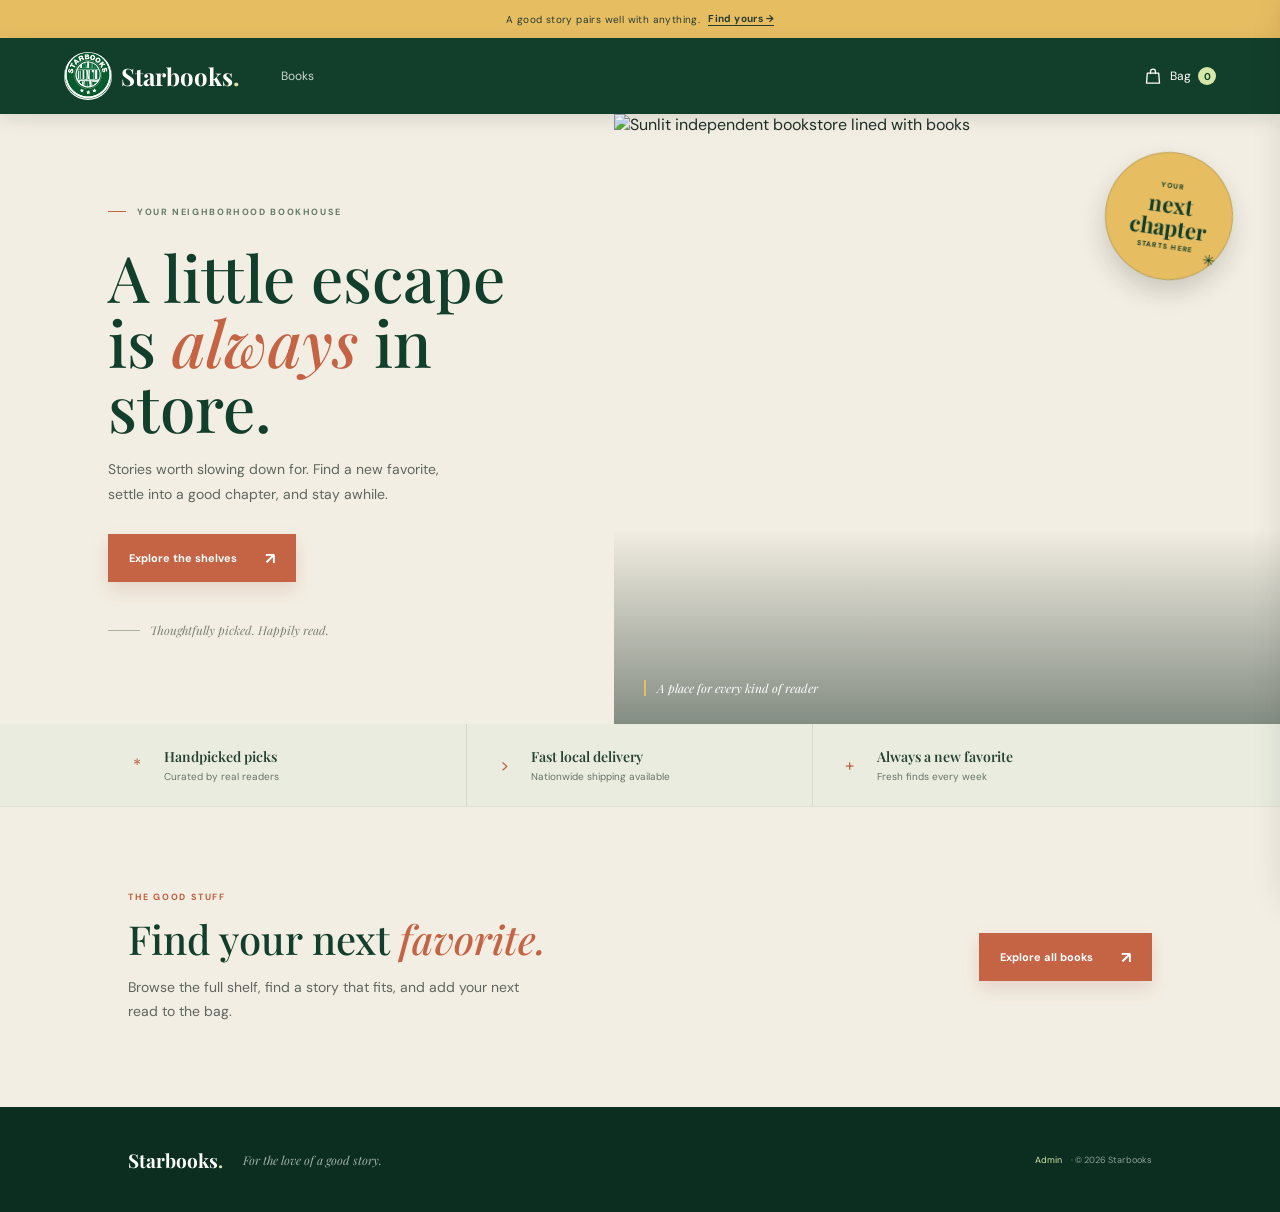
==== commit b6618859: "Add secure Starbooks product admin" ====
--- a/index.html
+++ b/index.html
@@ -1,121 +1,102 @@
-<!doctype html>
-<html lang="en">
-  <head>
-    <meta charset="UTF-8" />
-    <meta name="viewport" content="width=device-width, initial-scale=1.0" />
-    <meta name="theme-color" content="#123f2b" />
-    <meta name="description" content="Find your next favorite at Starbooks, your neighborhood bookhouse." />
-    <title>Starbooks — Your next favorite is waiting</title>
-    <link rel="preconnect" href="https://fonts.googleapis.com" />
-    <link rel="preconnect" href="https://fonts.gstatic.com" crossorigin />
-    <link href="https://fonts.googleapis.com/css2?family=DM+Sans:wght@400;500;600;700&family=Playfair+Display:wght@500;600;700&display=swap" rel="stylesheet" />
-    <link rel="stylesheet" href="styles.css?v=8" />
-    <script src="backend-config.js"></script>
-    <script src="app.js?v=15" defer></script>
-  </head>
-  <body>
-    <div class="announcement">A good story pairs well with anything. <a href="#books">Find yours <span aria-hidden="true">→</span></a></div>
-    <header class="site-header">
-      <a class="brand" href="#top" aria-label="Starbooks home">
-        <img class="brand-logo" src="logo.jpg" alt="" />
-        <span class="brand-name">Starbooks<span class="brand-period">.</span></span>
-      </a>
-      <nav class="main-nav" aria-label="Main navigation">
-        <a href="#books">Books</a>
-        <a href="#staff-picks">Staff picks</a>
-        <a href="#about">Our bookhouse</a>
-      </nav>
-      <div class="header-actions">
-        <label class="search-box">
-          <svg viewBox="0 0 24 24" aria-hidden="true"><circle cx="10.8" cy="10.8" r="6.8"/><path d="m16 16 4.2 4.2"/></svg>
-          <input id="search" type="search" placeholder="Find a book" aria-label="Search books" />
-        </label>
-        <button class="bag-button" id="open-cart" type="button" aria-label="Open shopping bag, 0 items">
-          <svg viewBox="0 0 24 24" aria-hidden="true"><path d="M5.2 8.5h13.6l1 12H4.2l1-12Z"/><path d="M9 9V6.8a3 3 0 0 1 6 0V9"/></svg>
-          <span>Bag</span><span class="bag-count" id="bag-count">0</span>
-        </button>
-        <button class="menu-toggle icon-button" id="menu-toggle" type="button" aria-label="Open menu" aria-expanded="false">
-          <svg viewBox="0 0 24 24" aria-hidden="true"><path d="M4 7h16M4 12h16M4 17h16"/></svg>
-        </button>
-      </div>
-      <div class="mobile-menu" id="mobile-menu">
-        <a href="#books">Books</a><a href="#staff-picks">Staff picks</a><a href="#about">Our bookhouse</a>
-      </div>
-    </header>
-
-    <main id="top">
-      <section class="hero" aria-labelledby="hero-title">
-        <div class="hero-copy">
-          <p class="eyebrow"><span></span> YOUR NEIGHBORHOOD BOOKHOUSE</p>
-          <h1 id="hero-title">A little escape<br />is <em>always</em> in store.</h1>
-          <p class="hero-description">Stories worth slowing down for. Find a new favorite, settle into a good chapter, and stay awhile.</p>
-          <a class="primary-button" href="#books">Explore the shelves <span aria-hidden="true">↗</span></a>
-          <div class="hero-note"><span class="note-rule"></span><span>Thoughtfully picked. Happily read.</span></div>
-        </div>
-        <div class="hero-image-wrap">
-          <img class="hero-image" src="https://images.unsplash.com/photo-1507842217343-583bb7270b66?auto=format&fit=crop&w=1500&q=85" alt="Sunlit independent bookstore lined with books" />
-          <div class="hero-sticker"><span>YOUR</span><strong>next<br />chapter</strong><span>STARTS HERE</span><i aria-hidden="true">✳</i></div>
-          <span class="image-caption">A place for every kind of reader</span>
-        </div>
-      </section>
-
-      <section class="shop-highlights" aria-label="Bookhouse highlights">
-        <div class="highlight-item">
-          <span class="highlight-icon" aria-hidden="true">*</span>
-          <div><strong>Handpicked picks</strong><small>Curated by real readers</small></div>
-        </div>
-        <div class="highlight-item">
-          <span class="highlight-icon" aria-hidden="true">&gt;</span>
-          <div><strong>Fast local delivery</strong><small>Nationwide shipping available</small></div>
-        </div>
-        <div class="highlight-item">
-          <span class="highlight-icon" aria-hidden="true">+</span>
-          <div><strong>Always a new favorite</strong><small>Fresh finds every week</small></div>
-        </div>
-      </section>
-
-      <section class="shelf-section" id="books" aria-labelledby="shelf-heading">
-        <div class="section-heading">
-          <div><p class="eyebrow green-eyebrow">THE GOOD STUFF</p><h2 id="shelf-heading">Find your next <em>favorite.</em></h2></div>
-          <a class="text-link" href="#book-grid">Browse all books <span aria-hidden="true">→</span></a>
-        </div>
-        <div class="filter-row" role="group" aria-label="Filter books by genre">
-          <button class="filter-chip active" data-category="All" type="button" aria-pressed="true">All books</button>
-          <button class="filter-chip" data-category="Fiction" type="button" aria-pressed="false">Fiction</button>
-          <button class="filter-chip" data-category="Nonfiction" type="button" aria-pressed="false">Nonfiction</button>
-          <button class="filter-chip" data-category="Fantasy" type="button" aria-pressed="false">Fantasy</button>
-          <button class="filter-chip" data-category="Staff picks" type="button" aria-pressed="false">Staff picks <span class="sparkle" aria-hidden="true">✳</span></button>
-        </div>
-        <div class="book-grid" id="book-grid" aria-live="polite" aria-busy="true"></div>
-        <p class="empty-state" id="empty-state">Loading books...</p>
-      </section>
-
-      <section class="staff-banner" id="staff-picks">
-        <div class="banner-mark" aria-hidden="true">✳</div>
-        <div><p class="eyebrow">A NOTE FROM OUR BOOKSELLERS</p><h2>Good books. Good company.<br /><em>That’s the whole thing.</em></h2></div>
-        <a class="light-button" href="#books">Meet this month’s picks <span aria-hidden="true">→</span></a>
-      </section>
-
-      <section class="about-strip" id="about"><span class="about-icon" aria-hidden="true">✦</span><p>Independent in spirit. Open to everyone. <strong>Come on in.</strong></p><a href="#top" aria-label="Back to top">Back to top ↑</a></section>
-    </main>
-
-    <footer class="site-footer"><a class="footer-brand" href="#top">Starbooks<span>.</span></a><p>For the love of a good story.</p><small>© 2026 Starbooks Bookhouse</small></footer>
-
-    <div class="scrim" id="scrim" hidden></div>
-    <aside class="cart-drawer" id="cart-drawer" aria-labelledby="cart-title" aria-modal="true" role="dialog" aria-hidden="true" inert>
-      <div class="cart-header"><div><p class="eyebrow green-eyebrow">YOUR LITTLE STACK</p><h2 id="cart-title">Your bag <span id="cart-item-count">(0)</span></h2></div><button class="icon-button close-cart" id="close-cart" type="button" aria-label="Close bag"><svg viewBox="0 0 24 24" aria-hidden="true"><path d="m6 6 12 12M18 6 6 18"/></svg></button></div>
-      <div class="cart-items" id="cart-items"><p class="cart-empty">Your next favorite is still out there.</p></div>
-      <div class="cart-footer">
-        <div class="subtotal"><span>Subtotal</span><strong id="cart-subtotal">$0.00</strong></div>
-        <button class="checkout-button" id="checkout-button" type="button" disabled>Continue <span aria-hidden="true">→</span></button>
-        <p id="checkout-message" class="checkout-message" role="status" aria-live="polite"></p>
-        <form class="checkout-form" id="checkout-form" hidden>
-          <label class="customer-field">Email for the receipt<input name="customer_email" type="email" autocomplete="email" maxlength="254" required /></label>
-          <label class="form-trap" aria-hidden="true">Leave this field blank<input name="website" tabindex="-1" autocomplete="off" /></label>
-          <button class="checkout-submit" type="submit">Send receipt <span aria-hidden="true">→</span></button>
-        </form>
-      </div>
-    </aside>
-    <div class="toast" id="toast" role="status" aria-live="polite"></div>
-  </body>
+<!doctype html>
+<html lang="en">
+  <head>
+    <meta charset="UTF-8" />
+    <meta name="viewport" content="width=device-width, initial-scale=1.0" />
+    <meta name="theme-color" content="#123f2b" />
+    <meta name="description" content="Find your next favorite at Starbooks, your neighborhood bookhouse." />
+    <title>Starbooks — Your next favorite is waiting</title>
+    <link rel="icon" href="logo.jpg?v=1" type="image/jpeg" />
+    <link rel="preconnect" href="https://fonts.googleapis.com" />
+    <link rel="preconnect" href="https://fonts.gstatic.com" crossorigin />
+    <link href="https://fonts.googleapis.com/css2?family=DM+Sans:wght@400;500;600;700&family=Playfair+Display:wght@500;600;700&display=swap" rel="stylesheet" />
+    <link rel="stylesheet" href="styles.css?v=13" />
+    <script src="backend-config.js"></script>
+    <script src="app.js?v=15" defer></script>
+  </head>
+  <body>
+    <div class="announcement">A good story pairs well with anything. <a href="books.html#books">Find yours <span aria-hidden="true">→</span></a></div>
+    <header class="site-header">
+      <a class="brand" href="#top" aria-label="Starbooks home">
+        <img class="brand-logo" src="logo.jpg" alt="" />
+        <span class="brand-name">Starbooks<span class="brand-period">.</span></span>
+      </a>
+      <nav class="main-nav" aria-label="Main navigation">
+        <a href="books.html#books">Books</a>
+      </nav>
+      <div class="header-actions">
+            <button class="bag-button" id="open-cart" type="button" aria-label="Open shopping bag, 0 items">
+          <svg viewBox="0 0 24 24" aria-hidden="true"><path d="M5.2 8.5h13.6l1 12H4.2l1-12Z"/><path d="M9 9V6.8a3 3 0 0 1 6 0V9"/></svg>
+          <span>Bag</span><span class="bag-count" id="bag-count">0</span>
+        </button>
+        <button class="menu-toggle icon-button" id="menu-toggle" type="button" aria-label="Open menu" aria-expanded="false">
+          <svg viewBox="0 0 24 24" aria-hidden="true"><path d="M4 7h16M4 12h16M4 17h16"/></svg>
+        </button>
+      </div>
+      <div class="mobile-menu" id="mobile-menu">
+        <a href="books.html#books">Books</a>
+      </div>
+    </header>
+
+    <main id="top">
+      <section class="hero" aria-labelledby="hero-title">
+        <div class="hero-copy">
+          <p class="eyebrow"><span></span> YOUR NEIGHBORHOOD BOOKHOUSE</p>
+          <h1 id="hero-title">A little escape<br />is <em>always</em> in store.</h1>
+          <p class="hero-description">Stories worth slowing down for. Find a new favorite, settle into a good chapter, and stay awhile.</p>
+          <a class="primary-button" href="books.html#books">Explore the shelves <span aria-hidden="true">↗</span></a>
+          <div class="hero-note"><span class="note-rule"></span><span>Thoughtfully picked. Happily read.</span></div>
+        </div>
+        <div class="hero-image-wrap">
+          <img class="hero-image" src="https://images.unsplash.com/photo-1507842217343-583bb7270b66?auto=format&fit=crop&w=1500&q=85" alt="Sunlit independent bookstore lined with books" />
+          <div class="hero-sticker"><span>YOUR</span><strong>next<br />chapter</strong><span>STARTS HERE</span><i aria-hidden="true">✳</i></div>
+          <span class="image-caption">A place for every kind of reader</span>
+        </div>
+      </section>
+
+      <section class="shop-highlights" aria-label="Bookhouse highlights">
+        <div class="highlight-item">
+          <span class="highlight-icon" aria-hidden="true">*</span>
+          <div><strong>Handpicked picks</strong><small>Curated by real readers</small></div>
+        </div>
+        <div class="highlight-item">
+          <span class="highlight-icon" aria-hidden="true">&gt;</span>
+          <div><strong>Fast local delivery</strong><small>Nationwide shipping available</small></div>
+        </div>
+        <div class="highlight-item">
+          <span class="highlight-icon" aria-hidden="true">+</span>
+          <div><strong>Always a new favorite</strong><small>Fresh finds every week</small></div>
+        </div>
+      </section>
+
+      <section class="catalog-invitation" id="books" aria-labelledby="catalog-invitation-title">
+        <div class="catalog-invitation-copy">
+          <p class="eyebrow green-eyebrow">THE GOOD STUFF</p>
+          <h2 id="catalog-invitation-title">Find your next <em>favorite.</em></h2>
+          <p>Browse the full shelf, find a story that fits, and add your next read to the bag.</p>
+        </div>
+        <a class="primary-button" href="books.html#books">Explore all books <span aria-hidden="true">↗</span></a>
+      </section>
+
+    </main>
+
+    <footer class="site-footer"><a class="footer-brand" href="#top">Starbooks<span>.</span></a><p>For the love of a good story.</p><small><a href="admin.html">Admin</a> · © 2026 Starbooks</small></footer>
+
+    <div class="scrim" id="scrim" hidden></div>
+    <aside class="cart-drawer" id="cart-drawer" aria-labelledby="cart-title" aria-modal="true" role="dialog" aria-hidden="true" inert>
+      <div class="cart-header"><div><p class="eyebrow green-eyebrow">YOUR LITTLE STACK</p><h2 id="cart-title">Your bag <span id="cart-item-count">(0)</span></h2></div><button class="icon-button close-cart" id="close-cart" type="button" aria-label="Close bag"><svg viewBox="0 0 24 24" aria-hidden="true"><path d="m6 6 12 12M18 6 6 18"/></svg></button></div>
+      <div class="cart-items" id="cart-items"><p class="cart-empty">Your next favorite is still out there.</p></div>
+      <div class="cart-footer">
+        <div class="subtotal"><span id="cart-subtotal-label">Subtotal</span><strong id="cart-subtotal">₱0.00</strong></div>
+        <button class="checkout-button" id="checkout-button" type="button" disabled>Continue <span aria-hidden="true">→</span></button>
+        <p id="checkout-message" class="checkout-message" role="status" aria-live="polite"></p>
+        <form class="checkout-form" id="checkout-form" hidden>
+          <label class="customer-field">Email for the receipt<input name="customer_email" type="email" autocomplete="email" maxlength="254" required /></label>
+          <label class="form-trap" aria-hidden="true">Leave this field blank<input name="website" tabindex="-1" autocomplete="off" /></label>
+          <button class="checkout-submit" type="submit">Send receipt <span aria-hidden="true">→</span></button>
+        </form>
+      </div>
+    </aside>
+    <div class="toast" id="toast" role="status" aria-live="polite"></div>
+  </body>
 </html>
--- a/styles.css
+++ b/styles.css
@@ -1,312 +1,365 @@
-:root {
-  color-scheme: light;
-  --forest: #123f2b;
-  --forest-dark: #0b2e20;
-  --leaf: #d5e6a8;
-  --cream: #f5f1e7;
-  --paper: #fbfaf6;
-  --ink: #1f3028;
-  --muted: #747b72;
-  --line: #e6e1d6;
-  --serif: "Playfair Display", Georgia, serif;
-  --sans: "DM Sans", "Helvetica Neue", sans-serif;
-}
-
-* { box-sizing: border-box; }
-html { scroll-behavior: smooth; }
-body { margin: 0; background: var(--paper); color: var(--ink); font-family: var(--sans); -webkit-font-smoothing: antialiased; }
-button, input { font: inherit; }
-button, a { -webkit-tap-highlight-color: transparent; }
-a { color: inherit; text-decoration: none; }
-button { color: inherit; }
-.announcement { min-height: 34px; display: flex; justify-content: center; align-items: center; gap: 8px; padding: 6px 16px; background: var(--leaf); color: var(--forest-dark); font-size: 11px; letter-spacing: .04em; }
-.announcement a { font-weight: 700; border-bottom: 1px solid currentColor; }
-.site-header { height: 78px; padding: 0 max(5.2vw, 28px); display: flex; align-items: center; gap: 42px; background: var(--forest); color: #fffdf7; position: relative; z-index: 5; }
-.brand { display: inline-flex; align-items: center; gap: 9px; flex-shrink: 0; }
-.brand-logo { width: 52px; height: 52px; display: block; border-radius: 50%; background: white; object-fit: cover; }
-.brand-name,.footer-brand { font-family: var(--serif); font-size: 24px; font-weight: 700; letter-spacing: 0; }
-.brand-period,.footer-brand span { color: var(--leaf); }
-.main-nav { display: flex; align-items: center; gap: 30px; margin-right: auto; }
-.main-nav a { color: rgba(255,255,255,.78); font-size: 12px; transition: color .2s; }
-.main-nav a:hover { color: var(--leaf); }
-.header-actions { display: flex; align-items: center; gap: 18px; }
-.search-box { width: 190px; height: 36px; display: flex; align-items: center; gap: 8px; border-bottom: 1px solid rgba(255,255,255,.4); }
-.search-box svg,.icon-button svg,.bag-button svg { width: 20px; height: 20px; fill: none; stroke: currentColor; stroke-width: 1.6; stroke-linecap: round; stroke-linejoin: round; flex: 0 0 auto; }
-.search-box input { width: 100%; min-width: 0; border: 0; outline: 0; background: transparent; color: white; font-size: 12px; }
-.search-box input::placeholder { color: rgba(255,255,255,.66); }
-.icon-button { display: inline-flex; justify-content: center; align-items: center; background: none; border: 0; color: inherit; cursor: pointer; }
-.icon-button { width: 36px; height: 36px; }
-.bag-button { display: inline-flex; min-height: 36px; align-items: center; gap: 7px; padding: 0; border: 0; background: none; color: inherit; font-size: 12px; cursor: pointer; }
-.bag-count { display: grid; min-width: 18px; height: 18px; place-items: center; padding: 0 4px; border-radius: 50%; background: var(--leaf); color: var(--forest); font-size: 10px; font-weight: 700; }
-.menu-toggle,.mobile-menu { display: none; }
-.hero { min-height: 530px; display: grid; grid-template-columns: .93fr 1.07fr; background: var(--cream); overflow: hidden; }
-.hero-copy { align-self: center; padding: 68px 6vw 64px 10.2vw; position: relative; z-index: 1; }
-.eyebrow { margin: 0; color: rgba(255,255,255,.76); font-size: 9px; font-weight: 700; letter-spacing: .18em; }
-.hero-copy .eyebrow { color: #72836f; }
-.eyebrow span { display: inline-block; width: 18px; height: 1px; margin: 0 8px 3px 0; background: var(--leaf); }
-.hero h1 { margin: 24px 0 16px; color: var(--forest); font-family: var(--serif); font-size: clamp(46px, 5vw, 69px); font-weight: 500; line-height: 1.06; letter-spacing: 0; }
-h1 em,h2 em { color: #6d8565; font-weight: 500; }
-.hero-description { max-width: 380px; margin: 0 0 28px; color: #5e665f; font-size: 13px; line-height: 1.8; }
-.primary-button,.light-button,.checkout-button { display: inline-flex; align-items: center; justify-content: space-between; gap: 28px; border: 0; cursor: pointer; font-size: 11px; font-weight: 700; }
-.primary-button { min-height: 44px; padding: 0 18px; background: var(--forest); color: white; transition: background .2s, transform .2s; }
-.primary-button:hover,.checkout-button:hover:not(:disabled) { background: #245b3f; transform: translateY(-1px); }
-.primary-button span,.light-button span,.checkout-button span { font-size: 16px; }
-.hero-note { display: flex; align-items: center; gap: 10px; margin-top: 52px; color: #7b8078; font-family: var(--serif); font-size: 12px; font-style: italic; }
-.note-rule { width: 32px; height: 1px; background: #abb49e; }
-.hero-image-wrap { min-height: 530px; position: relative; overflow: hidden; }
-.hero-image { width: 100%; height: 100%; position: absolute; inset: 0; object-fit: cover; object-position: center 53%; }
-.hero-image-wrap::after { content: ""; position: absolute; inset: 0; background: linear-gradient(90deg, rgba(18,63,43,.12), transparent 32%), linear-gradient(0deg, rgba(15,42,28,.24), transparent 38%); pointer-events: none; }
-.hero-sticker { width: 122px; height: 122px; position: absolute; z-index: 1; top: 45px; right: 8%; display: flex; flex-direction: column; justify-content: center; align-items: center; border: 1px solid rgba(18,63,43,.38); border-radius: 50%; background: var(--leaf); color: var(--forest); transform: rotate(8deg); }
-.hero-sticker span { font-size: 7px; font-weight: 700; letter-spacing: .18em; }
-.hero-sticker strong { margin: 3px 0; font-family: var(--serif); font-size: 22px; line-height: 1.03; text-align: center; }
-.hero-sticker i { position: absolute; right: 11px; bottom: 14px; font-size: 15px; font-style: normal; }
-.image-caption { position: absolute; z-index: 1; bottom: 22px; left: 26px; color: white; font-family: var(--serif); font-size: 12px; font-style: italic; }
-.shelf-section { padding: 80px 9.8vw 88px; background: var(--paper); }
-.section-heading { display: flex; align-items: end; justify-content: space-between; gap: 20px; }
-.green-eyebrow { color: #72836f; }
-.section-heading h2,.staff-banner h2 { margin: 10px 0 0; color: var(--forest); font-family: var(--serif); font-size: 37px; font-weight: 500; line-height: 1.2; }
-.text-link { padding-bottom: 5px; color: var(--forest); border-bottom: 1px solid #aebbaa; font-size: 11px; font-weight: 700; }
-.text-link span { padding-left: 8px; font-size: 15px; }
-.filter-row { display: flex; gap: 8px; margin: 29px 0 25px; overflow-x: auto; scrollbar-width: none; }
-.filter-row::-webkit-scrollbar { display: none; }
-.filter-chip { min-height: 34px; padding: 0 15px; flex: 0 0 auto; border: 1px solid #dddcd1; background: transparent; color: #5f675f; font-size: 10px; cursor: pointer; transition: all .2s; }
-.filter-chip:hover { border-color: var(--forest); color: var(--forest); }
-.filter-chip.active { border-color: var(--forest); background: var(--forest); color: white; }
-.sparkle { padding-left: 3px; color: #c7d98a; }
-.book-grid { display: grid; grid-template-columns: repeat(4,minmax(0,1fr)); gap: 24px; }
-.book-card { min-width: 0; animation: arrive .45s both; }
-@keyframes arrive { from { opacity: 0; transform: translateY(8px); } to { opacity: 1; transform: translateY(0); } }
-.book-art { height: 275px; display: grid; place-items: center; position: relative; overflow: hidden; background: #e7e4da; }
-.cover-blue { background: #dce6e0; }.cover-coral { background: #efe2d8; }.cover-yellow { background: #e8e7d6; }.cover-teal { background: #d9e6e4; }
-.book-art img { width: 158px; height: 226px; object-fit: cover; box-shadow: 5px 9px 18px rgba(31,48,40,.2); transition: transform .25s, box-shadow .25s; }
-.book-card:hover .book-art img { transform: translateY(-4px) rotate(-1deg); box-shadow: 7px 13px 21px rgba(31,48,40,.24); }
-.pick-label { position: absolute; top: 12px; left: 12px; padding: 6px 8px; background: var(--leaf); color: var(--forest); font-size: 8px; font-weight: 700; letter-spacing: .1em; }
-.quick-add { width: 34px; height: 34px; position: absolute; right: 12px; bottom: 12px; display: grid; place-items: center; border: 0; border-radius: 50%; background: var(--forest); color: white; font-size: 22px; font-weight: 300; line-height: 1; cursor: pointer; transition: transform .2s, background .2s; }
-.quick-add:hover { background: #2a6647; transform: rotate(90deg); }
-.book-info { display: flex; align-items: start; justify-content: space-between; gap: 8px; margin-top: 13px; }
-.book-info h3 { max-width: 210px; margin: 0; font-family: var(--serif); font-size: 14px; font-weight: 600; line-height: 1.35; }
-.book-info p { margin: 5px 0 0; color: var(--muted); font-size: 10px; }
-.price { flex: 0 0 auto; padding-top: 2px; color: var(--forest); font-size: 11px; font-weight: 700; }
-.book-genre { display: block; margin-top: 12px; color: #899084; font-size: 8px; font-weight: 700; letter-spacing: .14em; }
-.empty-state { padding: 45px 0; color: var(--muted); font-family: var(--serif); text-align: center; }
-.staff-banner { min-height: 215px; padding: 45px 10vw; display: flex; align-items: center; gap: 34px; background: var(--forest); color: white; }
-.banner-mark { color: var(--leaf); font-size: 48px; line-height: 1; }
-.staff-banner .eyebrow { color: #c4d1bd; }
-.staff-banner h2 { margin-top: 12px; color: white; font-size: 29px; }
-.staff-banner h2 em { color: var(--leaf); }
-.light-button { min-height: 42px; margin-left: auto; padding: 0 16px; border: 1px solid rgba(255,255,255,.52); background: transparent; color: white; transition: background .2s; }
-.light-button:hover { background: rgba(255,255,255,.1); }
-.about-strip { min-height: 80px; padding: 18px 10vw; display: flex; align-items: center; gap: 14px; background: #e9eddf; }
-.about-icon { color: #789361; font-size: 22px; }
-.about-strip p { margin: 0; color: #4b574d; font-family: var(--serif); font-size: 14px; }
-.about-strip strong { color: var(--forest); }
-.about-strip a { margin-left: auto; color: var(--forest); font-size: 10px; font-weight: 700; }
-.site-footer { min-height: 105px; padding: 24px 10vw; display: flex; align-items: center; gap: 20px; background: var(--forest-dark); color: white; }
-.footer-brand { font-size: 19px; }
-.site-footer p { margin: 0; color: rgba(255,255,255,.62); font-family: var(--serif); font-size: 12px; font-style: italic; }
-.site-footer small { margin-left: auto; color: rgba(255,255,255,.55); font-size: 9px; }
-.scrim { position: fixed; inset: 0; z-index: 10; background: rgba(11,30,20,.48); }
-.cart-drawer { width: min(420px,100%); height: 100dvh; position: fixed; z-index: 11; top: 0; right: 0; display: flex; flex-direction: column; padding: 28px; background: var(--paper); box-shadow: -12px 0 35px rgba(0,0,0,.16); transform: translateX(105%); transition: transform .28s ease; }
-.cart-drawer.open { transform: translateX(0); }
-.cart-header { display: flex; align-items: center; justify-content: space-between; padding-bottom: 20px; border-bottom: 1px solid var(--line); }
-.cart-header h2 { margin: 8px 0 0; color: var(--forest); font-family: var(--serif); font-size: 28px; font-weight: 500; }
-.cart-header h2 span { color: #8a9187; font-family: var(--sans); font-size: 12px; }
-.close-cart { color: var(--forest); }
-.cart-items { flex: 1; overflow: auto; }
-.cart-empty { margin-top: 34px; color: var(--muted); font-family: var(--serif); font-size: 16px; }
-.cart-line { display: grid; grid-template-columns: 55px 1fr auto; gap: 13px; align-items: center; padding: 17px 0; border-bottom: 1px solid var(--line); }
-.cart-line img { width: 55px; height: 76px; object-fit: cover; background: #e5e3d9; }
-.cart-line h3 { margin: 0; color: var(--forest); font-family: var(--serif); font-size: 13px; }
-.cart-line p { margin: 4px 0; color: var(--muted); font-size: 10px; }
-.quantity-controls { display: inline-flex; align-items: center; gap: 9px; margin-top: 5px; }
-.quantity-controls button { width: 22px; height: 22px; border: 1px solid var(--line); background: transparent; cursor: pointer; }
-.quantity-controls span { min-width: 12px; text-align: center; font-size: 10px; }
-.cart-line-price { align-self: start; color: var(--forest); font-size: 11px; font-weight: 700; }
-.cart-footer { padding-top: 18px; border-top: 1px solid var(--line); }
-.subtotal { display: flex; justify-content: space-between; margin-bottom: 17px; color: var(--forest); font-size: 13px; }
-.checkout-button { width: 100%; min-height: 47px; padding: 0 17px; background: var(--forest); color: white; transition: .2s; }
-.checkout-button[hidden] { display: none; }
-.checkout-button:disabled { background: #afb7aa; cursor: not-allowed; }
-.cart-footer > p { margin: 10px 0 0; color: var(--muted); font-size: 9px; text-align: center; }
-.checkout-message { color: var(--forest); font-size: 11px; line-height: 1.5; text-align: left !important; }
-.checkout-form { display: grid; gap: 11px; padding: 13px 0 4px; }
-.checkout-form[hidden] { display: none; }
-.customer-field { display: grid; gap: 6px; color: #526052; font-size: 10px; font-weight: 600; }
-.customer-field input { width: 100%; min-height: 40px; padding: 0 10px; border: 1px solid #d9ded3; background: #fff; color: var(--ink); font-size: 12px; outline-color: #6d8565; }
-.order-captcha { min-height: 65px; }
-.form-trap { position: absolute; width: 1px; height: 1px; overflow: hidden; clip: rect(0,0,0,0); white-space: nowrap; }
-.checkout-submit { width: 100%; min-height: 44px; display: inline-flex; align-items: center; justify-content: space-between; padding: 0 15px; border: 0; background: #d5e6a8; color: var(--forest); font-size: 11px; font-weight: 700; cursor: pointer; }
-.checkout-submit:disabled { opacity: .65; cursor: wait; }
-.toast { position: fixed; z-index: 99999; right: 24px; top: 24px; bottom: auto; max-width: 380px; padding: 14px 20px; background: var(--forest-dark); color: white; font-size: 12px; font-weight: 600; border-radius: 8px; box-shadow: 0 12px 30px rgba(0,0,0,0.25); border-left: 4px solid #d5e6a8; opacity: 0; pointer-events: none; transform: translateY(-12px); transition: all .25s cubic-bezier(0.16, 1, 0.3, 1); display: flex; align-items: center; gap: 10px; }
-.toast.visible { opacity: 1; transform: translateY(0); pointer-events: auto; }
-.order-success-card { text-align: center; padding: 36px 16px; display: flex; flex-direction: column; align-items: center; }
-.order-success-icon { width: 54px; height: 54px; background: #edf5e8; color: var(--forest-dark); border-radius: 50%; display: flex; align-items: center; justify-content: center; font-size: 24px; margin-bottom: 16px; font-weight: 700; box-shadow: 0 2px 8px rgba(18,63,43,.12); }
-.order-success-card h3 { font-family: var(--font-display); font-size: 24px; color: var(--forest-dark); margin: 0 0 8px; }
-.order-success-ref { display: inline-block; background: #f0f4ec; color: var(--forest); padding: 4px 12px; border-radius: 6px; font-size: 12px; font-weight: 700; margin-bottom: 14px; letter-spacing: .5px; }
-.order-success-desc { color: #55665b; font-size: 13px; line-height: 1.5; margin: 0 0 22px; max-width: 280px; }
-.order-success-btn { width: 100%; max-width: 220px; min-height: 42px; background: var(--forest-dark); color: white; border: 0; border-radius: 6px; font-weight: 700; font-size: 12px; cursor: pointer; transition: background .2s; }
-.order-success-btn:hover { background: var(--forest); }
-body.cart-open { overflow: hidden; }
-@media (max-width: 900px) {
-  .site-header { gap: 24px; padding-inline: 4vw; }
-  .main-nav { gap: 16px; }
-  .search-box { width: 145px; }
-  .hero-copy { padding-left: 7vw; }
-  .hero h1 { font-size: 52px; }
-  .shelf-section { padding-inline: 6vw; }
-  .book-grid { gap: 14px; }
-  .book-art { height: 235px; }
-  .book-art img { width: 135px; height: 198px; }
-}
-@media (max-width: 680px) {
-  .announcement { font-size: 10px; }
-  .site-header { height: 66px; padding-inline: 19px; gap: 12px; }
-  .brand-logo { width: 46px; height: 46px; }
-  .brand-name { font-size: 21px; }
-  .main-nav { display: none; }
-  .header-actions { gap: 10px; margin-left: auto; }
-  .bag-button { gap: 4px; }
-  .search-box { width: 34px; height: 36px; border: 0; justify-content: center; }
-  .search-box input { width: 0; padding: 0; opacity: 0; transition: width .2s, opacity .2s; }
-  .search-box:focus-within { width: 154px; border-bottom: 1px solid rgba(255,255,255,.5); }
-  .search-box:focus-within input { width: 120px; opacity: 1; }
-  .menu-toggle { display: inline-flex; }
-  .mobile-menu { position: absolute; top: 66px; left: 0; right: 0; display: none; flex-direction: column; padding: 8px 20px 14px; background: var(--forest); border-top: 1px solid rgba(255,255,255,.16); }
-  .mobile-menu.open { display: flex; }
-  .mobile-menu a { padding: 11px 0; color: white; font-size: 12px; border-bottom: 1px solid rgba(255,255,255,.12); }
-  .hero { grid-template-columns: 1fr; }
-  .hero-copy { padding: 49px 25px 35px; }
-  .hero h1 { margin-top: 18px; font-size: clamp(45px, 11vw, 61px); }
-  .hero-description { max-width: 330px; }
-  .hero-note { margin-top: 28px; }
-  .hero-image-wrap { min-height: 310px; }
-  .hero-sticker { width: 95px; height: 95px; top: 18px; right: 7%; }
-  .hero-sticker strong { font-size: 18px; }
-  .hero-sticker span { font-size: 6px; }
-  .shelf-section { padding: 55px 20px 62px; }
-  .section-heading { align-items: start; flex-direction: column; gap: 14px; }
-  .section-heading h2 { font-size: 32px; }
-  .filter-row { margin-top: 22px; }
-  .book-grid { grid-template-columns: repeat(2,minmax(0,1fr)); gap: 25px 13px; }
-  .book-art { height: clamp(185px, 58vw, 245px); }
-  .book-art img { width: min(65%, 145px); height: 82%; }
-  .book-info { gap: 4px; }
-  .book-info h3 { font-size: 12px; }
-  .price { font-size: 10px; }
-  .staff-banner { padding: 33px 23px; gap: 17px; flex-wrap: wrap; }
-  .banner-mark { font-size: 34px; }
-  .staff-banner h2 { font-size: 24px; }
-  .light-button { margin: 0 0 0 51px; }
-  .about-strip { padding: 17px 20px; gap: 9px; }
-  .about-strip p { font-size: 12px; }
-  .site-footer { padding: 20px; gap: 12px; flex-wrap: wrap; }
-  .site-footer p { font-size: 10px; }
-  .site-footer small { width: 100%; margin-left: 0; }
-  .cart-drawer { padding: 22px; }
-}
-.announcement { min-height: 38px; background: #e7bd62; color: #263c30; font-size: 10px; }
-.site-header { height: 76px; position: sticky; top: 0; z-index: 20; padding-inline: max(5vw, 26px); box-shadow: 0 5px 18px rgba(11, 46, 32, .12); }
-.brand-logo { width: 48px; height: 48px; }
-.main-nav { gap: 34px; }
-.main-nav a { font-size: 12px; }
-.main-nav a:hover { color: #f2c86d; }
-.search-box { width: 176px; }
-.hero { min-height: 610px; grid-template-columns: minmax(0, .96fr) minmax(0, 1.04fr); background: #f3eee3; }
-.hero-copy { padding: 64px 44px 58px clamp(34px, 8.4vw, 124px); }
-.hero-copy .eyebrow { color: #657b68; }
-.hero-copy .eyebrow span { background: #c46445; }
-.hero h1 { max-width: 510px; margin: 26px 0 18px; font-size: 64px; line-height: 1.02; }
-h1 em, h2 em { color: #c46445; }
-.hero-description { max-width: 370px; font-size: 14px; line-height: 1.75; }
-.primary-button { min-height: 48px; padding-inline: 21px; background: #c46445; box-shadow: 0 8px 18px rgba(146, 70, 47, .15); }
-.primary-button:hover { background: #a84e35; transform: translateY(-2px); }
-.hero-note { margin-top: 40px; }
-.hero-image-wrap { min-height: 610px; }
-.hero-image { transition: transform .6s ease; }
-.hero-image-wrap:hover .hero-image { transform: scale(1.025); }
-.hero-image-wrap::after { background: linear-gradient(0deg, rgba(11, 35, 26, .48), transparent 32%); }
-.hero-sticker { top: 38px; right: 7%; width: 128px; height: 128px; border-color: rgba(18, 63, 43, .2); background: #e7bd62; box-shadow: 0 12px 25px rgba(20, 36, 27, .18); }
-.image-caption { bottom: 28px; left: 30px; padding-left: 11px; border-left: 2px solid #e7bd62; }
-.shop-highlights { display: grid; grid-template-columns: repeat(3, minmax(0, 1fr)); padding: 0 9.5vw; background: #e9ecdf; border-bottom: 1px solid #dce0d4; }
-.highlight-item { min-width: 0; display: flex; align-items: center; gap: 12px; padding: 23px 22px; border-right: 1px solid #d3d9ca; }
-.highlight-item:first-child { padding-left: 0; }
-.highlight-item:last-child { border-right: 0; }
-.highlight-icon { width: 30px; height: 30px; display: grid; place-items: center; flex: 0 0 auto; color: #bd5f41; font-size: 17px; }
-.highlight-item strong { display: block; color: #284334; font-family: var(--serif); font-size: 14px; font-weight: 600; }
-.highlight-item small { display: block; margin-top: 4px; color: #69746a; font-size: 10px; }
-.shelf-section { padding: 78px 9.5vw 92px; scroll-margin-top: 76px; }
-.section-heading h2 { font-size: 40px; }
-.green-eyebrow { color: #bd5f41; }
-.text-link { border-color: #bd5f41; }
-.filter-row { margin: 30px 0 27px; }
-.filter-chip { min-height: 36px; border-radius: 2px; }
-.filter-chip.active { border-color: #c46445; background: #c46445; }
-.book-grid { column-gap: 25px; row-gap: 34px; }
-.book-art { height: 300px; border-radius: 2px; }
-.cover-blue { background: #dbe5df; }
-.cover-coral { background: #efdfd2; }
-.cover-yellow { background: #e9e3ca; }
-.cover-teal { background: #d8e5e0; }
-.pick-label { background: #e7bd62; }
-.quick-add { border-radius: 2px; background: #c46445; }
-.quick-add:hover { background: #a84e35; transform: translateY(-2px); }
-.staff-banner { position: relative; min-height: 235px; padding-inline: 10vw; background: #123f2b; }
-.staff-banner::before { content: ""; position: absolute; inset: 0 auto 0 0; width: 8px; background: #e7bd62; }
-.banner-mark { color: #e7bd62; }
-.staff-banner h2 em { color: #e7bd62; }
-.light-button { min-height: 46px; border-color: #e7bd62; color: #f8efdc; }
-.light-button:hover { background: #e7bd62; color: #123f2b; }
-.about-strip { background: #f0e9dc; }
-.about-icon { color: #c46445; }
-.site-footer { background: #0b2e20; }
-.bag-button:focus-visible, .icon-button:focus-visible, .quick-add:focus-visible, .filter-chip:focus-visible, a:focus-visible, input:focus-visible { outline: 2px solid #e7bd62; outline-offset: 3px; }
-@media (max-width: 900px) {
-  .site-header { padding-inline: 4vw; }
-  .main-nav { gap: 18px; }
-  .hero { min-height: 520px; }
-  .hero-copy { padding: 52px 30px 48px 6vw; }
-  .hero h1 { font-size: 52px; }
-  .hero-image-wrap { min-height: 520px; }
-  .shop-highlights { padding-inline: 6vw; }
-  .highlight-item { padding-inline: 14px; }
-  .shelf-section { padding-inline: 6vw; }
-  .book-art { height: 250px; }
-}
-@media (max-width: 680px) {
-  .announcement { min-height: 34px; }
-  .site-header { height: 66px; padding-inline: 17px; }
-  .header-actions { gap: 7px; }
-  .search-box { width: 34px; }
-  .search-box:focus-within { width: 154px; }
-  .bag-button { min-width: 36px; padding-inline: 5px; }
-  .bag-button > span:first-of-type { display: none; }
-  .menu-toggle { width: 34px; }
-  .brand-logo { width: 42px; height: 42px; }
-  .hero { min-height: 0; grid-template-columns: 1fr; }
-  .hero-copy { padding: 46px 22px 34px; }
-  .hero h1 { max-width: 440px; margin: 20px 0 14px; font-size: 44px; line-height: 1.04; }
-  .hero-description { max-width: 350px; font-size: 13px; }
-  .hero-note { margin-top: 26px; }
-  .hero-image-wrap { min-height: 0; height: 330px; }
-  .hero-sticker { top: 20px; width: 102px; height: 102px; }
-  .hero-sticker strong { font-size: 19px; }
-  .shop-highlights { grid-template-columns: 1fr; padding: 7px 22px; }
-  .highlight-item, .highlight-item:first-child { padding: 13px 0; border-right: 0; border-bottom: 1px solid #d3d9ca; }
-  .highlight-item:last-child { border-bottom: 0; }
-  .highlight-item strong { font-size: 13px; }
-  .shelf-section { padding: 52px 20px 62px; scroll-margin-top: 66px; }
-  .section-heading h2 { font-size: 33px; }
-  .book-art { height: clamp(185px, 58vw, 245px); }
-  .staff-banner { padding: 34px 23px; gap: 17px; }
-  .staff-banner h2 { font-size: 24px; }
-}
-@media (max-width: 360px) {
-  .site-header { gap: 8px; padding-inline: 12px; }
-  .brand-logo { width: 38px; height: 38px; }
-  .header-actions { gap: 5px; }
-  .bag-button { min-width: 34px; padding-inline: 3px; }
-  .menu-toggle { width: 32px; }
-}
-@media (prefers-reduced-motion: reduce) {
-  *,*::before,*::after { scroll-behavior: auto !important; animation-duration: .01ms !important; animation-iteration-count: 1 !important; transition-duration: .01ms !important; }
+:root {
+  color-scheme: light;
+  --forest: #123f2b;
+  --forest-dark: #0b2e20;
+  --leaf: #d5e6a8;
+  --cream: #f5f1e7;
+  --paper: #fbfaf6;
+  --ink: #1f3028;
+  --muted: #747b72;
+  --line: #e6e1d6;
+  --serif: "Playfair Display", Georgia, serif;
+  --sans: "DM Sans", "Helvetica Neue", sans-serif;
+}
+
+* { box-sizing: border-box; }
+html { scroll-behavior: smooth; }
+body { margin: 0; background: var(--paper); color: var(--ink); font-family: var(--sans); -webkit-font-smoothing: antialiased; }
+button, input { font: inherit; }
+button, a { -webkit-tap-highlight-color: transparent; }
+a { color: inherit; text-decoration: none; }
+button { color: inherit; }
+.announcement { min-height: 34px; display: flex; justify-content: center; align-items: center; gap: 8px; padding: 6px 16px; background: var(--leaf); color: var(--forest-dark); font-size: 11px; letter-spacing: .04em; }
+.announcement a { font-weight: 700; border-bottom: 1px solid currentColor; }
+.site-header { height: 78px; padding: 0 max(5.2vw, 28px); display: flex; align-items: center; gap: 42px; background: var(--forest); color: #fffdf7; position: relative; z-index: 5; }
+.brand { display: inline-flex; align-items: center; gap: 9px; flex-shrink: 0; }
+.brand-logo { width: 52px; height: 52px; display: block; border-radius: 50%; background: white; object-fit: cover; }
+.brand-name,.footer-brand { font-family: var(--serif); font-size: 24px; font-weight: 700; letter-spacing: 0; }
+.brand-period,.footer-brand span { color: var(--leaf); }
+.main-nav { display: flex; align-items: center; gap: 30px; margin-right: auto; }
+.main-nav a { color: rgba(255,255,255,.78); font-size: 12px; transition: color .2s; }
+.main-nav a:hover { color: var(--leaf); }
+.header-actions { display: flex; align-items: center; gap: 18px; }
+.search-box { width: 190px; height: 36px; display: flex; align-items: center; gap: 8px; border-bottom: 1px solid rgba(255,255,255,.4); }
+.search-box svg,.icon-button svg,.bag-button svg { width: 20px; height: 20px; fill: none; stroke: currentColor; stroke-width: 1.6; stroke-linecap: round; stroke-linejoin: round; flex: 0 0 auto; }
+.search-box input { width: 100%; min-width: 0; border: 0; outline: 0; background: transparent; color: white; font-size: 12px; }
+.search-box input::placeholder { color: rgba(255,255,255,.66); }
+.icon-button { display: inline-flex; justify-content: center; align-items: center; background: none; border: 0; color: inherit; cursor: pointer; }
+.icon-button { width: 36px; height: 36px; }
+.bag-button { display: inline-flex; min-height: 36px; align-items: center; gap: 7px; padding: 0; border: 0; background: none; color: inherit; font-size: 12px; cursor: pointer; }
+.bag-count { display: grid; min-width: 18px; height: 18px; place-items: center; padding: 0 4px; border-radius: 50%; background: var(--leaf); color: var(--forest); font-size: 10px; font-weight: 700; }
+.menu-toggle,.mobile-menu { display: none; }
+.hero { min-height: 530px; display: grid; grid-template-columns: .93fr 1.07fr; background: var(--cream); overflow: hidden; }
+.hero-copy { align-self: center; padding: 68px 6vw 64px 10.2vw; position: relative; z-index: 1; }
+.eyebrow { margin: 0; color: rgba(255,255,255,.76); font-size: 9px; font-weight: 700; letter-spacing: .18em; }
+.hero-copy .eyebrow { color: #72836f; }
+.eyebrow span { display: inline-block; width: 18px; height: 1px; margin: 0 8px 3px 0; background: var(--leaf); }
+.hero h1 { margin: 24px 0 16px; color: var(--forest); font-family: var(--serif); font-size: clamp(46px, 5vw, 69px); font-weight: 500; line-height: 1.06; letter-spacing: 0; }
+h1 em,h2 em { color: #6d8565; font-weight: 500; }
+.hero-description { max-width: 380px; margin: 0 0 28px; color: #5e665f; font-size: 13px; line-height: 1.8; }
+.primary-button,.light-button,.checkout-button { display: inline-flex; align-items: center; justify-content: space-between; gap: 28px; border: 0; cursor: pointer; font-size: 11px; font-weight: 700; }
+.primary-button { min-height: 44px; padding: 0 18px; background: var(--forest); color: white; transition: background .2s, transform .2s; }
+.primary-button:hover,.checkout-button:hover:not(:disabled) { background: #245b3f; transform: translateY(-1px); }
+.primary-button span,.light-button span,.checkout-button span { font-size: 16px; }
+.hero-note { display: flex; align-items: center; gap: 10px; margin-top: 52px; color: #7b8078; font-family: var(--serif); font-size: 12px; font-style: italic; }
+.note-rule { width: 32px; height: 1px; background: #abb49e; }
+.hero-image-wrap { min-height: 530px; position: relative; overflow: hidden; }
+.hero-image { width: 100%; height: 100%; position: absolute; inset: 0; object-fit: cover; object-position: center 53%; }
+.hero-image-wrap::after { content: ""; position: absolute; inset: 0; background: linear-gradient(90deg, rgba(18,63,43,.12), transparent 32%), linear-gradient(0deg, rgba(15,42,28,.24), transparent 38%); pointer-events: none; }
+.hero-sticker { width: 122px; height: 122px; position: absolute; z-index: 1; top: 45px; right: 8%; display: flex; flex-direction: column; justify-content: center; align-items: center; border: 1px solid rgba(18,63,43,.38); border-radius: 50%; background: var(--leaf); color: var(--forest); transform: rotate(8deg); }
+.hero-sticker span { font-size: 7px; font-weight: 700; letter-spacing: .18em; }
+.hero-sticker strong { margin: 3px 0; font-family: var(--serif); font-size: 22px; line-height: 1.03; text-align: center; }
+.hero-sticker i { position: absolute; right: 11px; bottom: 14px; font-size: 15px; font-style: normal; }
+.image-caption { position: absolute; z-index: 1; bottom: 22px; left: 26px; color: white; font-family: var(--serif); font-size: 12px; font-style: italic; }
+.shelf-section { padding: 80px 9.8vw 88px; background: var(--paper); }
+.section-heading { display: flex; align-items: end; justify-content: space-between; gap: 20px; }
+.green-eyebrow { color: #72836f; }
+.section-heading h2,.staff-banner h2 { margin: 10px 0 0; color: var(--forest); font-family: var(--serif); font-size: 37px; font-weight: 500; line-height: 1.2; }
+.text-link { padding-bottom: 5px; color: var(--forest); border-bottom: 1px solid #aebbaa; font-size: 11px; font-weight: 700; }
+.text-link span { padding-left: 8px; font-size: 15px; }
+.filter-row { display: flex; gap: 8px; margin: 29px 0 25px; overflow-x: auto; scrollbar-width: none; }
+.filter-row::-webkit-scrollbar { display: none; }
+.filter-chip { min-height: 34px; padding: 0 15px; flex: 0 0 auto; border: 1px solid #dddcd1; background: transparent; color: #5f675f; font-size: 10px; cursor: pointer; transition: all .2s; }
+.filter-chip:hover { border-color: var(--forest); color: var(--forest); }
+.filter-chip.active { border-color: var(--forest); background: var(--forest); color: white; }
+.sparkle { padding-left: 3px; color: #c7d98a; }
+.book-grid { display: grid; grid-template-columns: repeat(4,minmax(0,1fr)); gap: 24px; }
+.book-card { min-width: 0; animation: arrive .45s both; }
+@keyframes arrive { from { opacity: 0; transform: translateY(8px); } to { opacity: 1; transform: translateY(0); } }
+.book-art { height: 275px; display: grid; place-items: center; position: relative; overflow: hidden; background: #e7e4da; }
+.cover-blue { background: #dce6e0; }.cover-coral { background: #efe2d8; }.cover-yellow { background: #e8e7d6; }.cover-teal { background: #d9e6e4; }
+.book-art img { width: 158px; height: 226px; object-fit: cover; box-shadow: 5px 9px 18px rgba(31,48,40,.2); transition: transform .25s, box-shadow .25s; }
+.book-card:hover .book-art img { transform: translateY(-4px) rotate(-1deg); box-shadow: 7px 13px 21px rgba(31,48,40,.24); }
+.pick-label { display: none; }
+.quick-add { width: 34px; height: 34px; position: absolute; right: 12px; bottom: 12px; display: grid; place-items: center; border: 0; border-radius: 50%; background: var(--forest); color: white; font-size: 22px; font-weight: 300; line-height: 1; cursor: pointer; transition: transform .2s, background .2s; }
+.quick-add:hover { background: #2a6647; transform: rotate(90deg); }
+.book-info { display: flex; align-items: start; justify-content: space-between; gap: 8px; margin-top: 13px; }
+.book-info h3 { max-width: 210px; margin: 0; font-family: var(--serif); font-size: 14px; font-weight: 600; line-height: 1.35; }
+.book-info p { margin: 5px 0 0; color: var(--muted); font-size: 10px; }
+.price { flex: 0 0 auto; padding-top: 2px; color: var(--forest); font-size: 11px; font-weight: 700; }
+.book-genre { display: block; margin-top: 12px; color: #899084; font-size: 8px; font-weight: 700; letter-spacing: .14em; }
+.empty-state { padding: 45px 0; color: var(--muted); font-family: var(--serif); text-align: center; }
+.staff-banner { min-height: 215px; padding: 45px 10vw; display: flex; align-items: center; gap: 34px; background: var(--forest); color: white; }
+.banner-mark { color: var(--leaf); font-size: 48px; line-height: 1; }
+.staff-banner .eyebrow { color: #c4d1bd; }
+.staff-banner h2 { margin-top: 12px; color: white; font-size: 29px; }
+.staff-banner h2 em { color: var(--leaf); }
+.light-button { min-height: 42px; margin-left: auto; padding: 0 16px; border: 1px solid rgba(255,255,255,.52); background: transparent; color: white; transition: background .2s; }
+.light-button:hover { background: rgba(255,255,255,.1); }
+.about-strip { min-height: 80px; padding: 18px 10vw; display: flex; align-items: center; gap: 14px; background: #e9eddf; }
+.about-icon { color: #789361; font-size: 22px; }
+.about-strip p { margin: 0; color: #4b574d; font-family: var(--serif); font-size: 14px; }
+.about-strip strong { color: var(--forest); }
+.about-strip a { margin-left: auto; color: var(--forest); font-size: 10px; font-weight: 700; }
+.site-footer { min-height: 105px; padding: 24px 10vw; display: flex; align-items: center; gap: 20px; background: var(--forest-dark); color: white; }
+.footer-brand { font-size: 19px; }
+.site-footer p { margin: 0; color: rgba(255,255,255,.62); font-family: var(--serif); font-size: 12px; font-style: italic; }
+.site-footer small { margin-left: auto; color: rgba(255,255,255,.55); font-size: 9px; }
+.site-footer small a { margin-right: 7px; color: var(--leaf); }
+.scrim { position: fixed; inset: 0; z-index: 30; background: rgba(11,30,20,.48); }
+.cart-drawer { width: min(420px,100%); height: 100dvh; position: fixed; z-index: 31; top: 0; right: 0; display: flex; flex-direction: column; padding: 28px; background: var(--paper); box-shadow: -12px 0 35px rgba(0,0,0,.16); transform: translateX(105%); transition: transform .28s ease; }
+.cart-drawer.open { transform: translateX(0); }
+.cart-header { display: flex; align-items: center; justify-content: space-between; padding-bottom: 20px; border-bottom: 1px solid var(--line); }
+.cart-header h2 { margin: 8px 0 0; color: var(--forest); font-family: var(--serif); font-size: 28px; font-weight: 500; }
+.cart-header h2 span { color: #8a9187; font-family: var(--sans); font-size: 12px; }
+.close-cart { color: var(--forest); }
+.cart-items { flex: 1; overflow: auto; }
+.cart-empty { margin-top: 34px; color: var(--muted); font-family: var(--serif); font-size: 16px; }
+.cart-line { display: grid; grid-template-columns: 55px 1fr auto; gap: 13px; align-items: center; padding: 17px 0; border-bottom: 1px solid var(--line); }
+.cart-line img { width: 55px; height: 76px; object-fit: cover; background: #e5e3d9; }
+.cart-line h3 { margin: 0; color: var(--forest); font-family: var(--serif); font-size: 13px; }
+.cart-line p { margin: 4px 0; color: var(--muted); font-size: 10px; }
+.quantity-controls { display: inline-flex; align-items: center; gap: 9px; margin-top: 5px; }
+.quantity-controls button { width: 22px; height: 22px; border: 1px solid var(--line); background: transparent; cursor: pointer; }
+.quantity-controls span { min-width: 12px; text-align: center; font-size: 10px; }
+.cart-line-price { align-self: start; color: var(--forest); font-size: 11px; font-weight: 700; }
+.cart-footer { padding-top: 18px; border-top: 1px solid var(--line); }
+.subtotal { display: flex; justify-content: space-between; margin-bottom: 17px; color: var(--forest); font-size: 13px; }
+.checkout-button { width: 100%; min-height: 47px; padding: 0 17px; background: var(--forest); color: white; transition: .2s; }
+.checkout-button[hidden] { display: none; }
+.checkout-button:disabled { background: #afb7aa; cursor: not-allowed; }
+.cart-footer > p { margin: 10px 0 0; color: var(--muted); font-size: 9px; text-align: center; }
+.checkout-message { color: var(--forest); font-size: 11px; line-height: 1.5; text-align: left !important; }
+.checkout-form { display: grid; gap: 11px; padding: 13px 0 4px; }
+.checkout-form[hidden] { display: none; }
+.customer-field { display: grid; gap: 6px; color: #526052; font-size: 10px; font-weight: 600; }
+.customer-field input { width: 100%; min-height: 40px; padding: 0 10px; border: 1px solid #d9ded3; background: #fff; color: var(--ink); font-size: 12px; outline-color: #6d8565; }
+.order-captcha { min-height: 65px; }
+.form-trap { position: absolute; width: 1px; height: 1px; overflow: hidden; clip: rect(0,0,0,0); white-space: nowrap; }
+.checkout-submit { width: 100%; min-height: 44px; display: inline-flex; align-items: center; justify-content: space-between; padding: 0 15px; border: 0; background: #d5e6a8; color: var(--forest); font-size: 11px; font-weight: 700; cursor: pointer; }
+.checkout-submit:disabled { opacity: .65; cursor: wait; }
+.toast { position: fixed; z-index: 99999; right: 24px; top: 24px; bottom: auto; max-width: 380px; padding: 14px 20px; background: var(--forest-dark); color: white; font-size: 12px; font-weight: 600; border-radius: 8px; box-shadow: 0 12px 30px rgba(0,0,0,0.25); border-left: 4px solid #d5e6a8; opacity: 0; pointer-events: none; transform: translateY(-12px); transition: all .25s cubic-bezier(0.16, 1, 0.3, 1); display: flex; align-items: center; gap: 10px; }
+.toast.visible { opacity: 1; transform: translateY(0); pointer-events: auto; }
+.order-success-card { text-align: center; padding: 36px 16px; display: flex; flex-direction: column; align-items: center; }
+.order-success-icon { width: 54px; height: 54px; background: #edf5e8; color: var(--forest-dark); border-radius: 50%; display: flex; align-items: center; justify-content: center; font-size: 24px; margin-bottom: 16px; font-weight: 700; box-shadow: 0 2px 8px rgba(18,63,43,.12); }
+.order-success-card h3 { font-family: var(--font-display); font-size: 24px; color: var(--forest-dark); margin: 0 0 8px; }
+.order-success-ref { display: inline-block; background: #f0f4ec; color: var(--forest); padding: 4px 12px; border-radius: 6px; font-size: 12px; font-weight: 700; margin-bottom: 14px; letter-spacing: .5px; }
+.order-success-desc { color: #55665b; font-size: 13px; line-height: 1.5; margin: 0 0 22px; max-width: 280px; }
+.order-success-total { width: 100%; max-width: 300px; display: grid; gap: 5px; margin: 0 0 16px; padding: 16px; border: 1px solid #dce7d4; border-radius: 10px; background: linear-gradient(135deg, #f3f7ed, #fbfaf6); color: #637064; font-size: 11px; text-align: left; }
+.order-success-total strong { color: var(--forest-dark); font-family: var(--serif); font-size: 30px; font-weight: 600; letter-spacing: -.03em; }
+.order-success-ref { margin-bottom: 20px; }
+.cart-drawer.order-complete .cart-footer { display: none; }
+.order-success-btn { width: 100%; max-width: 220px; min-height: 42px; background: var(--forest-dark); color: white; border: 0; border-radius: 6px; font-weight: 700; font-size: 12px; cursor: pointer; transition: background .2s; }
+.order-success-btn:hover { background: var(--forest); }
+body.cart-open { overflow: hidden; }
+@media (max-width: 900px) {
+  .site-header { gap: 24px; padding-inline: 4vw; }
+  .main-nav { gap: 16px; }
+  .search-box { width: 145px; }
+  .hero-copy { padding-left: 7vw; }
+  .hero h1 { font-size: 52px; }
+  .shelf-section { padding-inline: 6vw; }
+  .book-grid { gap: 14px; }
+  .book-art { height: 235px; }
+  .book-art img { width: 135px; height: 198px; }
+}
+@media (max-width: 680px) {
+  .announcement { font-size: 10px; }
+  .site-header { height: 66px; padding-inline: 19px; gap: 12px; }
+  .brand-logo { width: 46px; height: 46px; }
+  .brand-name { font-size: 21px; }
+  .main-nav { display: none; }
+  .header-actions { flex: 1 1 auto; justify-content: flex-end; gap: 10px; min-width: 0; margin-left: auto; }
+  .bag-button { gap: 4px; }
+  .search-box { flex: 0 1 auto; width: 34px; height: 36px; border: 0; justify-content: center; }
+  .search-box input { width: 0; padding: 0; opacity: 0; transition: width .2s, opacity .2s; }
+  .search-box:focus-within { flex: 1 1 auto; width: auto; min-width: 0; border-bottom: 1px solid rgba(255,255,255,.5); }
+  .search-box:focus-within input { width: 100%; min-width: 0; font-size: 16px; opacity: 1; }
+  .search-box:focus-within input::placeholder { opacity: 0; }
+  .bag-button,.menu-toggle { flex: 0 0 auto; }
+  .menu-toggle { display: inline-flex; }
+  .mobile-menu { position: absolute; top: 66px; left: 0; right: 0; display: none; flex-direction: column; padding: 8px 20px 14px; background: var(--forest); border-top: 1px solid rgba(255,255,255,.16); }
+  .mobile-menu.open { display: flex; }
+  .mobile-menu a { padding: 11px 0; color: white; font-size: 12px; border-bottom: 1px solid rgba(255,255,255,.12); }
+  .hero { grid-template-columns: 1fr; }
+  .hero-copy { padding: 49px 25px 35px; }
+  .hero h1 { margin-top: 18px; font-size: clamp(45px, 11vw, 61px); }
+  .hero-description { max-width: 330px; }
+  .hero-note { margin-top: 28px; }
+  .hero-image-wrap { min-height: 310px; }
+  .hero-sticker { width: 95px; height: 95px; top: 18px; right: 7%; }
+  .hero-sticker strong { font-size: 18px; }
+  .hero-sticker span { font-size: 6px; }
+  .shelf-section { padding: 55px 20px 62px; }
+  .section-heading { align-items: start; flex-direction: column; gap: 14px; }
+  .section-heading h2 { font-size: 32px; }
+  .filter-row { margin-top: 22px; }
+  .book-grid { grid-template-columns: repeat(2,minmax(0,1fr)); gap: 25px 13px; }
+  .book-art { height: clamp(185px, 58vw, 245px); }
+  .book-art img { width: min(65%, 145px); height: 82%; }
+  .book-info { gap: 4px; }
+  .book-info h3 { font-size: 12px; }
+  .price { font-size: 10px; }
+  .staff-banner { padding: 33px 23px; gap: 17px; flex-wrap: wrap; }
+  .banner-mark { font-size: 34px; }
+  .staff-banner h2 { font-size: 24px; }
+  .light-button { margin: 0 0 0 51px; }
+  .about-strip { padding: 17px 20px; gap: 9px; }
+  .about-strip p { font-size: 12px; }
+  .site-footer { padding: 20px; gap: 12px; flex-wrap: wrap; }
+  .site-footer p { font-size: 10px; }
+  .site-footer small { width: 100%; margin-left: 0; }
+  .cart-drawer { padding: 22px; }
+}
+@media (max-width: 420px) {
+  .site-header { padding-inline: 12px; gap: 6px; }
+  .brand-logo { width: 34px; height: 34px; }
+  .brand-name { font-size: 18px; }
+  .header-actions { gap: 6px; }
+  .search-box:focus-within { width: auto; }
+  .search-box input { transition: none; }
+  .bag-button > span:not(.bag-count) { display: none; }
+}
+@media (max-width: 360px) {
+  .site-header { padding-inline: 10px; gap: 4px; }
+  .brand-logo { width: 32px; height: 32px; }
+  .brand-name { font-size: 16px; }
+}
+.announcement { min-height: 38px; background: #e7bd62; color: #263c30; font-size: 10px; }
+.site-header { height: 76px; position: sticky; top: 0; z-index: 20; padding-inline: max(5vw, 26px); box-shadow: 0 5px 18px rgba(11, 46, 32, .12); }
+.brand-logo { width: 48px; height: 48px; }
+.main-nav { gap: 34px; }
+.main-nav a { font-size: 12px; }
+.main-nav a:hover { color: #f2c86d; }
+.search-box { width: 176px; }
+.hero { min-height: 610px; grid-template-columns: minmax(0, .96fr) minmax(0, 1.04fr); background: #f3eee3; }
+.hero-copy { padding: 64px 44px 58px clamp(34px, 8.4vw, 124px); }
+.hero-copy .eyebrow { color: #657b68; }
+.hero-copy .eyebrow span { background: #c46445; }
+.hero h1 { max-width: 510px; margin: 26px 0 18px; font-size: 64px; line-height: 1.02; }
+h1 em, h2 em { color: #c46445; }
+.hero-description { max-width: 370px; font-size: 14px; line-height: 1.75; }
+.primary-button { min-height: 48px; padding-inline: 21px; background: #c46445; box-shadow: 0 8px 18px rgba(146, 70, 47, .15); }
+.primary-button:hover { background: #a84e35; transform: translateY(-2px); }
+.hero-note { margin-top: 40px; }
+.hero-image-wrap { min-height: 610px; }
+.hero-image { transition: transform .6s ease; }
+.hero-image-wrap:hover .hero-image { transform: scale(1.025); }
+.hero-image-wrap::after { background: linear-gradient(0deg, rgba(11, 35, 26, .48), transparent 32%); }
+.hero-sticker { top: 38px; right: 7%; width: 128px; height: 128px; border-color: rgba(18, 63, 43, .2); background: #e7bd62; box-shadow: 0 12px 25px rgba(20, 36, 27, .18); }
+.image-caption { bottom: 28px; left: 30px; padding-left: 11px; border-left: 2px solid #e7bd62; }
+.shop-highlights { display: grid; grid-template-columns: repeat(3, minmax(0, 1fr)); padding: 0 9.5vw; background: #e9ecdf; border-bottom: 1px solid #dce0d4; }
+.highlight-item { min-width: 0; display: flex; align-items: center; gap: 12px; padding: 23px 22px; border-right: 1px solid #d3d9ca; }
+.highlight-item:first-child { padding-left: 0; }
+.highlight-item:last-child { border-right: 0; }
+.highlight-icon { width: 30px; height: 30px; display: grid; place-items: center; flex: 0 0 auto; color: #bd5f41; font-size: 17px; }
+.highlight-item strong { display: block; color: #284334; font-family: var(--serif); font-size: 14px; font-weight: 600; }
+.highlight-item small { display: block; margin-top: 4px; color: #69746a; font-size: 10px; }
+.catalog-invitation { min-height: 300px; padding: 64px 10vw; display: flex; align-items: center; justify-content: space-between; gap: 32px; background: #f3eee3; }
+.catalog-invitation-copy { max-width: 540px; }
+.catalog-invitation h2 { margin: 12px 0; color: var(--forest); font-family: var(--serif); font-size: 40px; font-weight: 500; line-height: 1.2; }
+.catalog-invitation h2 em { color: #c46445; }
+.catalog-invitation-copy > p:last-child { max-width: 420px; margin: 0; color: #5e665f; font-size: 14px; line-height: 1.75; }
+.catalog-invitation .primary-button { flex: 0 0 auto; }
+.shelf-section { padding: 78px 9.5vw 92px; scroll-margin-top: 76px; }
+.section-heading h2 { font-size: 40px; }
+.green-eyebrow { color: #bd5f41; }
+.text-link { border-color: #bd5f41; }
+.filter-row { margin: 30px 0 27px; }
+.filter-chip { min-height: 36px; border-radius: 2px; }
+.filter-chip.active { border-color: #c46445; background: #c46445; }
+.book-grid { column-gap: 25px; row-gap: 34px; }
+.book-art { height: 300px; border-radius: 2px; }
+.cover-blue { background: #dbe5df; }
+.cover-coral { background: #efdfd2; }
+.cover-yellow { background: #e9e3ca; }
+.cover-teal { background: #d8e5e0; }
+.pick-label { background: #e7bd62; }
+.quick-add { border-radius: 2px; background: #c46445; }
+.quick-add:hover { background: #a84e35; transform: translateY(-2px); }
+.staff-banner { position: relative; min-height: 235px; padding-inline: 10vw; background: #123f2b; }
+.staff-banner::before { content: ""; position: absolute; inset: 0 auto 0 0; width: 8px; background: #e7bd62; }
+.banner-mark { color: #e7bd62; }
+.staff-banner h2 em { color: #e7bd62; }
+.light-button { min-height: 46px; border-color: #e7bd62; color: #f8efdc; }
+.light-button:hover { background: #e7bd62; color: #123f2b; }
+.about-strip { background: #f0e9dc; }
+.about-icon { color: #c46445; }
+.site-footer { background: #0b2e20; }
+.bag-button:focus-visible, .icon-button:focus-visible, .quick-add:focus-visible, .filter-chip:focus-visible, a:focus-visible, input:focus-visible { outline: 2px solid #e7bd62; outline-offset: 3px; }
+.hero-copy > * { animation: soft-rise .65s both; }
+.hero-copy > :nth-child(2) { animation-delay: .08s; }
+.hero-copy > :nth-child(3) { animation-delay: .16s; }
+.hero-copy > :nth-child(4) { animation-delay: .24s; }
+.hero-copy > :nth-child(5) { animation-delay: .32s; }
+.hero-image { animation: image-arrive .9s cubic-bezier(.2,.7,.2,1) both; }
+.hero-sticker { animation: sticker-float 5s ease-in-out 1s infinite; }
+.highlight-item { animation: soft-rise .55s both; }
+.highlight-item:nth-child(2) { animation-delay: .1s; }
+.highlight-item:nth-child(3) { animation-delay: .2s; }
+.book-card:nth-child(4n + 1) { animation-delay: 0ms; }
+.book-card:nth-child(4n + 2) { animation-delay: 70ms; }
+.book-card:nth-child(4n + 3) { animation-delay: 140ms; }
+.book-card:nth-child(4n + 4) { animation-delay: 210ms; }
+.staff-banner > * { animation: soft-rise .65s both; }
+.staff-banner > :nth-child(2) { animation-delay: .1s; }
+.staff-banner > :nth-child(3) { animation-delay: .2s; }
+@keyframes soft-rise {
+  from { opacity: 0; transform: translateY(14px); }
+  to { opacity: 1; transform: translateY(0); }
+}
+@keyframes image-arrive {
+  from { opacity: .65; transform: scale(1.035); }
+  to { opacity: 1; transform: scale(1); }
+}
+@keyframes sticker-float {
+  0%, 100% { transform: translateY(0) rotate(8deg); }
+  50% { transform: translateY(-7px) rotate(5deg); }
+}
+@media (max-width: 900px) {
+  .site-header { padding-inline: 4vw; }
+  .main-nav { gap: 18px; }
+  .hero { min-height: 520px; }
+  .hero-copy { padding: 52px 30px 48px 6vw; }
+  .hero h1 { font-size: 52px; }
+  .hero-image-wrap { min-height: 520px; }
+  .shop-highlights { padding-inline: 6vw; }
+  .highlight-item { padding-inline: 14px; }
+  .shelf-section { padding-inline: 6vw; }
+  .book-art { height: 250px; }
+}
+@media (max-width: 680px) {
+  .announcement { min-height: 34px; }
+  .site-header { height: 66px; padding-inline: 17px; }
+  .header-actions { gap: 7px; }
+  .menu-toggle { width: 34px; }
+  .brand-logo { width: 42px; height: 42px; }
+  .hero { min-height: 0; grid-template-columns: 1fr; }
+  .hero-copy { padding: 46px 22px 34px; }
+  .hero h1 { max-width: 440px; margin: 20px 0 14px; font-size: 44px; line-height: 1.04; }
+  .hero-description { max-width: 350px; font-size: 13px; }
+  .hero-note { margin-top: 26px; }
+  .hero-image-wrap { min-height: 0; height: 330px; }
+  .hero-sticker { top: 20px; width: 102px; height: 102px; }
+  .hero-sticker strong { font-size: 19px; }
+  .shop-highlights { grid-template-columns: 1fr; padding: 7px 22px; }
+  .highlight-item, .highlight-item:first-child { padding: 13px 0; border-right: 0; border-bottom: 1px solid #d3d9ca; }
+  .highlight-item:last-child { border-bottom: 0; }
+  .highlight-item strong { font-size: 13px; }
+  .catalog-invitation { min-height: 0; padding: 48px 22px; align-items: flex-start; flex-direction: column; gap: 22px; }
+  .catalog-invitation h2 { font-size: 33px; }
+  .shelf-section { padding: 52px 20px 62px; scroll-margin-top: 66px; }
+  .section-heading h2 { font-size: 33px; }
+  .book-art { height: clamp(185px, 58vw, 245px); }
+  .staff-banner { padding: 34px 23px; gap: 17px; }
+  .staff-banner h2 { font-size: 24px; }
+}
+@media (max-width: 360px) {
+  .site-header { gap: 8px; padding-inline: 12px; }
+  .brand-logo { width: 38px; height: 38px; }
+  .header-actions { gap: 5px; }
+  .menu-toggle { width: 32px; }
+}
+@media (prefers-reduced-motion: reduce) {
+  *,*::before,*::after { scroll-behavior: auto !important; animation-duration: .01ms !important; animation-iteration-count: 1 !important; transition-duration: .01ms !important; }
 }
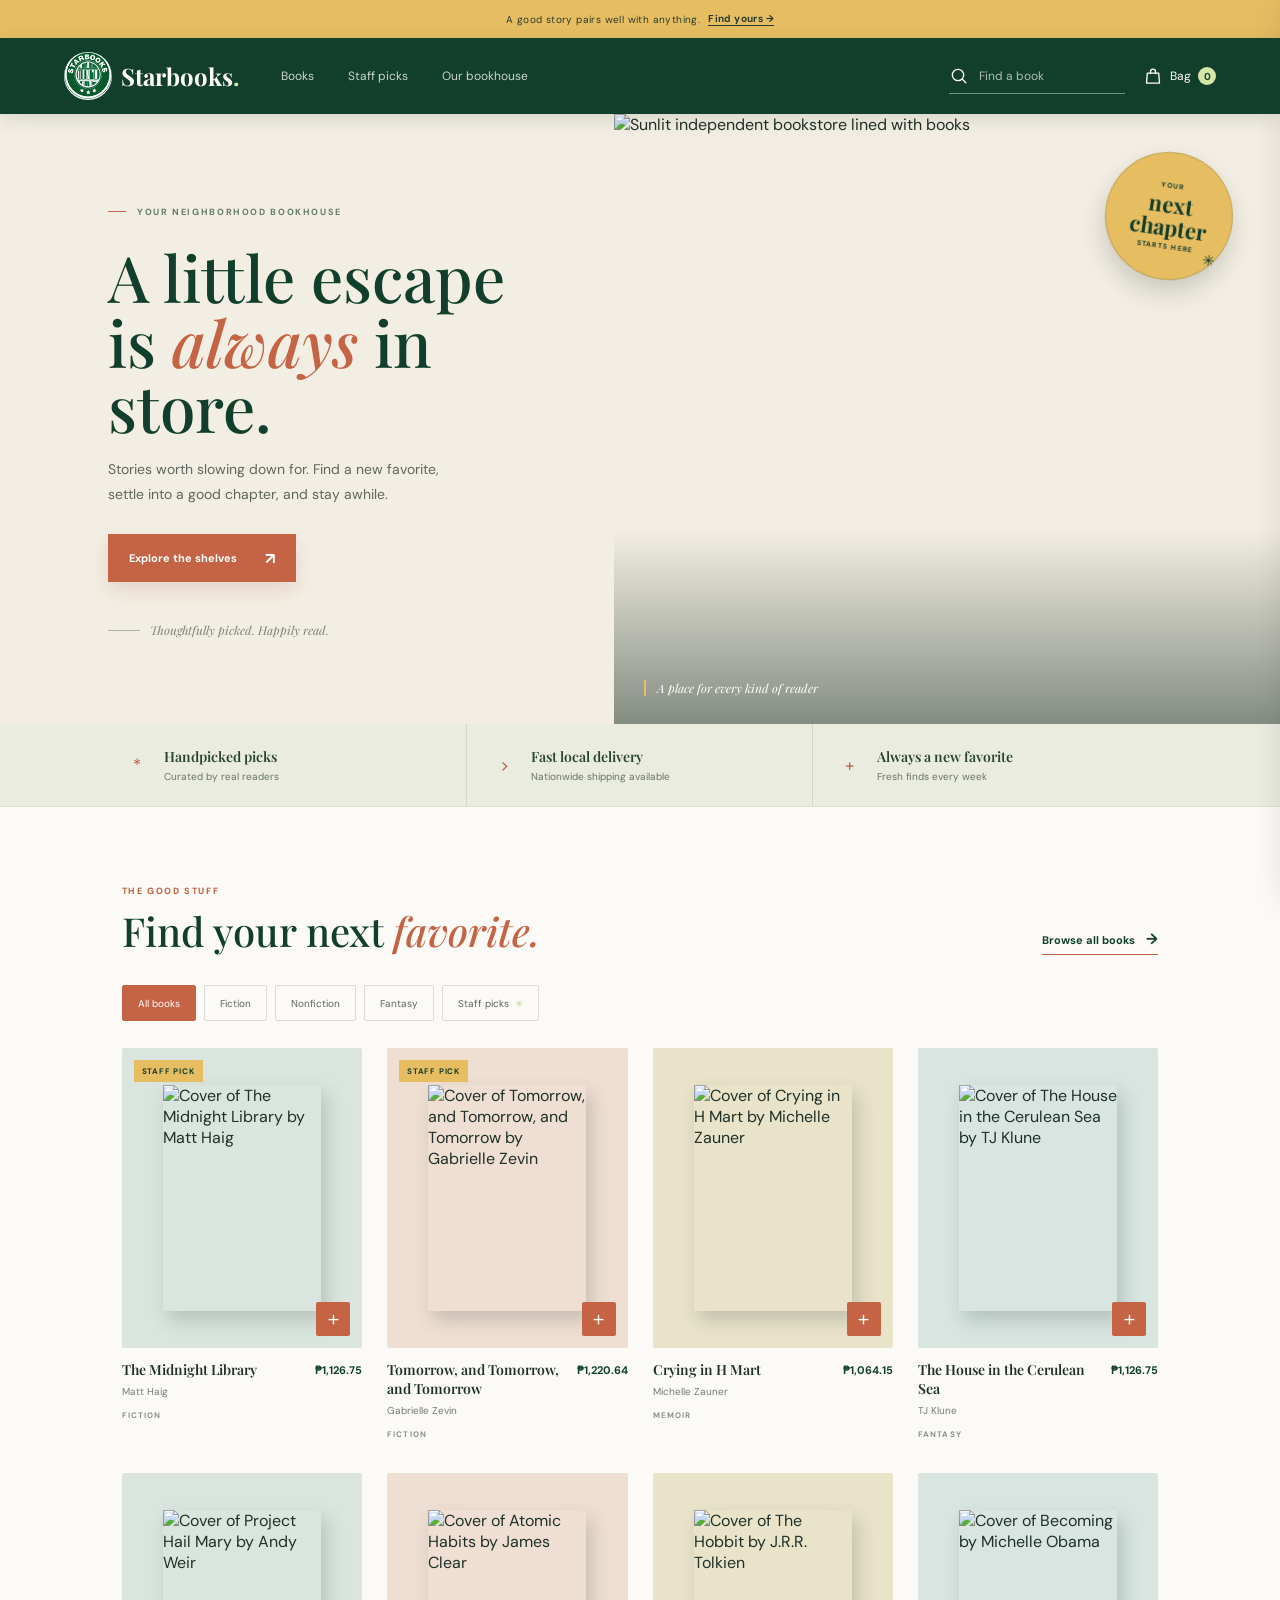
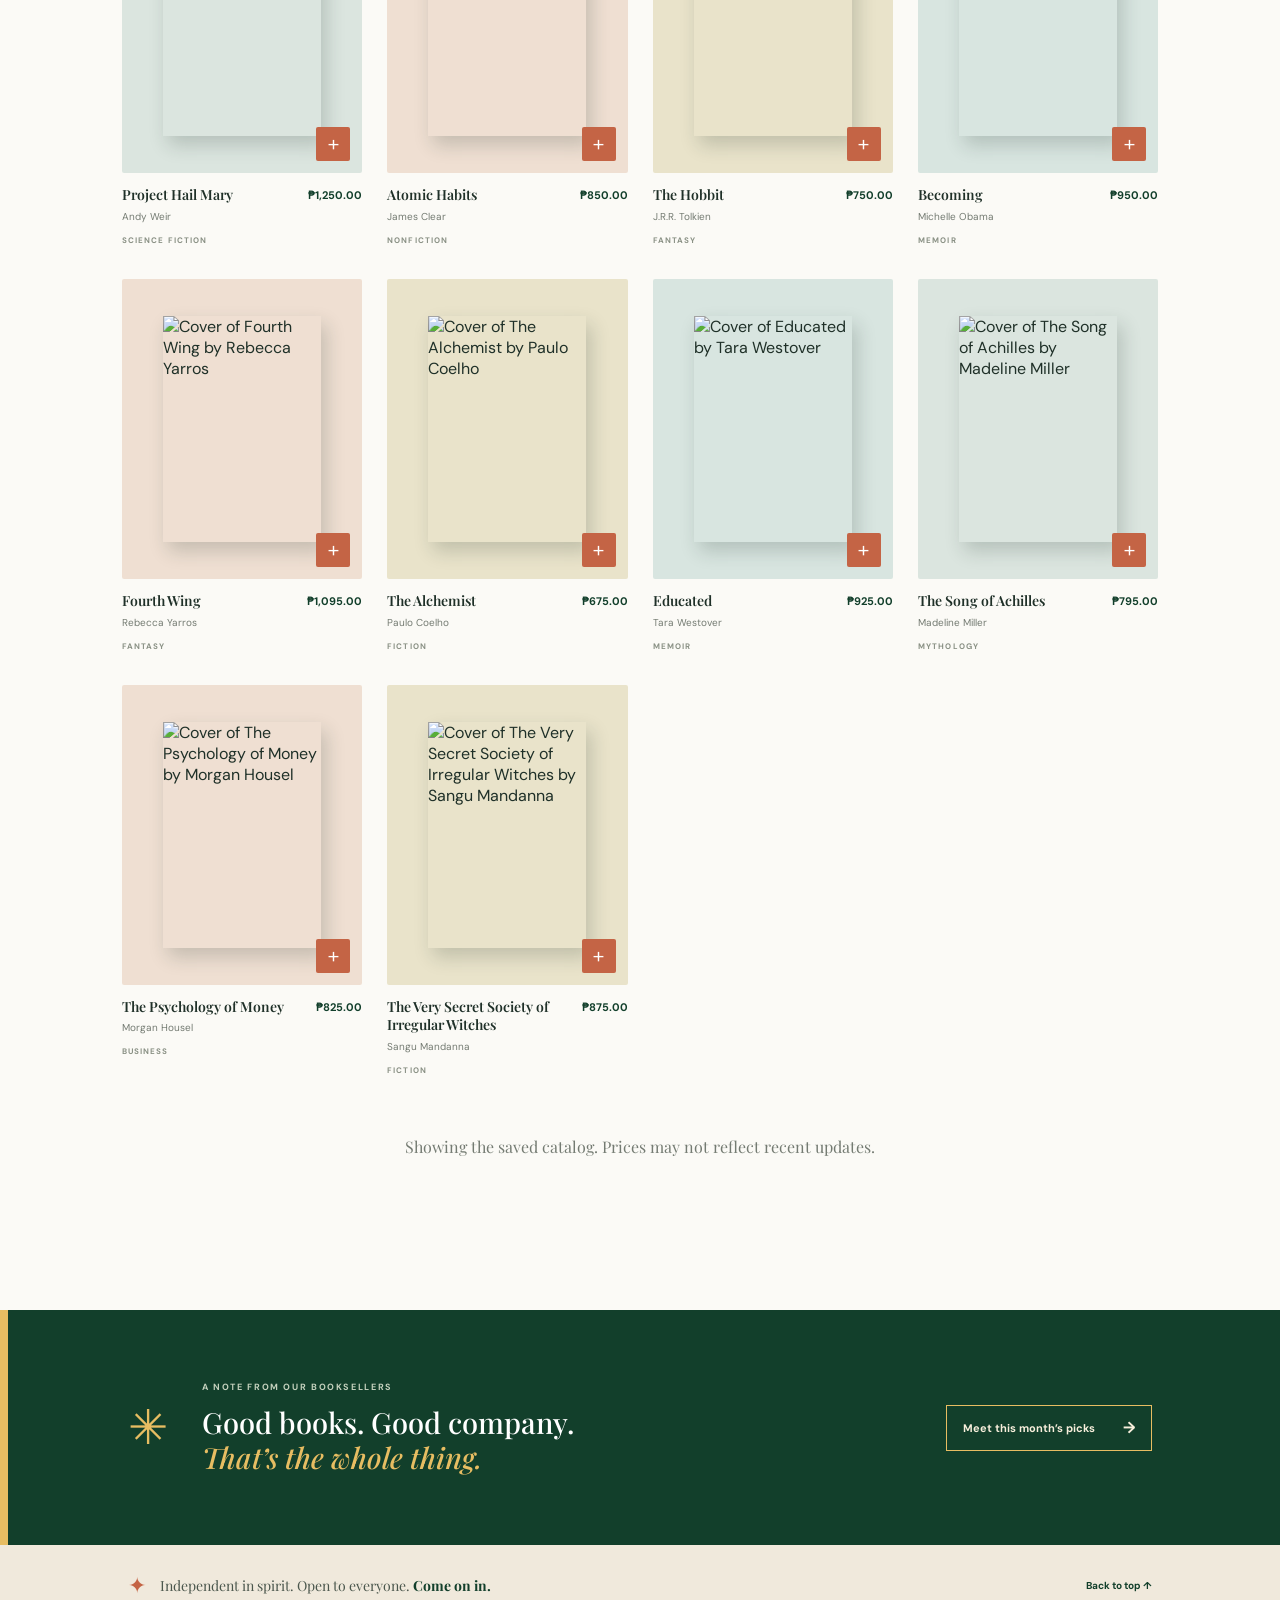
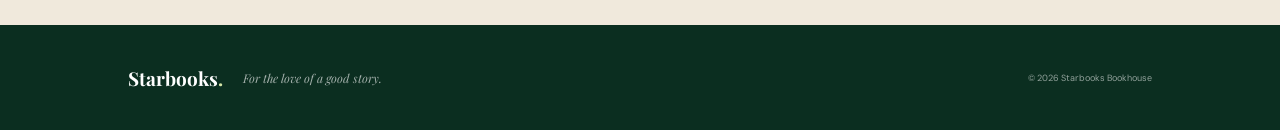
==== commit 0fb54c71: "Publish updated Starbooks site to main Pages branch" ====
--- a/index.html
+++ b/index.html
@@ -1,102 +1,121 @@
-<!doctype html>
-<html lang="en">
-  <head>
-    <meta charset="UTF-8" />
-    <meta name="viewport" content="width=device-width, initial-scale=1.0" />
-    <meta name="theme-color" content="#123f2b" />
-    <meta name="description" content="Find your next favorite at Starbooks, your neighborhood bookhouse." />
-    <title>Starbooks — Your next favorite is waiting</title>
-    <link rel="icon" href="logo.jpg?v=1" type="image/jpeg" />
-    <link rel="preconnect" href="https://fonts.googleapis.com" />
-    <link rel="preconnect" href="https://fonts.gstatic.com" crossorigin />
-    <link href="https://fonts.googleapis.com/css2?family=DM+Sans:wght@400;500;600;700&family=Playfair+Display:wght@500;600;700&display=swap" rel="stylesheet" />
-    <link rel="stylesheet" href="styles.css?v=13" />
-    <script src="backend-config.js"></script>
-    <script src="app.js?v=15" defer></script>
-  </head>
-  <body>
-    <div class="announcement">A good story pairs well with anything. <a href="books.html#books">Find yours <span aria-hidden="true">→</span></a></div>
-    <header class="site-header">
-      <a class="brand" href="#top" aria-label="Starbooks home">
-        <img class="brand-logo" src="logo.jpg" alt="" />
-        <span class="brand-name">Starbooks<span class="brand-period">.</span></span>
-      </a>
-      <nav class="main-nav" aria-label="Main navigation">
-        <a href="books.html#books">Books</a>
-      </nav>
-      <div class="header-actions">
-            <button class="bag-button" id="open-cart" type="button" aria-label="Open shopping bag, 0 items">
-          <svg viewBox="0 0 24 24" aria-hidden="true"><path d="M5.2 8.5h13.6l1 12H4.2l1-12Z"/><path d="M9 9V6.8a3 3 0 0 1 6 0V9"/></svg>
-          <span>Bag</span><span class="bag-count" id="bag-count">0</span>
-        </button>
-        <button class="menu-toggle icon-button" id="menu-toggle" type="button" aria-label="Open menu" aria-expanded="false">
-          <svg viewBox="0 0 24 24" aria-hidden="true"><path d="M4 7h16M4 12h16M4 17h16"/></svg>
-        </button>
-      </div>
-      <div class="mobile-menu" id="mobile-menu">
-        <a href="books.html#books">Books</a>
-      </div>
-    </header>
-
-    <main id="top">
-      <section class="hero" aria-labelledby="hero-title">
-        <div class="hero-copy">
-          <p class="eyebrow"><span></span> YOUR NEIGHBORHOOD BOOKHOUSE</p>
-          <h1 id="hero-title">A little escape<br />is <em>always</em> in store.</h1>
-          <p class="hero-description">Stories worth slowing down for. Find a new favorite, settle into a good chapter, and stay awhile.</p>
-          <a class="primary-button" href="books.html#books">Explore the shelves <span aria-hidden="true">↗</span></a>
-          <div class="hero-note"><span class="note-rule"></span><span>Thoughtfully picked. Happily read.</span></div>
-        </div>
-        <div class="hero-image-wrap">
-          <img class="hero-image" src="https://images.unsplash.com/photo-1507842217343-583bb7270b66?auto=format&fit=crop&w=1500&q=85" alt="Sunlit independent bookstore lined with books" />
-          <div class="hero-sticker"><span>YOUR</span><strong>next<br />chapter</strong><span>STARTS HERE</span><i aria-hidden="true">✳</i></div>
-          <span class="image-caption">A place for every kind of reader</span>
-        </div>
-      </section>
-
-      <section class="shop-highlights" aria-label="Bookhouse highlights">
-        <div class="highlight-item">
-          <span class="highlight-icon" aria-hidden="true">*</span>
-          <div><strong>Handpicked picks</strong><small>Curated by real readers</small></div>
-        </div>
-        <div class="highlight-item">
-          <span class="highlight-icon" aria-hidden="true">&gt;</span>
-          <div><strong>Fast local delivery</strong><small>Nationwide shipping available</small></div>
-        </div>
-        <div class="highlight-item">
-          <span class="highlight-icon" aria-hidden="true">+</span>
-          <div><strong>Always a new favorite</strong><small>Fresh finds every week</small></div>
-        </div>
-      </section>
-
-      <section class="catalog-invitation" id="books" aria-labelledby="catalog-invitation-title">
-        <div class="catalog-invitation-copy">
-          <p class="eyebrow green-eyebrow">THE GOOD STUFF</p>
-          <h2 id="catalog-invitation-title">Find your next <em>favorite.</em></h2>
-          <p>Browse the full shelf, find a story that fits, and add your next read to the bag.</p>
-        </div>
-        <a class="primary-button" href="books.html#books">Explore all books <span aria-hidden="true">↗</span></a>
-      </section>
-
-    </main>
-
-    <footer class="site-footer"><a class="footer-brand" href="#top">Starbooks<span>.</span></a><p>For the love of a good story.</p><small><a href="admin.html">Admin</a> · © 2026 Starbooks</small></footer>
-
-    <div class="scrim" id="scrim" hidden></div>
-    <aside class="cart-drawer" id="cart-drawer" aria-labelledby="cart-title" aria-modal="true" role="dialog" aria-hidden="true" inert>
-      <div class="cart-header"><div><p class="eyebrow green-eyebrow">YOUR LITTLE STACK</p><h2 id="cart-title">Your bag <span id="cart-item-count">(0)</span></h2></div><button class="icon-button close-cart" id="close-cart" type="button" aria-label="Close bag"><svg viewBox="0 0 24 24" aria-hidden="true"><path d="m6 6 12 12M18 6 6 18"/></svg></button></div>
-      <div class="cart-items" id="cart-items"><p class="cart-empty">Your next favorite is still out there.</p></div>
-      <div class="cart-footer">
-        <div class="subtotal"><span id="cart-subtotal-label">Subtotal</span><strong id="cart-subtotal">₱0.00</strong></div>
-        <button class="checkout-button" id="checkout-button" type="button" disabled>Continue <span aria-hidden="true">→</span></button>
-        <p id="checkout-message" class="checkout-message" role="status" aria-live="polite"></p>
-        <form class="checkout-form" id="checkout-form" hidden>
-          <label class="customer-field">Email for the receipt<input name="customer_email" type="email" autocomplete="email" maxlength="254" required /></label>
-          <label class="form-trap" aria-hidden="true">Leave this field blank<input name="website" tabindex="-1" autocomplete="off" /></label>
-          <button class="checkout-submit" type="submit">Send receipt <span aria-hidden="true">→</span></button>
-        </form>
-      </div>
-    </aside>
-    <div class="toast" id="toast" role="status" aria-live="polite"></div>
-  </body>
+<!doctype html>
+<html lang="en">
+  <head>
+    <meta charset="UTF-8" />
+    <meta name="viewport" content="width=device-width, initial-scale=1.0" />
+    <meta name="theme-color" content="#123f2b" />
+    <meta name="description" content="Find your next favorite at Starbooks, your neighborhood bookhouse." />
+    <title>Starbooks — Your next favorite is waiting</title>
+    <link rel="preconnect" href="https://fonts.googleapis.com" />
+    <link rel="preconnect" href="https://fonts.gstatic.com" crossorigin />
+    <link href="https://fonts.googleapis.com/css2?family=DM+Sans:wght@400;500;600;700&family=Playfair+Display:wght@500;600;700&display=swap" rel="stylesheet" />
+    <link rel="stylesheet" href="styles.css?v=8" />
+    <script src="backend-config.js"></script>
+    <script src="app.js?v=15" defer></script>
+  </head>
+  <body>
+    <div class="announcement">A good story pairs well with anything. <a href="#books">Find yours <span aria-hidden="true">→</span></a></div>
+    <header class="site-header">
+      <a class="brand" href="#top" aria-label="Starbooks home">
+        <img class="brand-logo" src="logo.jpg" alt="" />
+        <span class="brand-name">Starbooks<span class="brand-period">.</span></span>
+      </a>
+      <nav class="main-nav" aria-label="Main navigation">
+        <a href="#books">Books</a>
+        <a href="#staff-picks">Staff picks</a>
+        <a href="#about">Our bookhouse</a>
+      </nav>
+      <div class="header-actions">
+        <label class="search-box">
+          <svg viewBox="0 0 24 24" aria-hidden="true"><circle cx="10.8" cy="10.8" r="6.8"/><path d="m16 16 4.2 4.2"/></svg>
+          <input id="search" type="search" placeholder="Find a book" aria-label="Search books" />
+        </label>
+        <button class="bag-button" id="open-cart" type="button" aria-label="Open shopping bag, 0 items">
+          <svg viewBox="0 0 24 24" aria-hidden="true"><path d="M5.2 8.5h13.6l1 12H4.2l1-12Z"/><path d="M9 9V6.8a3 3 0 0 1 6 0V9"/></svg>
+          <span>Bag</span><span class="bag-count" id="bag-count">0</span>
+        </button>
+        <button class="menu-toggle icon-button" id="menu-toggle" type="button" aria-label="Open menu" aria-expanded="false">
+          <svg viewBox="0 0 24 24" aria-hidden="true"><path d="M4 7h16M4 12h16M4 17h16"/></svg>
+        </button>
+      </div>
+      <div class="mobile-menu" id="mobile-menu">
+        <a href="#books">Books</a><a href="#staff-picks">Staff picks</a><a href="#about">Our bookhouse</a>
+      </div>
+    </header>
+
+    <main id="top">
+      <section class="hero" aria-labelledby="hero-title">
+        <div class="hero-copy">
+          <p class="eyebrow"><span></span> YOUR NEIGHBORHOOD BOOKHOUSE</p>
+          <h1 id="hero-title">A little escape<br />is <em>always</em> in store.</h1>
+          <p class="hero-description">Stories worth slowing down for. Find a new favorite, settle into a good chapter, and stay awhile.</p>
+          <a class="primary-button" href="#books">Explore the shelves <span aria-hidden="true">↗</span></a>
+          <div class="hero-note"><span class="note-rule"></span><span>Thoughtfully picked. Happily read.</span></div>
+        </div>
+        <div class="hero-image-wrap">
+          <img class="hero-image" src="https://images.unsplash.com/photo-1507842217343-583bb7270b66?auto=format&fit=crop&w=1500&q=85" alt="Sunlit independent bookstore lined with books" />
+          <div class="hero-sticker"><span>YOUR</span><strong>next<br />chapter</strong><span>STARTS HERE</span><i aria-hidden="true">✳</i></div>
+          <span class="image-caption">A place for every kind of reader</span>
+        </div>
+      </section>
+
+      <section class="shop-highlights" aria-label="Bookhouse highlights">
+        <div class="highlight-item">
+          <span class="highlight-icon" aria-hidden="true">*</span>
+          <div><strong>Handpicked picks</strong><small>Curated by real readers</small></div>
+        </div>
+        <div class="highlight-item">
+          <span class="highlight-icon" aria-hidden="true">&gt;</span>
+          <div><strong>Fast local delivery</strong><small>Nationwide shipping available</small></div>
+        </div>
+        <div class="highlight-item">
+          <span class="highlight-icon" aria-hidden="true">+</span>
+          <div><strong>Always a new favorite</strong><small>Fresh finds every week</small></div>
+        </div>
+      </section>
+
+      <section class="shelf-section" id="books" aria-labelledby="shelf-heading">
+        <div class="section-heading">
+          <div><p class="eyebrow green-eyebrow">THE GOOD STUFF</p><h2 id="shelf-heading">Find your next <em>favorite.</em></h2></div>
+          <a class="text-link" href="#book-grid">Browse all books <span aria-hidden="true">→</span></a>
+        </div>
+        <div class="filter-row" role="group" aria-label="Filter books by genre">
+          <button class="filter-chip active" data-category="All" type="button" aria-pressed="true">All books</button>
+          <button class="filter-chip" data-category="Fiction" type="button" aria-pressed="false">Fiction</button>
+          <button class="filter-chip" data-category="Nonfiction" type="button" aria-pressed="false">Nonfiction</button>
+          <button class="filter-chip" data-category="Fantasy" type="button" aria-pressed="false">Fantasy</button>
+          <button class="filter-chip" data-category="Staff picks" type="button" aria-pressed="false">Staff picks <span class="sparkle" aria-hidden="true">✳</span></button>
+        </div>
+        <div class="book-grid" id="book-grid" aria-live="polite" aria-busy="true"></div>
+        <p class="empty-state" id="empty-state">Loading books...</p>
+      </section>
+
+      <section class="staff-banner" id="staff-picks">
+        <div class="banner-mark" aria-hidden="true">✳</div>
+        <div><p class="eyebrow">A NOTE FROM OUR BOOKSELLERS</p><h2>Good books. Good company.<br /><em>That’s the whole thing.</em></h2></div>
+        <a class="light-button" href="#books">Meet this month’s picks <span aria-hidden="true">→</span></a>
+      </section>
+
+      <section class="about-strip" id="about"><span class="about-icon" aria-hidden="true">✦</span><p>Independent in spirit. Open to everyone. <strong>Come on in.</strong></p><a href="#top" aria-label="Back to top">Back to top ↑</a></section>
+    </main>
+
+    <footer class="site-footer"><a class="footer-brand" href="#top">Starbooks<span>.</span></a><p>For the love of a good story.</p><small>© 2026 Starbooks Bookhouse</small></footer>
+
+    <div class="scrim" id="scrim" hidden></div>
+    <aside class="cart-drawer" id="cart-drawer" aria-labelledby="cart-title" aria-modal="true" role="dialog" aria-hidden="true" inert>
+      <div class="cart-header"><div><p class="eyebrow green-eyebrow">YOUR LITTLE STACK</p><h2 id="cart-title">Your bag <span id="cart-item-count">(0)</span></h2></div><button class="icon-button close-cart" id="close-cart" type="button" aria-label="Close bag"><svg viewBox="0 0 24 24" aria-hidden="true"><path d="m6 6 12 12M18 6 6 18"/></svg></button></div>
+      <div class="cart-items" id="cart-items"><p class="cart-empty">Your next favorite is still out there.</p></div>
+      <div class="cart-footer">
+        <div class="subtotal"><span>Subtotal</span><strong id="cart-subtotal">$0.00</strong></div>
+        <button class="checkout-button" id="checkout-button" type="button" disabled>Continue <span aria-hidden="true">→</span></button>
+        <p id="checkout-message" class="checkout-message" role="status" aria-live="polite"></p>
+        <form class="checkout-form" id="checkout-form" hidden>
+          <label class="customer-field">Email for the receipt<input name="customer_email" type="email" autocomplete="email" maxlength="254" required /></label>
+          <label class="form-trap" aria-hidden="true">Leave this field blank<input name="website" tabindex="-1" autocomplete="off" /></label>
+          <button class="checkout-submit" type="submit">Send receipt <span aria-hidden="true">→</span></button>
+        </form>
+      </div>
+    </aside>
+    <div class="toast" id="toast" role="status" aria-live="polite"></div>
+  </body>
 </html>
--- a/styles.css
+++ b/styles.css
@@ -1,365 +1,312 @@
-:root {
-  color-scheme: light;
-  --forest: #123f2b;
-  --forest-dark: #0b2e20;
-  --leaf: #d5e6a8;
-  --cream: #f5f1e7;
-  --paper: #fbfaf6;
-  --ink: #1f3028;
-  --muted: #747b72;
-  --line: #e6e1d6;
-  --serif: "Playfair Display", Georgia, serif;
-  --sans: "DM Sans", "Helvetica Neue", sans-serif;
-}
-
-* { box-sizing: border-box; }
-html { scroll-behavior: smooth; }
-body { margin: 0; background: var(--paper); color: var(--ink); font-family: var(--sans); -webkit-font-smoothing: antialiased; }
-button, input { font: inherit; }
-button, a { -webkit-tap-highlight-color: transparent; }
-a { color: inherit; text-decoration: none; }
-button { color: inherit; }
-.announcement { min-height: 34px; display: flex; justify-content: center; align-items: center; gap: 8px; padding: 6px 16px; background: var(--leaf); color: var(--forest-dark); font-size: 11px; letter-spacing: .04em; }
-.announcement a { font-weight: 700; border-bottom: 1px solid currentColor; }
-.site-header { height: 78px; padding: 0 max(5.2vw, 28px); display: flex; align-items: center; gap: 42px; background: var(--forest); color: #fffdf7; position: relative; z-index: 5; }
-.brand { display: inline-flex; align-items: center; gap: 9px; flex-shrink: 0; }
-.brand-logo { width: 52px; height: 52px; display: block; border-radius: 50%; background: white; object-fit: cover; }
-.brand-name,.footer-brand { font-family: var(--serif); font-size: 24px; font-weight: 700; letter-spacing: 0; }
-.brand-period,.footer-brand span { color: var(--leaf); }
-.main-nav { display: flex; align-items: center; gap: 30px; margin-right: auto; }
-.main-nav a { color: rgba(255,255,255,.78); font-size: 12px; transition: color .2s; }
-.main-nav a:hover { color: var(--leaf); }
-.header-actions { display: flex; align-items: center; gap: 18px; }
-.search-box { width: 190px; height: 36px; display: flex; align-items: center; gap: 8px; border-bottom: 1px solid rgba(255,255,255,.4); }
-.search-box svg,.icon-button svg,.bag-button svg { width: 20px; height: 20px; fill: none; stroke: currentColor; stroke-width: 1.6; stroke-linecap: round; stroke-linejoin: round; flex: 0 0 auto; }
-.search-box input { width: 100%; min-width: 0; border: 0; outline: 0; background: transparent; color: white; font-size: 12px; }
-.search-box input::placeholder { color: rgba(255,255,255,.66); }
-.icon-button { display: inline-flex; justify-content: center; align-items: center; background: none; border: 0; color: inherit; cursor: pointer; }
-.icon-button { width: 36px; height: 36px; }
-.bag-button { display: inline-flex; min-height: 36px; align-items: center; gap: 7px; padding: 0; border: 0; background: none; color: inherit; font-size: 12px; cursor: pointer; }
-.bag-count { display: grid; min-width: 18px; height: 18px; place-items: center; padding: 0 4px; border-radius: 50%; background: var(--leaf); color: var(--forest); font-size: 10px; font-weight: 700; }
-.menu-toggle,.mobile-menu { display: none; }
-.hero { min-height: 530px; display: grid; grid-template-columns: .93fr 1.07fr; background: var(--cream); overflow: hidden; }
-.hero-copy { align-self: center; padding: 68px 6vw 64px 10.2vw; position: relative; z-index: 1; }
-.eyebrow { margin: 0; color: rgba(255,255,255,.76); font-size: 9px; font-weight: 700; letter-spacing: .18em; }
-.hero-copy .eyebrow { color: #72836f; }
-.eyebrow span { display: inline-block; width: 18px; height: 1px; margin: 0 8px 3px 0; background: var(--leaf); }
-.hero h1 { margin: 24px 0 16px; color: var(--forest); font-family: var(--serif); font-size: clamp(46px, 5vw, 69px); font-weight: 500; line-height: 1.06; letter-spacing: 0; }
-h1 em,h2 em { color: #6d8565; font-weight: 500; }
-.hero-description { max-width: 380px; margin: 0 0 28px; color: #5e665f; font-size: 13px; line-height: 1.8; }
-.primary-button,.light-button,.checkout-button { display: inline-flex; align-items: center; justify-content: space-between; gap: 28px; border: 0; cursor: pointer; font-size: 11px; font-weight: 700; }
-.primary-button { min-height: 44px; padding: 0 18px; background: var(--forest); color: white; transition: background .2s, transform .2s; }
-.primary-button:hover,.checkout-button:hover:not(:disabled) { background: #245b3f; transform: translateY(-1px); }
-.primary-button span,.light-button span,.checkout-button span { font-size: 16px; }
-.hero-note { display: flex; align-items: center; gap: 10px; margin-top: 52px; color: #7b8078; font-family: var(--serif); font-size: 12px; font-style: italic; }
-.note-rule { width: 32px; height: 1px; background: #abb49e; }
-.hero-image-wrap { min-height: 530px; position: relative; overflow: hidden; }
-.hero-image { width: 100%; height: 100%; position: absolute; inset: 0; object-fit: cover; object-position: center 53%; }
-.hero-image-wrap::after { content: ""; position: absolute; inset: 0; background: linear-gradient(90deg, rgba(18,63,43,.12), transparent 32%), linear-gradient(0deg, rgba(15,42,28,.24), transparent 38%); pointer-events: none; }
-.hero-sticker { width: 122px; height: 122px; position: absolute; z-index: 1; top: 45px; right: 8%; display: flex; flex-direction: column; justify-content: center; align-items: center; border: 1px solid rgba(18,63,43,.38); border-radius: 50%; background: var(--leaf); color: var(--forest); transform: rotate(8deg); }
-.hero-sticker span { font-size: 7px; font-weight: 700; letter-spacing: .18em; }
-.hero-sticker strong { margin: 3px 0; font-family: var(--serif); font-size: 22px; line-height: 1.03; text-align: center; }
-.hero-sticker i { position: absolute; right: 11px; bottom: 14px; font-size: 15px; font-style: normal; }
-.image-caption { position: absolute; z-index: 1; bottom: 22px; left: 26px; color: white; font-family: var(--serif); font-size: 12px; font-style: italic; }
-.shelf-section { padding: 80px 9.8vw 88px; background: var(--paper); }
-.section-heading { display: flex; align-items: end; justify-content: space-between; gap: 20px; }
-.green-eyebrow { color: #72836f; }
-.section-heading h2,.staff-banner h2 { margin: 10px 0 0; color: var(--forest); font-family: var(--serif); font-size: 37px; font-weight: 500; line-height: 1.2; }
-.text-link { padding-bottom: 5px; color: var(--forest); border-bottom: 1px solid #aebbaa; font-size: 11px; font-weight: 700; }
-.text-link span { padding-left: 8px; font-size: 15px; }
-.filter-row { display: flex; gap: 8px; margin: 29px 0 25px; overflow-x: auto; scrollbar-width: none; }
-.filter-row::-webkit-scrollbar { display: none; }
-.filter-chip { min-height: 34px; padding: 0 15px; flex: 0 0 auto; border: 1px solid #dddcd1; background: transparent; color: #5f675f; font-size: 10px; cursor: pointer; transition: all .2s; }
-.filter-chip:hover { border-color: var(--forest); color: var(--forest); }
-.filter-chip.active { border-color: var(--forest); background: var(--forest); color: white; }
-.sparkle { padding-left: 3px; color: #c7d98a; }
-.book-grid { display: grid; grid-template-columns: repeat(4,minmax(0,1fr)); gap: 24px; }
-.book-card { min-width: 0; animation: arrive .45s both; }
-@keyframes arrive { from { opacity: 0; transform: translateY(8px); } to { opacity: 1; transform: translateY(0); } }
-.book-art { height: 275px; display: grid; place-items: center; position: relative; overflow: hidden; background: #e7e4da; }
-.cover-blue { background: #dce6e0; }.cover-coral { background: #efe2d8; }.cover-yellow { background: #e8e7d6; }.cover-teal { background: #d9e6e4; }
-.book-art img { width: 158px; height: 226px; object-fit: cover; box-shadow: 5px 9px 18px rgba(31,48,40,.2); transition: transform .25s, box-shadow .25s; }
-.book-card:hover .book-art img { transform: translateY(-4px) rotate(-1deg); box-shadow: 7px 13px 21px rgba(31,48,40,.24); }
-.pick-label { display: none; }
-.quick-add { width: 34px; height: 34px; position: absolute; right: 12px; bottom: 12px; display: grid; place-items: center; border: 0; border-radius: 50%; background: var(--forest); color: white; font-size: 22px; font-weight: 300; line-height: 1; cursor: pointer; transition: transform .2s, background .2s; }
-.quick-add:hover { background: #2a6647; transform: rotate(90deg); }
-.book-info { display: flex; align-items: start; justify-content: space-between; gap: 8px; margin-top: 13px; }
-.book-info h3 { max-width: 210px; margin: 0; font-family: var(--serif); font-size: 14px; font-weight: 600; line-height: 1.35; }
-.book-info p { margin: 5px 0 0; color: var(--muted); font-size: 10px; }
-.price { flex: 0 0 auto; padding-top: 2px; color: var(--forest); font-size: 11px; font-weight: 700; }
-.book-genre { display: block; margin-top: 12px; color: #899084; font-size: 8px; font-weight: 700; letter-spacing: .14em; }
-.empty-state { padding: 45px 0; color: var(--muted); font-family: var(--serif); text-align: center; }
-.staff-banner { min-height: 215px; padding: 45px 10vw; display: flex; align-items: center; gap: 34px; background: var(--forest); color: white; }
-.banner-mark { color: var(--leaf); font-size: 48px; line-height: 1; }
-.staff-banner .eyebrow { color: #c4d1bd; }
-.staff-banner h2 { margin-top: 12px; color: white; font-size: 29px; }
-.staff-banner h2 em { color: var(--leaf); }
-.light-button { min-height: 42px; margin-left: auto; padding: 0 16px; border: 1px solid rgba(255,255,255,.52); background: transparent; color: white; transition: background .2s; }
-.light-button:hover { background: rgba(255,255,255,.1); }
-.about-strip { min-height: 80px; padding: 18px 10vw; display: flex; align-items: center; gap: 14px; background: #e9eddf; }
-.about-icon { color: #789361; font-size: 22px; }
-.about-strip p { margin: 0; color: #4b574d; font-family: var(--serif); font-size: 14px; }
-.about-strip strong { color: var(--forest); }
-.about-strip a { margin-left: auto; color: var(--forest); font-size: 10px; font-weight: 700; }
-.site-footer { min-height: 105px; padding: 24px 10vw; display: flex; align-items: center; gap: 20px; background: var(--forest-dark); color: white; }
-.footer-brand { font-size: 19px; }
-.site-footer p { margin: 0; color: rgba(255,255,255,.62); font-family: var(--serif); font-size: 12px; font-style: italic; }
-.site-footer small { margin-left: auto; color: rgba(255,255,255,.55); font-size: 9px; }
-.site-footer small a { margin-right: 7px; color: var(--leaf); }
-.scrim { position: fixed; inset: 0; z-index: 30; background: rgba(11,30,20,.48); }
-.cart-drawer { width: min(420px,100%); height: 100dvh; position: fixed; z-index: 31; top: 0; right: 0; display: flex; flex-direction: column; padding: 28px; background: var(--paper); box-shadow: -12px 0 35px rgba(0,0,0,.16); transform: translateX(105%); transition: transform .28s ease; }
-.cart-drawer.open { transform: translateX(0); }
-.cart-header { display: flex; align-items: center; justify-content: space-between; padding-bottom: 20px; border-bottom: 1px solid var(--line); }
-.cart-header h2 { margin: 8px 0 0; color: var(--forest); font-family: var(--serif); font-size: 28px; font-weight: 500; }
-.cart-header h2 span { color: #8a9187; font-family: var(--sans); font-size: 12px; }
-.close-cart { color: var(--forest); }
-.cart-items { flex: 1; overflow: auto; }
-.cart-empty { margin-top: 34px; color: var(--muted); font-family: var(--serif); font-size: 16px; }
-.cart-line { display: grid; grid-template-columns: 55px 1fr auto; gap: 13px; align-items: center; padding: 17px 0; border-bottom: 1px solid var(--line); }
-.cart-line img { width: 55px; height: 76px; object-fit: cover; background: #e5e3d9; }
-.cart-line h3 { margin: 0; color: var(--forest); font-family: var(--serif); font-size: 13px; }
-.cart-line p { margin: 4px 0; color: var(--muted); font-size: 10px; }
-.quantity-controls { display: inline-flex; align-items: center; gap: 9px; margin-top: 5px; }
-.quantity-controls button { width: 22px; height: 22px; border: 1px solid var(--line); background: transparent; cursor: pointer; }
-.quantity-controls span { min-width: 12px; text-align: center; font-size: 10px; }
-.cart-line-price { align-self: start; color: var(--forest); font-size: 11px; font-weight: 700; }
-.cart-footer { padding-top: 18px; border-top: 1px solid var(--line); }
-.subtotal { display: flex; justify-content: space-between; margin-bottom: 17px; color: var(--forest); font-size: 13px; }
-.checkout-button { width: 100%; min-height: 47px; padding: 0 17px; background: var(--forest); color: white; transition: .2s; }
-.checkout-button[hidden] { display: none; }
-.checkout-button:disabled { background: #afb7aa; cursor: not-allowed; }
-.cart-footer > p { margin: 10px 0 0; color: var(--muted); font-size: 9px; text-align: center; }
-.checkout-message { color: var(--forest); font-size: 11px; line-height: 1.5; text-align: left !important; }
-.checkout-form { display: grid; gap: 11px; padding: 13px 0 4px; }
-.checkout-form[hidden] { display: none; }
-.customer-field { display: grid; gap: 6px; color: #526052; font-size: 10px; font-weight: 600; }
-.customer-field input { width: 100%; min-height: 40px; padding: 0 10px; border: 1px solid #d9ded3; background: #fff; color: var(--ink); font-size: 12px; outline-color: #6d8565; }
-.order-captcha { min-height: 65px; }
-.form-trap { position: absolute; width: 1px; height: 1px; overflow: hidden; clip: rect(0,0,0,0); white-space: nowrap; }
-.checkout-submit { width: 100%; min-height: 44px; display: inline-flex; align-items: center; justify-content: space-between; padding: 0 15px; border: 0; background: #d5e6a8; color: var(--forest); font-size: 11px; font-weight: 700; cursor: pointer; }
-.checkout-submit:disabled { opacity: .65; cursor: wait; }
-.toast { position: fixed; z-index: 99999; right: 24px; top: 24px; bottom: auto; max-width: 380px; padding: 14px 20px; background: var(--forest-dark); color: white; font-size: 12px; font-weight: 600; border-radius: 8px; box-shadow: 0 12px 30px rgba(0,0,0,0.25); border-left: 4px solid #d5e6a8; opacity: 0; pointer-events: none; transform: translateY(-12px); transition: all .25s cubic-bezier(0.16, 1, 0.3, 1); display: flex; align-items: center; gap: 10px; }
-.toast.visible { opacity: 1; transform: translateY(0); pointer-events: auto; }
-.order-success-card { text-align: center; padding: 36px 16px; display: flex; flex-direction: column; align-items: center; }
-.order-success-icon { width: 54px; height: 54px; background: #edf5e8; color: var(--forest-dark); border-radius: 50%; display: flex; align-items: center; justify-content: center; font-size: 24px; margin-bottom: 16px; font-weight: 700; box-shadow: 0 2px 8px rgba(18,63,43,.12); }
-.order-success-card h3 { font-family: var(--font-display); font-size: 24px; color: var(--forest-dark); margin: 0 0 8px; }
-.order-success-ref { display: inline-block; background: #f0f4ec; color: var(--forest); padding: 4px 12px; border-radius: 6px; font-size: 12px; font-weight: 700; margin-bottom: 14px; letter-spacing: .5px; }
-.order-success-desc { color: #55665b; font-size: 13px; line-height: 1.5; margin: 0 0 22px; max-width: 280px; }
-.order-success-total { width: 100%; max-width: 300px; display: grid; gap: 5px; margin: 0 0 16px; padding: 16px; border: 1px solid #dce7d4; border-radius: 10px; background: linear-gradient(135deg, #f3f7ed, #fbfaf6); color: #637064; font-size: 11px; text-align: left; }
-.order-success-total strong { color: var(--forest-dark); font-family: var(--serif); font-size: 30px; font-weight: 600; letter-spacing: -.03em; }
-.order-success-ref { margin-bottom: 20px; }
-.cart-drawer.order-complete .cart-footer { display: none; }
-.order-success-btn { width: 100%; max-width: 220px; min-height: 42px; background: var(--forest-dark); color: white; border: 0; border-radius: 6px; font-weight: 700; font-size: 12px; cursor: pointer; transition: background .2s; }
-.order-success-btn:hover { background: var(--forest); }
-body.cart-open { overflow: hidden; }
-@media (max-width: 900px) {
-  .site-header { gap: 24px; padding-inline: 4vw; }
-  .main-nav { gap: 16px; }
-  .search-box { width: 145px; }
-  .hero-copy { padding-left: 7vw; }
-  .hero h1 { font-size: 52px; }
-  .shelf-section { padding-inline: 6vw; }
-  .book-grid { gap: 14px; }
-  .book-art { height: 235px; }
-  .book-art img { width: 135px; height: 198px; }
-}
-@media (max-width: 680px) {
-  .announcement { font-size: 10px; }
-  .site-header { height: 66px; padding-inline: 19px; gap: 12px; }
-  .brand-logo { width: 46px; height: 46px; }
-  .brand-name { font-size: 21px; }
-  .main-nav { display: none; }
-  .header-actions { flex: 1 1 auto; justify-content: flex-end; gap: 10px; min-width: 0; margin-left: auto; }
-  .bag-button { gap: 4px; }
-  .search-box { flex: 0 1 auto; width: 34px; height: 36px; border: 0; justify-content: center; }
-  .search-box input { width: 0; padding: 0; opacity: 0; transition: width .2s, opacity .2s; }
-  .search-box:focus-within { flex: 1 1 auto; width: auto; min-width: 0; border-bottom: 1px solid rgba(255,255,255,.5); }
-  .search-box:focus-within input { width: 100%; min-width: 0; font-size: 16px; opacity: 1; }
-  .search-box:focus-within input::placeholder { opacity: 0; }
-  .bag-button,.menu-toggle { flex: 0 0 auto; }
-  .menu-toggle { display: inline-flex; }
-  .mobile-menu { position: absolute; top: 66px; left: 0; right: 0; display: none; flex-direction: column; padding: 8px 20px 14px; background: var(--forest); border-top: 1px solid rgba(255,255,255,.16); }
-  .mobile-menu.open { display: flex; }
-  .mobile-menu a { padding: 11px 0; color: white; font-size: 12px; border-bottom: 1px solid rgba(255,255,255,.12); }
-  .hero { grid-template-columns: 1fr; }
-  .hero-copy { padding: 49px 25px 35px; }
-  .hero h1 { margin-top: 18px; font-size: clamp(45px, 11vw, 61px); }
-  .hero-description { max-width: 330px; }
-  .hero-note { margin-top: 28px; }
-  .hero-image-wrap { min-height: 310px; }
-  .hero-sticker { width: 95px; height: 95px; top: 18px; right: 7%; }
-  .hero-sticker strong { font-size: 18px; }
-  .hero-sticker span { font-size: 6px; }
-  .shelf-section { padding: 55px 20px 62px; }
-  .section-heading { align-items: start; flex-direction: column; gap: 14px; }
-  .section-heading h2 { font-size: 32px; }
-  .filter-row { margin-top: 22px; }
-  .book-grid { grid-template-columns: repeat(2,minmax(0,1fr)); gap: 25px 13px; }
-  .book-art { height: clamp(185px, 58vw, 245px); }
-  .book-art img { width: min(65%, 145px); height: 82%; }
-  .book-info { gap: 4px; }
-  .book-info h3 { font-size: 12px; }
-  .price { font-size: 10px; }
-  .staff-banner { padding: 33px 23px; gap: 17px; flex-wrap: wrap; }
-  .banner-mark { font-size: 34px; }
-  .staff-banner h2 { font-size: 24px; }
-  .light-button { margin: 0 0 0 51px; }
-  .about-strip { padding: 17px 20px; gap: 9px; }
-  .about-strip p { font-size: 12px; }
-  .site-footer { padding: 20px; gap: 12px; flex-wrap: wrap; }
-  .site-footer p { font-size: 10px; }
-  .site-footer small { width: 100%; margin-left: 0; }
-  .cart-drawer { padding: 22px; }
-}
-@media (max-width: 420px) {
-  .site-header { padding-inline: 12px; gap: 6px; }
-  .brand-logo { width: 34px; height: 34px; }
-  .brand-name { font-size: 18px; }
-  .header-actions { gap: 6px; }
-  .search-box:focus-within { width: auto; }
-  .search-box input { transition: none; }
-  .bag-button > span:not(.bag-count) { display: none; }
-}
-@media (max-width: 360px) {
-  .site-header { padding-inline: 10px; gap: 4px; }
-  .brand-logo { width: 32px; height: 32px; }
-  .brand-name { font-size: 16px; }
-}
-.announcement { min-height: 38px; background: #e7bd62; color: #263c30; font-size: 10px; }
-.site-header { height: 76px; position: sticky; top: 0; z-index: 20; padding-inline: max(5vw, 26px); box-shadow: 0 5px 18px rgba(11, 46, 32, .12); }
-.brand-logo { width: 48px; height: 48px; }
-.main-nav { gap: 34px; }
-.main-nav a { font-size: 12px; }
-.main-nav a:hover { color: #f2c86d; }
-.search-box { width: 176px; }
-.hero { min-height: 610px; grid-template-columns: minmax(0, .96fr) minmax(0, 1.04fr); background: #f3eee3; }
-.hero-copy { padding: 64px 44px 58px clamp(34px, 8.4vw, 124px); }
-.hero-copy .eyebrow { color: #657b68; }
-.hero-copy .eyebrow span { background: #c46445; }
-.hero h1 { max-width: 510px; margin: 26px 0 18px; font-size: 64px; line-height: 1.02; }
-h1 em, h2 em { color: #c46445; }
-.hero-description { max-width: 370px; font-size: 14px; line-height: 1.75; }
-.primary-button { min-height: 48px; padding-inline: 21px; background: #c46445; box-shadow: 0 8px 18px rgba(146, 70, 47, .15); }
-.primary-button:hover { background: #a84e35; transform: translateY(-2px); }
-.hero-note { margin-top: 40px; }
-.hero-image-wrap { min-height: 610px; }
-.hero-image { transition: transform .6s ease; }
-.hero-image-wrap:hover .hero-image { transform: scale(1.025); }
-.hero-image-wrap::after { background: linear-gradient(0deg, rgba(11, 35, 26, .48), transparent 32%); }
-.hero-sticker { top: 38px; right: 7%; width: 128px; height: 128px; border-color: rgba(18, 63, 43, .2); background: #e7bd62; box-shadow: 0 12px 25px rgba(20, 36, 27, .18); }
-.image-caption { bottom: 28px; left: 30px; padding-left: 11px; border-left: 2px solid #e7bd62; }
-.shop-highlights { display: grid; grid-template-columns: repeat(3, minmax(0, 1fr)); padding: 0 9.5vw; background: #e9ecdf; border-bottom: 1px solid #dce0d4; }
-.highlight-item { min-width: 0; display: flex; align-items: center; gap: 12px; padding: 23px 22px; border-right: 1px solid #d3d9ca; }
-.highlight-item:first-child { padding-left: 0; }
-.highlight-item:last-child { border-right: 0; }
-.highlight-icon { width: 30px; height: 30px; display: grid; place-items: center; flex: 0 0 auto; color: #bd5f41; font-size: 17px; }
-.highlight-item strong { display: block; color: #284334; font-family: var(--serif); font-size: 14px; font-weight: 600; }
-.highlight-item small { display: block; margin-top: 4px; color: #69746a; font-size: 10px; }
-.catalog-invitation { min-height: 300px; padding: 64px 10vw; display: flex; align-items: center; justify-content: space-between; gap: 32px; background: #f3eee3; }
-.catalog-invitation-copy { max-width: 540px; }
-.catalog-invitation h2 { margin: 12px 0; color: var(--forest); font-family: var(--serif); font-size: 40px; font-weight: 500; line-height: 1.2; }
-.catalog-invitation h2 em { color: #c46445; }
-.catalog-invitation-copy > p:last-child { max-width: 420px; margin: 0; color: #5e665f; font-size: 14px; line-height: 1.75; }
-.catalog-invitation .primary-button { flex: 0 0 auto; }
-.shelf-section { padding: 78px 9.5vw 92px; scroll-margin-top: 76px; }
-.section-heading h2 { font-size: 40px; }
-.green-eyebrow { color: #bd5f41; }
-.text-link { border-color: #bd5f41; }
-.filter-row { margin: 30px 0 27px; }
-.filter-chip { min-height: 36px; border-radius: 2px; }
-.filter-chip.active { border-color: #c46445; background: #c46445; }
-.book-grid { column-gap: 25px; row-gap: 34px; }
-.book-art { height: 300px; border-radius: 2px; }
-.cover-blue { background: #dbe5df; }
-.cover-coral { background: #efdfd2; }
-.cover-yellow { background: #e9e3ca; }
-.cover-teal { background: #d8e5e0; }
-.pick-label { background: #e7bd62; }
-.quick-add { border-radius: 2px; background: #c46445; }
-.quick-add:hover { background: #a84e35; transform: translateY(-2px); }
-.staff-banner { position: relative; min-height: 235px; padding-inline: 10vw; background: #123f2b; }
-.staff-banner::before { content: ""; position: absolute; inset: 0 auto 0 0; width: 8px; background: #e7bd62; }
-.banner-mark { color: #e7bd62; }
-.staff-banner h2 em { color: #e7bd62; }
-.light-button { min-height: 46px; border-color: #e7bd62; color: #f8efdc; }
-.light-button:hover { background: #e7bd62; color: #123f2b; }
-.about-strip { background: #f0e9dc; }
-.about-icon { color: #c46445; }
-.site-footer { background: #0b2e20; }
-.bag-button:focus-visible, .icon-button:focus-visible, .quick-add:focus-visible, .filter-chip:focus-visible, a:focus-visible, input:focus-visible { outline: 2px solid #e7bd62; outline-offset: 3px; }
-.hero-copy > * { animation: soft-rise .65s both; }
-.hero-copy > :nth-child(2) { animation-delay: .08s; }
-.hero-copy > :nth-child(3) { animation-delay: .16s; }
-.hero-copy > :nth-child(4) { animation-delay: .24s; }
-.hero-copy > :nth-child(5) { animation-delay: .32s; }
-.hero-image { animation: image-arrive .9s cubic-bezier(.2,.7,.2,1) both; }
-.hero-sticker { animation: sticker-float 5s ease-in-out 1s infinite; }
-.highlight-item { animation: soft-rise .55s both; }
-.highlight-item:nth-child(2) { animation-delay: .1s; }
-.highlight-item:nth-child(3) { animation-delay: .2s; }
-.book-card:nth-child(4n + 1) { animation-delay: 0ms; }
-.book-card:nth-child(4n + 2) { animation-delay: 70ms; }
-.book-card:nth-child(4n + 3) { animation-delay: 140ms; }
-.book-card:nth-child(4n + 4) { animation-delay: 210ms; }
-.staff-banner > * { animation: soft-rise .65s both; }
-.staff-banner > :nth-child(2) { animation-delay: .1s; }
-.staff-banner > :nth-child(3) { animation-delay: .2s; }
-@keyframes soft-rise {
-  from { opacity: 0; transform: translateY(14px); }
-  to { opacity: 1; transform: translateY(0); }
-}
-@keyframes image-arrive {
-  from { opacity: .65; transform: scale(1.035); }
-  to { opacity: 1; transform: scale(1); }
-}
-@keyframes sticker-float {
-  0%, 100% { transform: translateY(0) rotate(8deg); }
-  50% { transform: translateY(-7px) rotate(5deg); }
-}
-@media (max-width: 900px) {
-  .site-header { padding-inline: 4vw; }
-  .main-nav { gap: 18px; }
-  .hero { min-height: 520px; }
-  .hero-copy { padding: 52px 30px 48px 6vw; }
-  .hero h1 { font-size: 52px; }
-  .hero-image-wrap { min-height: 520px; }
-  .shop-highlights { padding-inline: 6vw; }
-  .highlight-item { padding-inline: 14px; }
-  .shelf-section { padding-inline: 6vw; }
-  .book-art { height: 250px; }
-}
-@media (max-width: 680px) {
-  .announcement { min-height: 34px; }
-  .site-header { height: 66px; padding-inline: 17px; }
-  .header-actions { gap: 7px; }
-  .menu-toggle { width: 34px; }
-  .brand-logo { width: 42px; height: 42px; }
-  .hero { min-height: 0; grid-template-columns: 1fr; }
-  .hero-copy { padding: 46px 22px 34px; }
-  .hero h1 { max-width: 440px; margin: 20px 0 14px; font-size: 44px; line-height: 1.04; }
-  .hero-description { max-width: 350px; font-size: 13px; }
-  .hero-note { margin-top: 26px; }
-  .hero-image-wrap { min-height: 0; height: 330px; }
-  .hero-sticker { top: 20px; width: 102px; height: 102px; }
-  .hero-sticker strong { font-size: 19px; }
-  .shop-highlights { grid-template-columns: 1fr; padding: 7px 22px; }
-  .highlight-item, .highlight-item:first-child { padding: 13px 0; border-right: 0; border-bottom: 1px solid #d3d9ca; }
-  .highlight-item:last-child { border-bottom: 0; }
-  .highlight-item strong { font-size: 13px; }
-  .catalog-invitation { min-height: 0; padding: 48px 22px; align-items: flex-start; flex-direction: column; gap: 22px; }
-  .catalog-invitation h2 { font-size: 33px; }
-  .shelf-section { padding: 52px 20px 62px; scroll-margin-top: 66px; }
-  .section-heading h2 { font-size: 33px; }
-  .book-art { height: clamp(185px, 58vw, 245px); }
-  .staff-banner { padding: 34px 23px; gap: 17px; }
-  .staff-banner h2 { font-size: 24px; }
-}
-@media (max-width: 360px) {
-  .site-header { gap: 8px; padding-inline: 12px; }
-  .brand-logo { width: 38px; height: 38px; }
-  .header-actions { gap: 5px; }
-  .menu-toggle { width: 32px; }
-}
-@media (prefers-reduced-motion: reduce) {
-  *,*::before,*::after { scroll-behavior: auto !important; animation-duration: .01ms !important; animation-iteration-count: 1 !important; transition-duration: .01ms !important; }
+:root {
+  color-scheme: light;
+  --forest: #123f2b;
+  --forest-dark: #0b2e20;
+  --leaf: #d5e6a8;
+  --cream: #f5f1e7;
+  --paper: #fbfaf6;
+  --ink: #1f3028;
+  --muted: #747b72;
+  --line: #e6e1d6;
+  --serif: "Playfair Display", Georgia, serif;
+  --sans: "DM Sans", "Helvetica Neue", sans-serif;
+}
+
+* { box-sizing: border-box; }
+html { scroll-behavior: smooth; }
+body { margin: 0; background: var(--paper); color: var(--ink); font-family: var(--sans); -webkit-font-smoothing: antialiased; }
+button, input { font: inherit; }
+button, a { -webkit-tap-highlight-color: transparent; }
+a { color: inherit; text-decoration: none; }
+button { color: inherit; }
+.announcement { min-height: 34px; display: flex; justify-content: center; align-items: center; gap: 8px; padding: 6px 16px; background: var(--leaf); color: var(--forest-dark); font-size: 11px; letter-spacing: .04em; }
+.announcement a { font-weight: 700; border-bottom: 1px solid currentColor; }
+.site-header { height: 78px; padding: 0 max(5.2vw, 28px); display: flex; align-items: center; gap: 42px; background: var(--forest); color: #fffdf7; position: relative; z-index: 5; }
+.brand { display: inline-flex; align-items: center; gap: 9px; flex-shrink: 0; }
+.brand-logo { width: 52px; height: 52px; display: block; border-radius: 50%; background: white; object-fit: cover; }
+.brand-name,.footer-brand { font-family: var(--serif); font-size: 24px; font-weight: 700; letter-spacing: 0; }
+.brand-period,.footer-brand span { color: var(--leaf); }
+.main-nav { display: flex; align-items: center; gap: 30px; margin-right: auto; }
+.main-nav a { color: rgba(255,255,255,.78); font-size: 12px; transition: color .2s; }
+.main-nav a:hover { color: var(--leaf); }
+.header-actions { display: flex; align-items: center; gap: 18px; }
+.search-box { width: 190px; height: 36px; display: flex; align-items: center; gap: 8px; border-bottom: 1px solid rgba(255,255,255,.4); }
+.search-box svg,.icon-button svg,.bag-button svg { width: 20px; height: 20px; fill: none; stroke: currentColor; stroke-width: 1.6; stroke-linecap: round; stroke-linejoin: round; flex: 0 0 auto; }
+.search-box input { width: 100%; min-width: 0; border: 0; outline: 0; background: transparent; color: white; font-size: 12px; }
+.search-box input::placeholder { color: rgba(255,255,255,.66); }
+.icon-button { display: inline-flex; justify-content: center; align-items: center; background: none; border: 0; color: inherit; cursor: pointer; }
+.icon-button { width: 36px; height: 36px; }
+.bag-button { display: inline-flex; min-height: 36px; align-items: center; gap: 7px; padding: 0; border: 0; background: none; color: inherit; font-size: 12px; cursor: pointer; }
+.bag-count { display: grid; min-width: 18px; height: 18px; place-items: center; padding: 0 4px; border-radius: 50%; background: var(--leaf); color: var(--forest); font-size: 10px; font-weight: 700; }
+.menu-toggle,.mobile-menu { display: none; }
+.hero { min-height: 530px; display: grid; grid-template-columns: .93fr 1.07fr; background: var(--cream); overflow: hidden; }
+.hero-copy { align-self: center; padding: 68px 6vw 64px 10.2vw; position: relative; z-index: 1; }
+.eyebrow { margin: 0; color: rgba(255,255,255,.76); font-size: 9px; font-weight: 700; letter-spacing: .18em; }
+.hero-copy .eyebrow { color: #72836f; }
+.eyebrow span { display: inline-block; width: 18px; height: 1px; margin: 0 8px 3px 0; background: var(--leaf); }
+.hero h1 { margin: 24px 0 16px; color: var(--forest); font-family: var(--serif); font-size: clamp(46px, 5vw, 69px); font-weight: 500; line-height: 1.06; letter-spacing: 0; }
+h1 em,h2 em { color: #6d8565; font-weight: 500; }
+.hero-description { max-width: 380px; margin: 0 0 28px; color: #5e665f; font-size: 13px; line-height: 1.8; }
+.primary-button,.light-button,.checkout-button { display: inline-flex; align-items: center; justify-content: space-between; gap: 28px; border: 0; cursor: pointer; font-size: 11px; font-weight: 700; }
+.primary-button { min-height: 44px; padding: 0 18px; background: var(--forest); color: white; transition: background .2s, transform .2s; }
+.primary-button:hover,.checkout-button:hover:not(:disabled) { background: #245b3f; transform: translateY(-1px); }
+.primary-button span,.light-button span,.checkout-button span { font-size: 16px; }
+.hero-note { display: flex; align-items: center; gap: 10px; margin-top: 52px; color: #7b8078; font-family: var(--serif); font-size: 12px; font-style: italic; }
+.note-rule { width: 32px; height: 1px; background: #abb49e; }
+.hero-image-wrap { min-height: 530px; position: relative; overflow: hidden; }
+.hero-image { width: 100%; height: 100%; position: absolute; inset: 0; object-fit: cover; object-position: center 53%; }
+.hero-image-wrap::after { content: ""; position: absolute; inset: 0; background: linear-gradient(90deg, rgba(18,63,43,.12), transparent 32%), linear-gradient(0deg, rgba(15,42,28,.24), transparent 38%); pointer-events: none; }
+.hero-sticker { width: 122px; height: 122px; position: absolute; z-index: 1; top: 45px; right: 8%; display: flex; flex-direction: column; justify-content: center; align-items: center; border: 1px solid rgba(18,63,43,.38); border-radius: 50%; background: var(--leaf); color: var(--forest); transform: rotate(8deg); }
+.hero-sticker span { font-size: 7px; font-weight: 700; letter-spacing: .18em; }
+.hero-sticker strong { margin: 3px 0; font-family: var(--serif); font-size: 22px; line-height: 1.03; text-align: center; }
+.hero-sticker i { position: absolute; right: 11px; bottom: 14px; font-size: 15px; font-style: normal; }
+.image-caption { position: absolute; z-index: 1; bottom: 22px; left: 26px; color: white; font-family: var(--serif); font-size: 12px; font-style: italic; }
+.shelf-section { padding: 80px 9.8vw 88px; background: var(--paper); }
+.section-heading { display: flex; align-items: end; justify-content: space-between; gap: 20px; }
+.green-eyebrow { color: #72836f; }
+.section-heading h2,.staff-banner h2 { margin: 10px 0 0; color: var(--forest); font-family: var(--serif); font-size: 37px; font-weight: 500; line-height: 1.2; }
+.text-link { padding-bottom: 5px; color: var(--forest); border-bottom: 1px solid #aebbaa; font-size: 11px; font-weight: 700; }
+.text-link span { padding-left: 8px; font-size: 15px; }
+.filter-row { display: flex; gap: 8px; margin: 29px 0 25px; overflow-x: auto; scrollbar-width: none; }
+.filter-row::-webkit-scrollbar { display: none; }
+.filter-chip { min-height: 34px; padding: 0 15px; flex: 0 0 auto; border: 1px solid #dddcd1; background: transparent; color: #5f675f; font-size: 10px; cursor: pointer; transition: all .2s; }
+.filter-chip:hover { border-color: var(--forest); color: var(--forest); }
+.filter-chip.active { border-color: var(--forest); background: var(--forest); color: white; }
+.sparkle { padding-left: 3px; color: #c7d98a; }
+.book-grid { display: grid; grid-template-columns: repeat(4,minmax(0,1fr)); gap: 24px; }
+.book-card { min-width: 0; animation: arrive .45s both; }
+@keyframes arrive { from { opacity: 0; transform: translateY(8px); } to { opacity: 1; transform: translateY(0); } }
+.book-art { height: 275px; display: grid; place-items: center; position: relative; overflow: hidden; background: #e7e4da; }
+.cover-blue { background: #dce6e0; }.cover-coral { background: #efe2d8; }.cover-yellow { background: #e8e7d6; }.cover-teal { background: #d9e6e4; }
+.book-art img { width: 158px; height: 226px; object-fit: cover; box-shadow: 5px 9px 18px rgba(31,48,40,.2); transition: transform .25s, box-shadow .25s; }
+.book-card:hover .book-art img { transform: translateY(-4px) rotate(-1deg); box-shadow: 7px 13px 21px rgba(31,48,40,.24); }
+.pick-label { position: absolute; top: 12px; left: 12px; padding: 6px 8px; background: var(--leaf); color: var(--forest); font-size: 8px; font-weight: 700; letter-spacing: .1em; }
+.quick-add { width: 34px; height: 34px; position: absolute; right: 12px; bottom: 12px; display: grid; place-items: center; border: 0; border-radius: 50%; background: var(--forest); color: white; font-size: 22px; font-weight: 300; line-height: 1; cursor: pointer; transition: transform .2s, background .2s; }
+.quick-add:hover { background: #2a6647; transform: rotate(90deg); }
+.book-info { display: flex; align-items: start; justify-content: space-between; gap: 8px; margin-top: 13px; }
+.book-info h3 { max-width: 210px; margin: 0; font-family: var(--serif); font-size: 14px; font-weight: 600; line-height: 1.35; }
+.book-info p { margin: 5px 0 0; color: var(--muted); font-size: 10px; }
+.price { flex: 0 0 auto; padding-top: 2px; color: var(--forest); font-size: 11px; font-weight: 700; }
+.book-genre { display: block; margin-top: 12px; color: #899084; font-size: 8px; font-weight: 700; letter-spacing: .14em; }
+.empty-state { padding: 45px 0; color: var(--muted); font-family: var(--serif); text-align: center; }
+.staff-banner { min-height: 215px; padding: 45px 10vw; display: flex; align-items: center; gap: 34px; background: var(--forest); color: white; }
+.banner-mark { color: var(--leaf); font-size: 48px; line-height: 1; }
+.staff-banner .eyebrow { color: #c4d1bd; }
+.staff-banner h2 { margin-top: 12px; color: white; font-size: 29px; }
+.staff-banner h2 em { color: var(--leaf); }
+.light-button { min-height: 42px; margin-left: auto; padding: 0 16px; border: 1px solid rgba(255,255,255,.52); background: transparent; color: white; transition: background .2s; }
+.light-button:hover { background: rgba(255,255,255,.1); }
+.about-strip { min-height: 80px; padding: 18px 10vw; display: flex; align-items: center; gap: 14px; background: #e9eddf; }
+.about-icon { color: #789361; font-size: 22px; }
+.about-strip p { margin: 0; color: #4b574d; font-family: var(--serif); font-size: 14px; }
+.about-strip strong { color: var(--forest); }
+.about-strip a { margin-left: auto; color: var(--forest); font-size: 10px; font-weight: 700; }
+.site-footer { min-height: 105px; padding: 24px 10vw; display: flex; align-items: center; gap: 20px; background: var(--forest-dark); color: white; }
+.footer-brand { font-size: 19px; }
+.site-footer p { margin: 0; color: rgba(255,255,255,.62); font-family: var(--serif); font-size: 12px; font-style: italic; }
+.site-footer small { margin-left: auto; color: rgba(255,255,255,.55); font-size: 9px; }
+.scrim { position: fixed; inset: 0; z-index: 10; background: rgba(11,30,20,.48); }
+.cart-drawer { width: min(420px,100%); height: 100dvh; position: fixed; z-index: 11; top: 0; right: 0; display: flex; flex-direction: column; padding: 28px; background: var(--paper); box-shadow: -12px 0 35px rgba(0,0,0,.16); transform: translateX(105%); transition: transform .28s ease; }
+.cart-drawer.open { transform: translateX(0); }
+.cart-header { display: flex; align-items: center; justify-content: space-between; padding-bottom: 20px; border-bottom: 1px solid var(--line); }
+.cart-header h2 { margin: 8px 0 0; color: var(--forest); font-family: var(--serif); font-size: 28px; font-weight: 500; }
+.cart-header h2 span { color: #8a9187; font-family: var(--sans); font-size: 12px; }
+.close-cart { color: var(--forest); }
+.cart-items { flex: 1; overflow: auto; }
+.cart-empty { margin-top: 34px; color: var(--muted); font-family: var(--serif); font-size: 16px; }
+.cart-line { display: grid; grid-template-columns: 55px 1fr auto; gap: 13px; align-items: center; padding: 17px 0; border-bottom: 1px solid var(--line); }
+.cart-line img { width: 55px; height: 76px; object-fit: cover; background: #e5e3d9; }
+.cart-line h3 { margin: 0; color: var(--forest); font-family: var(--serif); font-size: 13px; }
+.cart-line p { margin: 4px 0; color: var(--muted); font-size: 10px; }
+.quantity-controls { display: inline-flex; align-items: center; gap: 9px; margin-top: 5px; }
+.quantity-controls button { width: 22px; height: 22px; border: 1px solid var(--line); background: transparent; cursor: pointer; }
+.quantity-controls span { min-width: 12px; text-align: center; font-size: 10px; }
+.cart-line-price { align-self: start; color: var(--forest); font-size: 11px; font-weight: 700; }
+.cart-footer { padding-top: 18px; border-top: 1px solid var(--line); }
+.subtotal { display: flex; justify-content: space-between; margin-bottom: 17px; color: var(--forest); font-size: 13px; }
+.checkout-button { width: 100%; min-height: 47px; padding: 0 17px; background: var(--forest); color: white; transition: .2s; }
+.checkout-button[hidden] { display: none; }
+.checkout-button:disabled { background: #afb7aa; cursor: not-allowed; }
+.cart-footer > p { margin: 10px 0 0; color: var(--muted); font-size: 9px; text-align: center; }
+.checkout-message { color: var(--forest); font-size: 11px; line-height: 1.5; text-align: left !important; }
+.checkout-form { display: grid; gap: 11px; padding: 13px 0 4px; }
+.checkout-form[hidden] { display: none; }
+.customer-field { display: grid; gap: 6px; color: #526052; font-size: 10px; font-weight: 600; }
+.customer-field input { width: 100%; min-height: 40px; padding: 0 10px; border: 1px solid #d9ded3; background: #fff; color: var(--ink); font-size: 12px; outline-color: #6d8565; }
+.order-captcha { min-height: 65px; }
+.form-trap { position: absolute; width: 1px; height: 1px; overflow: hidden; clip: rect(0,0,0,0); white-space: nowrap; }
+.checkout-submit { width: 100%; min-height: 44px; display: inline-flex; align-items: center; justify-content: space-between; padding: 0 15px; border: 0; background: #d5e6a8; color: var(--forest); font-size: 11px; font-weight: 700; cursor: pointer; }
+.checkout-submit:disabled { opacity: .65; cursor: wait; }
+.toast { position: fixed; z-index: 99999; right: 24px; top: 24px; bottom: auto; max-width: 380px; padding: 14px 20px; background: var(--forest-dark); color: white; font-size: 12px; font-weight: 600; border-radius: 8px; box-shadow: 0 12px 30px rgba(0,0,0,0.25); border-left: 4px solid #d5e6a8; opacity: 0; pointer-events: none; transform: translateY(-12px); transition: all .25s cubic-bezier(0.16, 1, 0.3, 1); display: flex; align-items: center; gap: 10px; }
+.toast.visible { opacity: 1; transform: translateY(0); pointer-events: auto; }
+.order-success-card { text-align: center; padding: 36px 16px; display: flex; flex-direction: column; align-items: center; }
+.order-success-icon { width: 54px; height: 54px; background: #edf5e8; color: var(--forest-dark); border-radius: 50%; display: flex; align-items: center; justify-content: center; font-size: 24px; margin-bottom: 16px; font-weight: 700; box-shadow: 0 2px 8px rgba(18,63,43,.12); }
+.order-success-card h3 { font-family: var(--font-display); font-size: 24px; color: var(--forest-dark); margin: 0 0 8px; }
+.order-success-ref { display: inline-block; background: #f0f4ec; color: var(--forest); padding: 4px 12px; border-radius: 6px; font-size: 12px; font-weight: 700; margin-bottom: 14px; letter-spacing: .5px; }
+.order-success-desc { color: #55665b; font-size: 13px; line-height: 1.5; margin: 0 0 22px; max-width: 280px; }
+.order-success-btn { width: 100%; max-width: 220px; min-height: 42px; background: var(--forest-dark); color: white; border: 0; border-radius: 6px; font-weight: 700; font-size: 12px; cursor: pointer; transition: background .2s; }
+.order-success-btn:hover { background: var(--forest); }
+body.cart-open { overflow: hidden; }
+@media (max-width: 900px) {
+  .site-header { gap: 24px; padding-inline: 4vw; }
+  .main-nav { gap: 16px; }
+  .search-box { width: 145px; }
+  .hero-copy { padding-left: 7vw; }
+  .hero h1 { font-size: 52px; }
+  .shelf-section { padding-inline: 6vw; }
+  .book-grid { gap: 14px; }
+  .book-art { height: 235px; }
+  .book-art img { width: 135px; height: 198px; }
+}
+@media (max-width: 680px) {
+  .announcement { font-size: 10px; }
+  .site-header { height: 66px; padding-inline: 19px; gap: 12px; }
+  .brand-logo { width: 46px; height: 46px; }
+  .brand-name { font-size: 21px; }
+  .main-nav { display: none; }
+  .header-actions { gap: 10px; margin-left: auto; }
+  .bag-button { gap: 4px; }
+  .search-box { width: 34px; height: 36px; border: 0; justify-content: center; }
+  .search-box input { width: 0; padding: 0; opacity: 0; transition: width .2s, opacity .2s; }
+  .search-box:focus-within { width: 154px; border-bottom: 1px solid rgba(255,255,255,.5); }
+  .search-box:focus-within input { width: 120px; opacity: 1; }
+  .menu-toggle { display: inline-flex; }
+  .mobile-menu { position: absolute; top: 66px; left: 0; right: 0; display: none; flex-direction: column; padding: 8px 20px 14px; background: var(--forest); border-top: 1px solid rgba(255,255,255,.16); }
+  .mobile-menu.open { display: flex; }
+  .mobile-menu a { padding: 11px 0; color: white; font-size: 12px; border-bottom: 1px solid rgba(255,255,255,.12); }
+  .hero { grid-template-columns: 1fr; }
+  .hero-copy { padding: 49px 25px 35px; }
+  .hero h1 { margin-top: 18px; font-size: clamp(45px, 11vw, 61px); }
+  .hero-description { max-width: 330px; }
+  .hero-note { margin-top: 28px; }
+  .hero-image-wrap { min-height: 310px; }
+  .hero-sticker { width: 95px; height: 95px; top: 18px; right: 7%; }
+  .hero-sticker strong { font-size: 18px; }
+  .hero-sticker span { font-size: 6px; }
+  .shelf-section { padding: 55px 20px 62px; }
+  .section-heading { align-items: start; flex-direction: column; gap: 14px; }
+  .section-heading h2 { font-size: 32px; }
+  .filter-row { margin-top: 22px; }
+  .book-grid { grid-template-columns: repeat(2,minmax(0,1fr)); gap: 25px 13px; }
+  .book-art { height: clamp(185px, 58vw, 245px); }
+  .book-art img { width: min(65%, 145px); height: 82%; }
+  .book-info { gap: 4px; }
+  .book-info h3 { font-size: 12px; }
+  .price { font-size: 10px; }
+  .staff-banner { padding: 33px 23px; gap: 17px; flex-wrap: wrap; }
+  .banner-mark { font-size: 34px; }
+  .staff-banner h2 { font-size: 24px; }
+  .light-button { margin: 0 0 0 51px; }
+  .about-strip { padding: 17px 20px; gap: 9px; }
+  .about-strip p { font-size: 12px; }
+  .site-footer { padding: 20px; gap: 12px; flex-wrap: wrap; }
+  .site-footer p { font-size: 10px; }
+  .site-footer small { width: 100%; margin-left: 0; }
+  .cart-drawer { padding: 22px; }
+}
+.announcement { min-height: 38px; background: #e7bd62; color: #263c30; font-size: 10px; }
+.site-header { height: 76px; position: sticky; top: 0; z-index: 20; padding-inline: max(5vw, 26px); box-shadow: 0 5px 18px rgba(11, 46, 32, .12); }
+.brand-logo { width: 48px; height: 48px; }
+.main-nav { gap: 34px; }
+.main-nav a { font-size: 12px; }
+.main-nav a:hover { color: #f2c86d; }
+.search-box { width: 176px; }
+.hero { min-height: 610px; grid-template-columns: minmax(0, .96fr) minmax(0, 1.04fr); background: #f3eee3; }
+.hero-copy { padding: 64px 44px 58px clamp(34px, 8.4vw, 124px); }
+.hero-copy .eyebrow { color: #657b68; }
+.hero-copy .eyebrow span { background: #c46445; }
+.hero h1 { max-width: 510px; margin: 26px 0 18px; font-size: 64px; line-height: 1.02; }
+h1 em, h2 em { color: #c46445; }
+.hero-description { max-width: 370px; font-size: 14px; line-height: 1.75; }
+.primary-button { min-height: 48px; padding-inline: 21px; background: #c46445; box-shadow: 0 8px 18px rgba(146, 70, 47, .15); }
+.primary-button:hover { background: #a84e35; transform: translateY(-2px); }
+.hero-note { margin-top: 40px; }
+.hero-image-wrap { min-height: 610px; }
+.hero-image { transition: transform .6s ease; }
+.hero-image-wrap:hover .hero-image { transform: scale(1.025); }
+.hero-image-wrap::after { background: linear-gradient(0deg, rgba(11, 35, 26, .48), transparent 32%); }
+.hero-sticker { top: 38px; right: 7%; width: 128px; height: 128px; border-color: rgba(18, 63, 43, .2); background: #e7bd62; box-shadow: 0 12px 25px rgba(20, 36, 27, .18); }
+.image-caption { bottom: 28px; left: 30px; padding-left: 11px; border-left: 2px solid #e7bd62; }
+.shop-highlights { display: grid; grid-template-columns: repeat(3, minmax(0, 1fr)); padding: 0 9.5vw; background: #e9ecdf; border-bottom: 1px solid #dce0d4; }
+.highlight-item { min-width: 0; display: flex; align-items: center; gap: 12px; padding: 23px 22px; border-right: 1px solid #d3d9ca; }
+.highlight-item:first-child { padding-left: 0; }
+.highlight-item:last-child { border-right: 0; }
+.highlight-icon { width: 30px; height: 30px; display: grid; place-items: center; flex: 0 0 auto; color: #bd5f41; font-size: 17px; }
+.highlight-item strong { display: block; color: #284334; font-family: var(--serif); font-size: 14px; font-weight: 600; }
+.highlight-item small { display: block; margin-top: 4px; color: #69746a; font-size: 10px; }
+.shelf-section { padding: 78px 9.5vw 92px; scroll-margin-top: 76px; }
+.section-heading h2 { font-size: 40px; }
+.green-eyebrow { color: #bd5f41; }
+.text-link { border-color: #bd5f41; }
+.filter-row { margin: 30px 0 27px; }
+.filter-chip { min-height: 36px; border-radius: 2px; }
+.filter-chip.active { border-color: #c46445; background: #c46445; }
+.book-grid { column-gap: 25px; row-gap: 34px; }
+.book-art { height: 300px; border-radius: 2px; }
+.cover-blue { background: #dbe5df; }
+.cover-coral { background: #efdfd2; }
+.cover-yellow { background: #e9e3ca; }
+.cover-teal { background: #d8e5e0; }
+.pick-label { background: #e7bd62; }
+.quick-add { border-radius: 2px; background: #c46445; }
+.quick-add:hover { background: #a84e35; transform: translateY(-2px); }
+.staff-banner { position: relative; min-height: 235px; padding-inline: 10vw; background: #123f2b; }
+.staff-banner::before { content: ""; position: absolute; inset: 0 auto 0 0; width: 8px; background: #e7bd62; }
+.banner-mark { color: #e7bd62; }
+.staff-banner h2 em { color: #e7bd62; }
+.light-button { min-height: 46px; border-color: #e7bd62; color: #f8efdc; }
+.light-button:hover { background: #e7bd62; color: #123f2b; }
+.about-strip { background: #f0e9dc; }
+.about-icon { color: #c46445; }
+.site-footer { background: #0b2e20; }
+.bag-button:focus-visible, .icon-button:focus-visible, .quick-add:focus-visible, .filter-chip:focus-visible, a:focus-visible, input:focus-visible { outline: 2px solid #e7bd62; outline-offset: 3px; }
+@media (max-width: 900px) {
+  .site-header { padding-inline: 4vw; }
+  .main-nav { gap: 18px; }
+  .hero { min-height: 520px; }
+  .hero-copy { padding: 52px 30px 48px 6vw; }
+  .hero h1 { font-size: 52px; }
+  .hero-image-wrap { min-height: 520px; }
+  .shop-highlights { padding-inline: 6vw; }
+  .highlight-item { padding-inline: 14px; }
+  .shelf-section { padding-inline: 6vw; }
+  .book-art { height: 250px; }
+}
+@media (max-width: 680px) {
+  .announcement { min-height: 34px; }
+  .site-header { height: 66px; padding-inline: 17px; }
+  .header-actions { gap: 7px; }
+  .search-box { width: 34px; }
+  .search-box:focus-within { width: 154px; }
+  .bag-button { min-width: 36px; padding-inline: 5px; }
+  .bag-button > span:first-of-type { display: none; }
+  .menu-toggle { width: 34px; }
+  .brand-logo { width: 42px; height: 42px; }
+  .hero { min-height: 0; grid-template-columns: 1fr; }
+  .hero-copy { padding: 46px 22px 34px; }
+  .hero h1 { max-width: 440px; margin: 20px 0 14px; font-size: 44px; line-height: 1.04; }
+  .hero-description { max-width: 350px; font-size: 13px; }
+  .hero-note { margin-top: 26px; }
+  .hero-image-wrap { min-height: 0; height: 330px; }
+  .hero-sticker { top: 20px; width: 102px; height: 102px; }
+  .hero-sticker strong { font-size: 19px; }
+  .shop-highlights { grid-template-columns: 1fr; padding: 7px 22px; }
+  .highlight-item, .highlight-item:first-child { padding: 13px 0; border-right: 0; border-bottom: 1px solid #d3d9ca; }
+  .highlight-item:last-child { border-bottom: 0; }
+  .highlight-item strong { font-size: 13px; }
+  .shelf-section { padding: 52px 20px 62px; scroll-margin-top: 66px; }
+  .section-heading h2 { font-size: 33px; }
+  .book-art { height: clamp(185px, 58vw, 245px); }
+  .staff-banner { padding: 34px 23px; gap: 17px; }
+  .staff-banner h2 { font-size: 24px; }
+}
+@media (max-width: 360px) {
+  .site-header { gap: 8px; padding-inline: 12px; }
+  .brand-logo { width: 38px; height: 38px; }
+  .header-actions { gap: 5px; }
+  .bag-button { min-width: 34px; padding-inline: 3px; }
+  .menu-toggle { width: 32px; }
+}
+@media (prefers-reduced-motion: reduce) {
+  *,*::before,*::after { scroll-behavior: auto !important; animation-duration: .01ms !important; animation-iteration-count: 1 !important; transition-duration: .01ms !important; }
 }
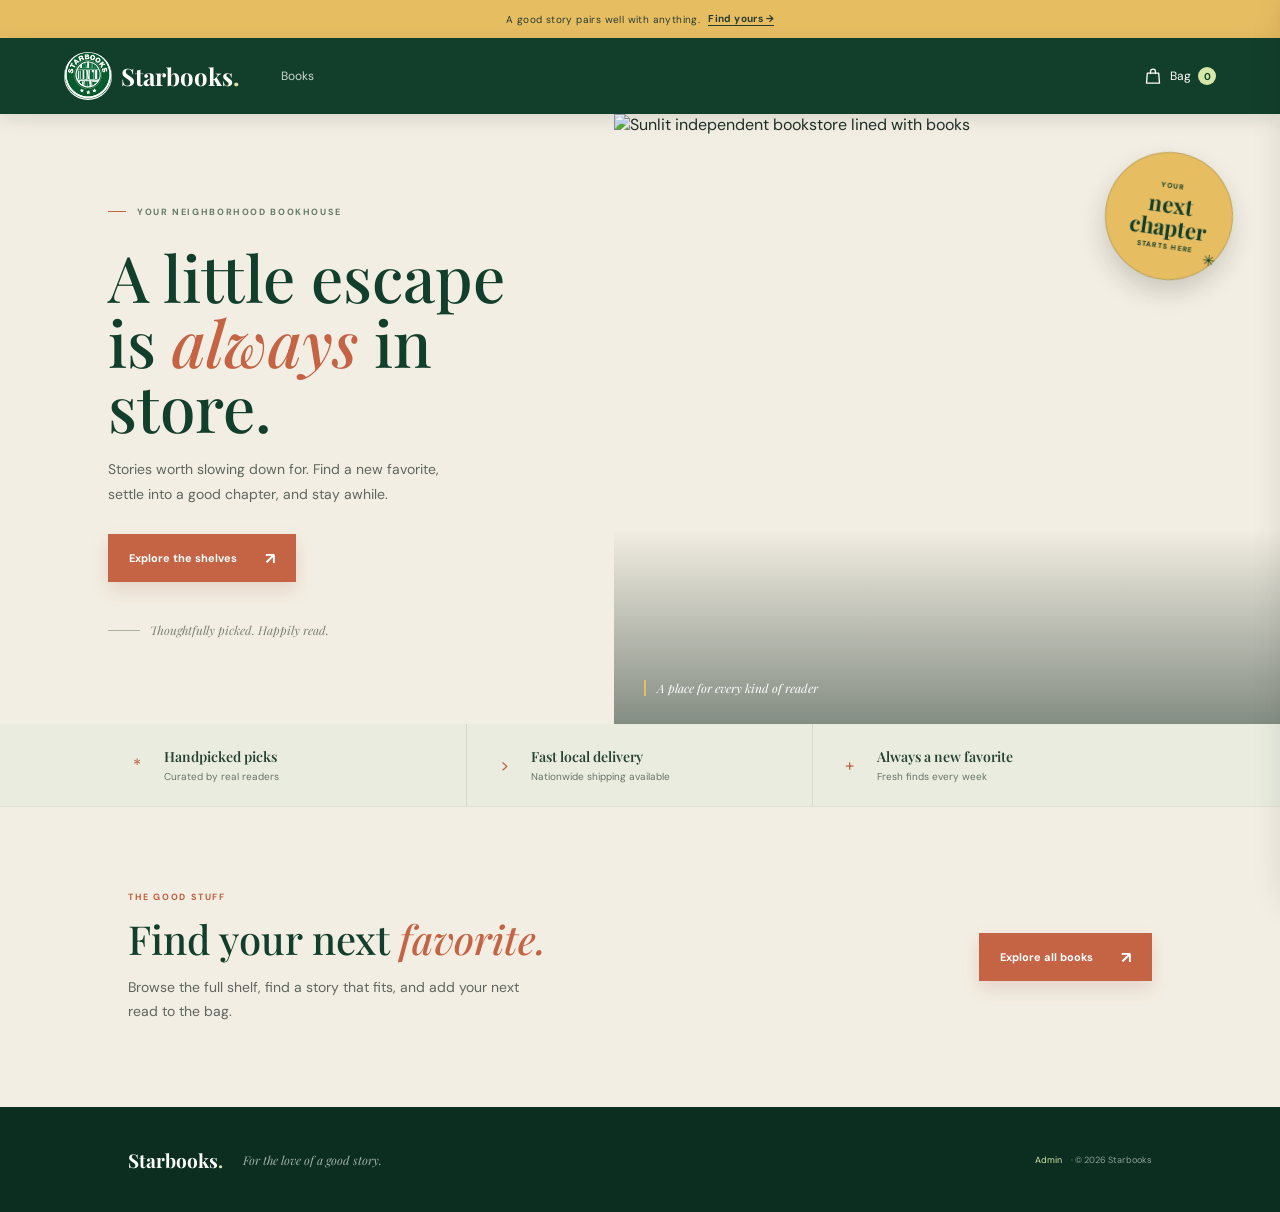
==== commit b5c9c76a: "Publish Starbooks storefront with admin connected" ====
--- a/index.html
+++ b/index.html
@@ -6,31 +6,26 @@
     <meta name="theme-color" content="#123f2b" />
     <meta name="description" content="Find your next favorite at Starbooks, your neighborhood bookhouse." />
     <title>Starbooks — Your next favorite is waiting</title>
+    <link rel="icon" href="logo.jpg?v=1" type="image/jpeg" />
     <link rel="preconnect" href="https://fonts.googleapis.com" />
     <link rel="preconnect" href="https://fonts.gstatic.com" crossorigin />
     <link href="https://fonts.googleapis.com/css2?family=DM+Sans:wght@400;500;600;700&family=Playfair+Display:wght@500;600;700&display=swap" rel="stylesheet" />
-    <link rel="stylesheet" href="styles.css?v=8" />
+    <link rel="stylesheet" href="styles.css?v=13" />
     <script src="backend-config.js"></script>
     <script src="app.js?v=15" defer></script>
   </head>
   <body>
-    <div class="announcement">A good story pairs well with anything. <a href="#books">Find yours <span aria-hidden="true">→</span></a></div>
+    <div class="announcement">A good story pairs well with anything. <a href="books.html#books">Find yours <span aria-hidden="true">→</span></a></div>
     <header class="site-header">
       <a class="brand" href="#top" aria-label="Starbooks home">
         <img class="brand-logo" src="logo.jpg" alt="" />
         <span class="brand-name">Starbooks<span class="brand-period">.</span></span>
       </a>
       <nav class="main-nav" aria-label="Main navigation">
-        <a href="#books">Books</a>
-        <a href="#staff-picks">Staff picks</a>
-        <a href="#about">Our bookhouse</a>
+        <a href="books.html#books">Books</a>
       </nav>
       <div class="header-actions">
-        <label class="search-box">
-          <svg viewBox="0 0 24 24" aria-hidden="true"><circle cx="10.8" cy="10.8" r="6.8"/><path d="m16 16 4.2 4.2"/></svg>
-          <input id="search" type="search" placeholder="Find a book" aria-label="Search books" />
-        </label>
-        <button class="bag-button" id="open-cart" type="button" aria-label="Open shopping bag, 0 items">
+            <button class="bag-button" id="open-cart" type="button" aria-label="Open shopping bag, 0 items">
           <svg viewBox="0 0 24 24" aria-hidden="true"><path d="M5.2 8.5h13.6l1 12H4.2l1-12Z"/><path d="M9 9V6.8a3 3 0 0 1 6 0V9"/></svg>
           <span>Bag</span><span class="bag-count" id="bag-count">0</span>
         </button>
@@ -39,7 +34,7 @@
         </button>
       </div>
       <div class="mobile-menu" id="mobile-menu">
-        <a href="#books">Books</a><a href="#staff-picks">Staff picks</a><a href="#about">Our bookhouse</a>
+        <a href="books.html#books">Books</a>
       </div>
     </header>
 
@@ -49,7 +44,7 @@
           <p class="eyebrow"><span></span> YOUR NEIGHBORHOOD BOOKHOUSE</p>
           <h1 id="hero-title">A little escape<br />is <em>always</em> in store.</h1>
           <p class="hero-description">Stories worth slowing down for. Find a new favorite, settle into a good chapter, and stay awhile.</p>
-          <a class="primary-button" href="#books">Explore the shelves <span aria-hidden="true">↗</span></a>
+          <a class="primary-button" href="books.html#books">Explore the shelves <span aria-hidden="true">↗</span></a>
           <div class="hero-note"><span class="note-rule"></span><span>Thoughtfully picked. Happily read.</span></div>
         </div>
         <div class="hero-image-wrap">
@@ -74,39 +69,25 @@
         </div>
       </section>
 
-      <section class="shelf-section" id="books" aria-labelledby="shelf-heading">
-        <div class="section-heading">
-          <div><p class="eyebrow green-eyebrow">THE GOOD STUFF</p><h2 id="shelf-heading">Find your next <em>favorite.</em></h2></div>
-          <a class="text-link" href="#book-grid">Browse all books <span aria-hidden="true">→</span></a>
+      <section class="catalog-invitation" id="books" aria-labelledby="catalog-invitation-title">
+        <div class="catalog-invitation-copy">
+          <p class="eyebrow green-eyebrow">THE GOOD STUFF</p>
+          <h2 id="catalog-invitation-title">Find your next <em>favorite.</em></h2>
+          <p>Browse the full shelf, find a story that fits, and add your next read to the bag.</p>
         </div>
-        <div class="filter-row" role="group" aria-label="Filter books by genre">
-          <button class="filter-chip active" data-category="All" type="button" aria-pressed="true">All books</button>
-          <button class="filter-chip" data-category="Fiction" type="button" aria-pressed="false">Fiction</button>
-          <button class="filter-chip" data-category="Nonfiction" type="button" aria-pressed="false">Nonfiction</button>
-          <button class="filter-chip" data-category="Fantasy" type="button" aria-pressed="false">Fantasy</button>
-          <button class="filter-chip" data-category="Staff picks" type="button" aria-pressed="false">Staff picks <span class="sparkle" aria-hidden="true">✳</span></button>
-        </div>
-        <div class="book-grid" id="book-grid" aria-live="polite" aria-busy="true"></div>
-        <p class="empty-state" id="empty-state">Loading books...</p>
+        <a class="primary-button" href="books.html#books">Explore all books <span aria-hidden="true">↗</span></a>
       </section>
 
-      <section class="staff-banner" id="staff-picks">
-        <div class="banner-mark" aria-hidden="true">✳</div>
-        <div><p class="eyebrow">A NOTE FROM OUR BOOKSELLERS</p><h2>Good books. Good company.<br /><em>That’s the whole thing.</em></h2></div>
-        <a class="light-button" href="#books">Meet this month’s picks <span aria-hidden="true">→</span></a>
-      </section>
-
-      <section class="about-strip" id="about"><span class="about-icon" aria-hidden="true">✦</span><p>Independent in spirit. Open to everyone. <strong>Come on in.</strong></p><a href="#top" aria-label="Back to top">Back to top ↑</a></section>
     </main>
 
-    <footer class="site-footer"><a class="footer-brand" href="#top">Starbooks<span>.</span></a><p>For the love of a good story.</p><small>© 2026 Starbooks Bookhouse</small></footer>
+    <footer class="site-footer"><a class="footer-brand" href="#top">Starbooks<span>.</span></a><p>For the love of a good story.</p><small><a href="admin.html">Admin</a> · © 2026 Starbooks</small></footer>
 
     <div class="scrim" id="scrim" hidden></div>
     <aside class="cart-drawer" id="cart-drawer" aria-labelledby="cart-title" aria-modal="true" role="dialog" aria-hidden="true" inert>
       <div class="cart-header"><div><p class="eyebrow green-eyebrow">YOUR LITTLE STACK</p><h2 id="cart-title">Your bag <span id="cart-item-count">(0)</span></h2></div><button class="icon-button close-cart" id="close-cart" type="button" aria-label="Close bag"><svg viewBox="0 0 24 24" aria-hidden="true"><path d="m6 6 12 12M18 6 6 18"/></svg></button></div>
       <div class="cart-items" id="cart-items"><p class="cart-empty">Your next favorite is still out there.</p></div>
       <div class="cart-footer">
-        <div class="subtotal"><span>Subtotal</span><strong id="cart-subtotal">$0.00</strong></div>
+        <div class="subtotal"><span id="cart-subtotal-label">Subtotal</span><strong id="cart-subtotal">₱0.00</strong></div>
         <button class="checkout-button" id="checkout-button" type="button" disabled>Continue <span aria-hidden="true">→</span></button>
         <p id="checkout-message" class="checkout-message" role="status" aria-live="polite"></p>
         <form class="checkout-form" id="checkout-form" hidden>
--- a/styles.css
+++ b/styles.css
@@ -80,7 +80,7 @@
 .cover-blue { background: #dce6e0; }.cover-coral { background: #efe2d8; }.cover-yellow { background: #e8e7d6; }.cover-teal { background: #d9e6e4; }
 .book-art img { width: 158px; height: 226px; object-fit: cover; box-shadow: 5px 9px 18px rgba(31,48,40,.2); transition: transform .25s, box-shadow .25s; }
 .book-card:hover .book-art img { transform: translateY(-4px) rotate(-1deg); box-shadow: 7px 13px 21px rgba(31,48,40,.24); }
-.pick-label { position: absolute; top: 12px; left: 12px; padding: 6px 8px; background: var(--leaf); color: var(--forest); font-size: 8px; font-weight: 700; letter-spacing: .1em; }
+.pick-label { display: none; }
 .quick-add { width: 34px; height: 34px; position: absolute; right: 12px; bottom: 12px; display: grid; place-items: center; border: 0; border-radius: 50%; background: var(--forest); color: white; font-size: 22px; font-weight: 300; line-height: 1; cursor: pointer; transition: transform .2s, background .2s; }
 .quick-add:hover { background: #2a6647; transform: rotate(90deg); }
 .book-info { display: flex; align-items: start; justify-content: space-between; gap: 8px; margin-top: 13px; }
@@ -105,8 +105,9 @@
 .footer-brand { font-size: 19px; }
 .site-footer p { margin: 0; color: rgba(255,255,255,.62); font-family: var(--serif); font-size: 12px; font-style: italic; }
 .site-footer small { margin-left: auto; color: rgba(255,255,255,.55); font-size: 9px; }
-.scrim { position: fixed; inset: 0; z-index: 10; background: rgba(11,30,20,.48); }
-.cart-drawer { width: min(420px,100%); height: 100dvh; position: fixed; z-index: 11; top: 0; right: 0; display: flex; flex-direction: column; padding: 28px; background: var(--paper); box-shadow: -12px 0 35px rgba(0,0,0,.16); transform: translateX(105%); transition: transform .28s ease; }
+.site-footer small a { margin-right: 7px; color: var(--leaf); }
+.scrim { position: fixed; inset: 0; z-index: 30; background: rgba(11,30,20,.48); }
+.cart-drawer { width: min(420px,100%); height: 100dvh; position: fixed; z-index: 31; top: 0; right: 0; display: flex; flex-direction: column; padding: 28px; background: var(--paper); box-shadow: -12px 0 35px rgba(0,0,0,.16); transform: translateX(105%); transition: transform .28s ease; }
 .cart-drawer.open { transform: translateX(0); }
 .cart-header { display: flex; align-items: center; justify-content: space-between; padding-bottom: 20px; border-bottom: 1px solid var(--line); }
 .cart-header h2 { margin: 8px 0 0; color: var(--forest); font-family: var(--serif); font-size: 28px; font-weight: 500; }
@@ -144,6 +145,10 @@
 .order-success-card h3 { font-family: var(--font-display); font-size: 24px; color: var(--forest-dark); margin: 0 0 8px; }
 .order-success-ref { display: inline-block; background: #f0f4ec; color: var(--forest); padding: 4px 12px; border-radius: 6px; font-size: 12px; font-weight: 700; margin-bottom: 14px; letter-spacing: .5px; }
 .order-success-desc { color: #55665b; font-size: 13px; line-height: 1.5; margin: 0 0 22px; max-width: 280px; }
+.order-success-total { width: 100%; max-width: 300px; display: grid; gap: 5px; margin: 0 0 16px; padding: 16px; border: 1px solid #dce7d4; border-radius: 10px; background: linear-gradient(135deg, #f3f7ed, #fbfaf6); color: #637064; font-size: 11px; text-align: left; }
+.order-success-total strong { color: var(--forest-dark); font-family: var(--serif); font-size: 30px; font-weight: 600; letter-spacing: -.03em; }
+.order-success-ref { margin-bottom: 20px; }
+.cart-drawer.order-complete .cart-footer { display: none; }
 .order-success-btn { width: 100%; max-width: 220px; min-height: 42px; background: var(--forest-dark); color: white; border: 0; border-radius: 6px; font-weight: 700; font-size: 12px; cursor: pointer; transition: background .2s; }
 .order-success-btn:hover { background: var(--forest); }
 body.cart-open { overflow: hidden; }
@@ -164,12 +169,14 @@
   .brand-logo { width: 46px; height: 46px; }
   .brand-name { font-size: 21px; }
   .main-nav { display: none; }
-  .header-actions { gap: 10px; margin-left: auto; }
+  .header-actions { flex: 1 1 auto; justify-content: flex-end; gap: 10px; min-width: 0; margin-left: auto; }
   .bag-button { gap: 4px; }
-  .search-box { width: 34px; height: 36px; border: 0; justify-content: center; }
+  .search-box { flex: 0 1 auto; width: 34px; height: 36px; border: 0; justify-content: center; }
   .search-box input { width: 0; padding: 0; opacity: 0; transition: width .2s, opacity .2s; }
-  .search-box:focus-within { width: 154px; border-bottom: 1px solid rgba(255,255,255,.5); }
-  .search-box:focus-within input { width: 120px; opacity: 1; }
+  .search-box:focus-within { flex: 1 1 auto; width: auto; min-width: 0; border-bottom: 1px solid rgba(255,255,255,.5); }
+  .search-box:focus-within input { width: 100%; min-width: 0; font-size: 16px; opacity: 1; }
+  .search-box:focus-within input::placeholder { opacity: 0; }
+  .bag-button,.menu-toggle { flex: 0 0 auto; }
   .menu-toggle { display: inline-flex; }
   .mobile-menu { position: absolute; top: 66px; left: 0; right: 0; display: none; flex-direction: column; padding: 8px 20px 14px; background: var(--forest); border-top: 1px solid rgba(255,255,255,.16); }
   .mobile-menu.open { display: flex; }
@@ -204,6 +211,20 @@
   .site-footer small { width: 100%; margin-left: 0; }
   .cart-drawer { padding: 22px; }
 }
+@media (max-width: 420px) {
+  .site-header { padding-inline: 12px; gap: 6px; }
+  .brand-logo { width: 34px; height: 34px; }
+  .brand-name { font-size: 18px; }
+  .header-actions { gap: 6px; }
+  .search-box:focus-within { width: auto; }
+  .search-box input { transition: none; }
+  .bag-button > span:not(.bag-count) { display: none; }
+}
+@media (max-width: 360px) {
+  .site-header { padding-inline: 10px; gap: 4px; }
+  .brand-logo { width: 32px; height: 32px; }
+  .brand-name { font-size: 16px; }
+}
 .announcement { min-height: 38px; background: #e7bd62; color: #263c30; font-size: 10px; }
 .site-header { height: 76px; position: sticky; top: 0; z-index: 20; padding-inline: max(5vw, 26px); box-shadow: 0 5px 18px rgba(11, 46, 32, .12); }
 .brand-logo { width: 48px; height: 48px; }
@@ -234,6 +255,12 @@
 .highlight-icon { width: 30px; height: 30px; display: grid; place-items: center; flex: 0 0 auto; color: #bd5f41; font-size: 17px; }
 .highlight-item strong { display: block; color: #284334; font-family: var(--serif); font-size: 14px; font-weight: 600; }
 .highlight-item small { display: block; margin-top: 4px; color: #69746a; font-size: 10px; }
+.catalog-invitation { min-height: 300px; padding: 64px 10vw; display: flex; align-items: center; justify-content: space-between; gap: 32px; background: #f3eee3; }
+.catalog-invitation-copy { max-width: 540px; }
+.catalog-invitation h2 { margin: 12px 0; color: var(--forest); font-family: var(--serif); font-size: 40px; font-weight: 500; line-height: 1.2; }
+.catalog-invitation h2 em { color: #c46445; }
+.catalog-invitation-copy > p:last-child { max-width: 420px; margin: 0; color: #5e665f; font-size: 14px; line-height: 1.75; }
+.catalog-invitation .primary-button { flex: 0 0 auto; }
 .shelf-section { padding: 78px 9.5vw 92px; scroll-margin-top: 76px; }
 .section-heading h2 { font-size: 40px; }
 .green-eyebrow { color: #bd5f41; }
@@ -260,6 +287,35 @@
 .about-icon { color: #c46445; }
 .site-footer { background: #0b2e20; }
 .bag-button:focus-visible, .icon-button:focus-visible, .quick-add:focus-visible, .filter-chip:focus-visible, a:focus-visible, input:focus-visible { outline: 2px solid #e7bd62; outline-offset: 3px; }
+.hero-copy > * { animation: soft-rise .65s both; }
+.hero-copy > :nth-child(2) { animation-delay: .08s; }
+.hero-copy > :nth-child(3) { animation-delay: .16s; }
+.hero-copy > :nth-child(4) { animation-delay: .24s; }
+.hero-copy > :nth-child(5) { animation-delay: .32s; }
+.hero-image { animation: image-arrive .9s cubic-bezier(.2,.7,.2,1) both; }
+.hero-sticker { animation: sticker-float 5s ease-in-out 1s infinite; }
+.highlight-item { animation: soft-rise .55s both; }
+.highlight-item:nth-child(2) { animation-delay: .1s; }
+.highlight-item:nth-child(3) { animation-delay: .2s; }
+.book-card:nth-child(4n + 1) { animation-delay: 0ms; }
+.book-card:nth-child(4n + 2) { animation-delay: 70ms; }
+.book-card:nth-child(4n + 3) { animation-delay: 140ms; }
+.book-card:nth-child(4n + 4) { animation-delay: 210ms; }
+.staff-banner > * { animation: soft-rise .65s both; }
+.staff-banner > :nth-child(2) { animation-delay: .1s; }
+.staff-banner > :nth-child(3) { animation-delay: .2s; }
+@keyframes soft-rise {
+  from { opacity: 0; transform: translateY(14px); }
+  to { opacity: 1; transform: translateY(0); }
+}
+@keyframes image-arrive {
+  from { opacity: .65; transform: scale(1.035); }
+  to { opacity: 1; transform: scale(1); }
+}
+@keyframes sticker-float {
+  0%, 100% { transform: translateY(0) rotate(8deg); }
+  50% { transform: translateY(-7px) rotate(5deg); }
+}
 @media (max-width: 900px) {
   .site-header { padding-inline: 4vw; }
   .main-nav { gap: 18px; }
@@ -276,10 +332,6 @@
   .announcement { min-height: 34px; }
   .site-header { height: 66px; padding-inline: 17px; }
   .header-actions { gap: 7px; }
-  .search-box { width: 34px; }
-  .search-box:focus-within { width: 154px; }
-  .bag-button { min-width: 36px; padding-inline: 5px; }
-  .bag-button > span:first-of-type { display: none; }
   .menu-toggle { width: 34px; }
   .brand-logo { width: 42px; height: 42px; }
   .hero { min-height: 0; grid-template-columns: 1fr; }
@@ -294,6 +346,8 @@
   .highlight-item, .highlight-item:first-child { padding: 13px 0; border-right: 0; border-bottom: 1px solid #d3d9ca; }
   .highlight-item:last-child { border-bottom: 0; }
   .highlight-item strong { font-size: 13px; }
+  .catalog-invitation { min-height: 0; padding: 48px 22px; align-items: flex-start; flex-direction: column; gap: 22px; }
+  .catalog-invitation h2 { font-size: 33px; }
   .shelf-section { padding: 52px 20px 62px; scroll-margin-top: 66px; }
   .section-heading h2 { font-size: 33px; }
   .book-art { height: clamp(185px, 58vw, 245px); }
@@ -304,7 +358,6 @@
   .site-header { gap: 8px; padding-inline: 12px; }
   .brand-logo { width: 38px; height: 38px; }
   .header-actions { gap: 5px; }
-  .bag-button { min-width: 34px; padding-inline: 3px; }
   .menu-toggle { width: 32px; }
 }
 @media (prefers-reduced-motion: reduce) {
